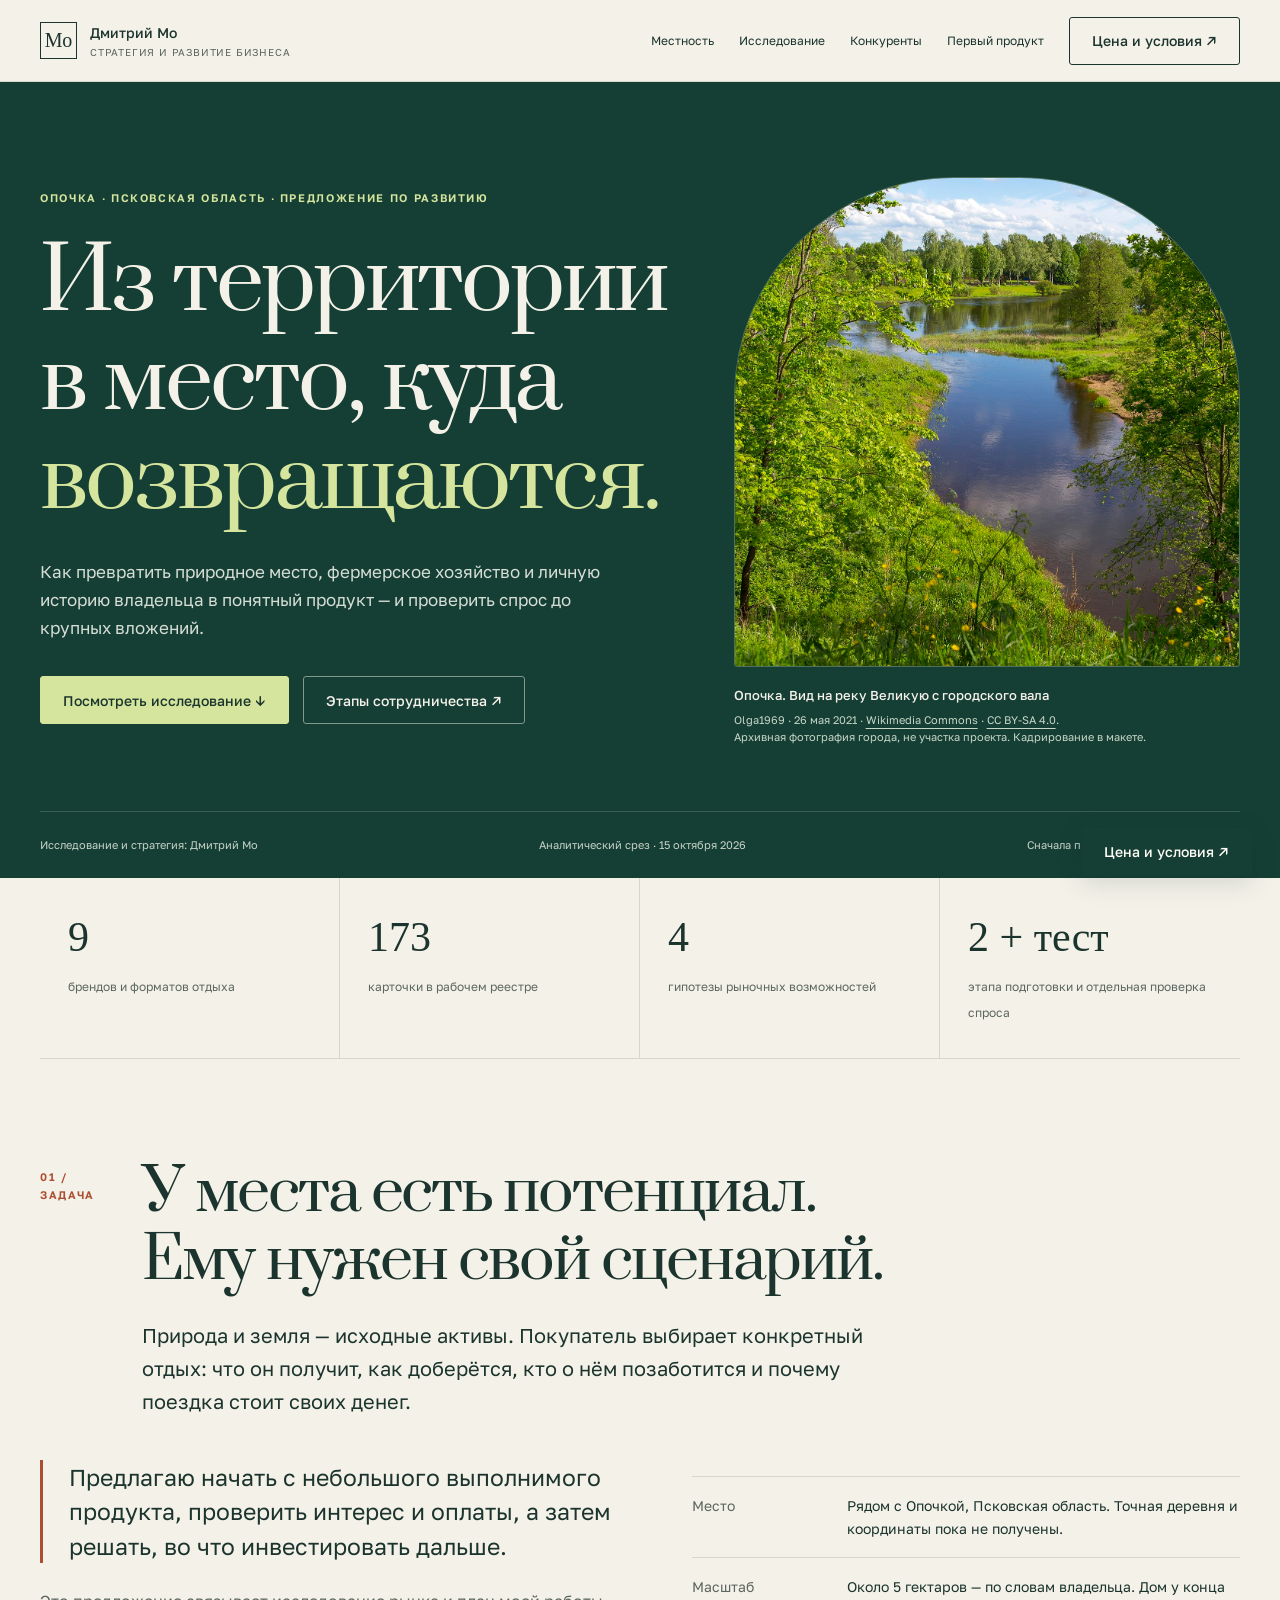
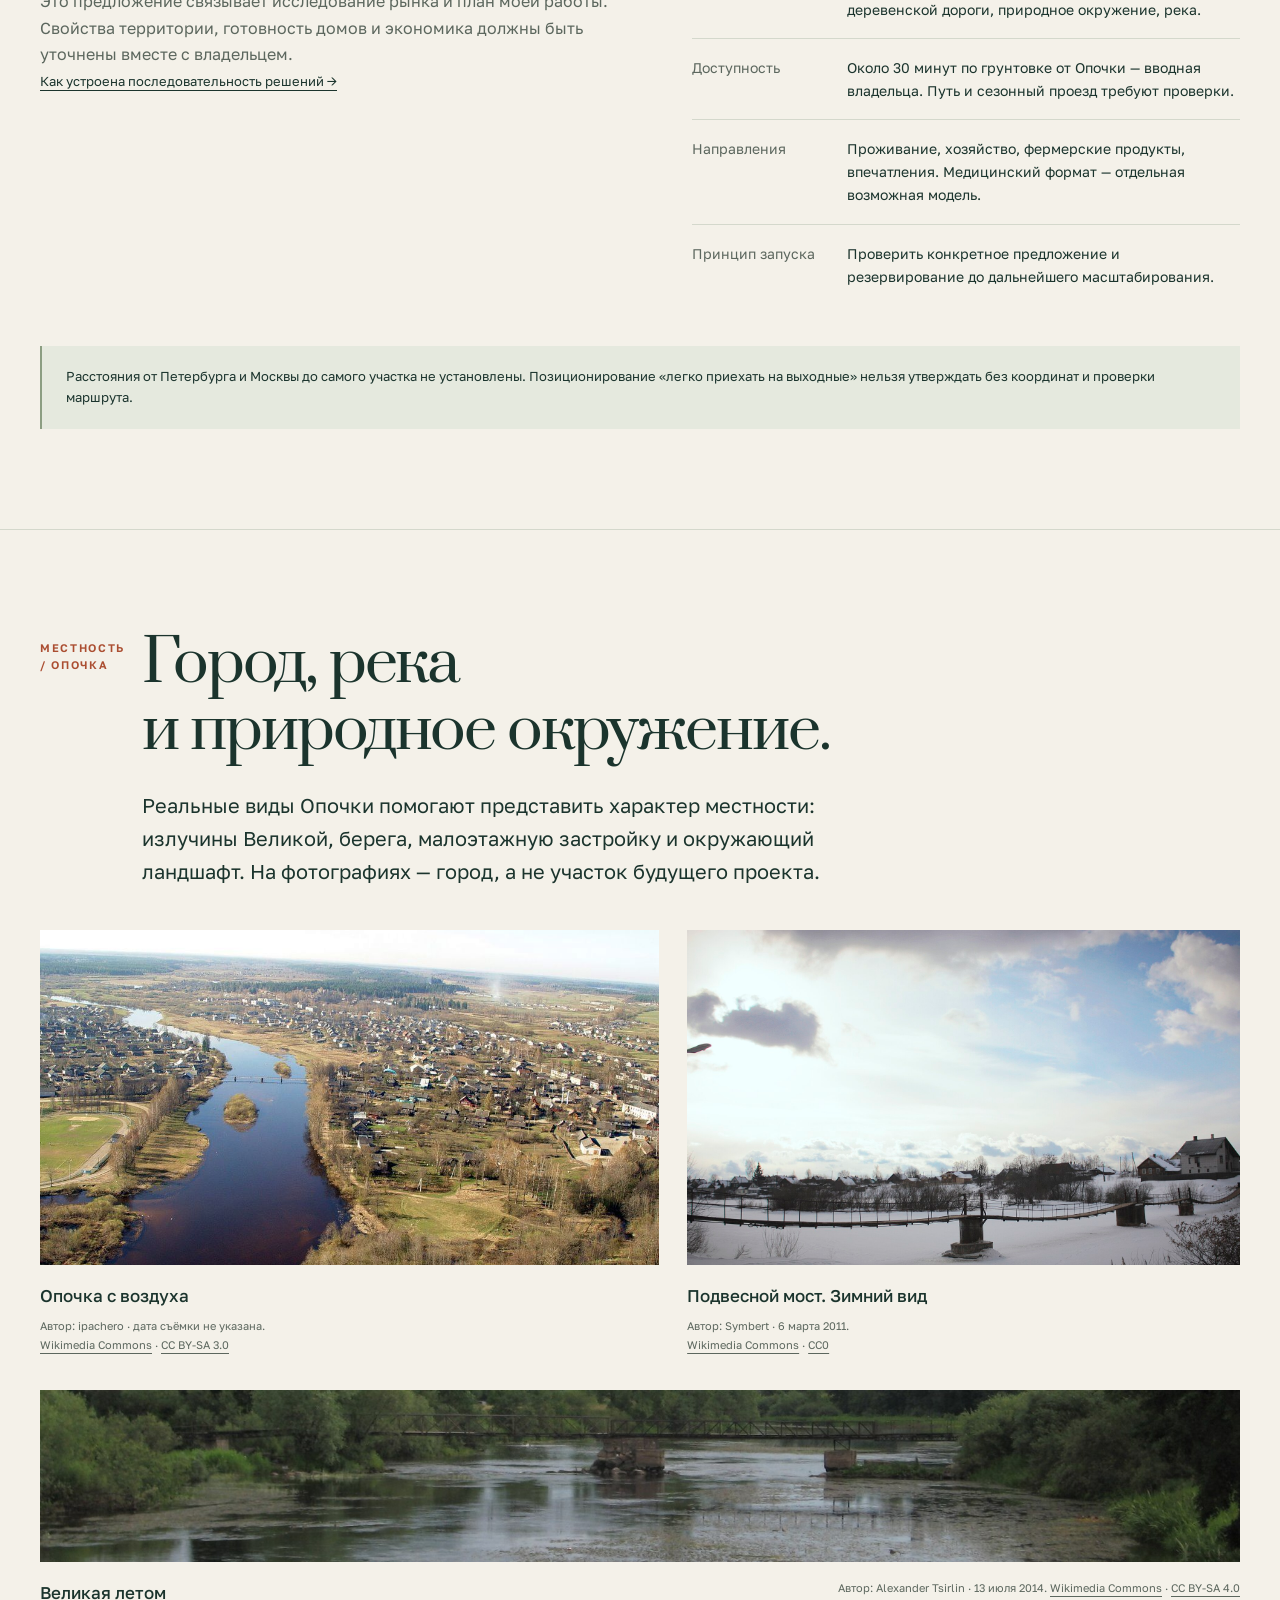
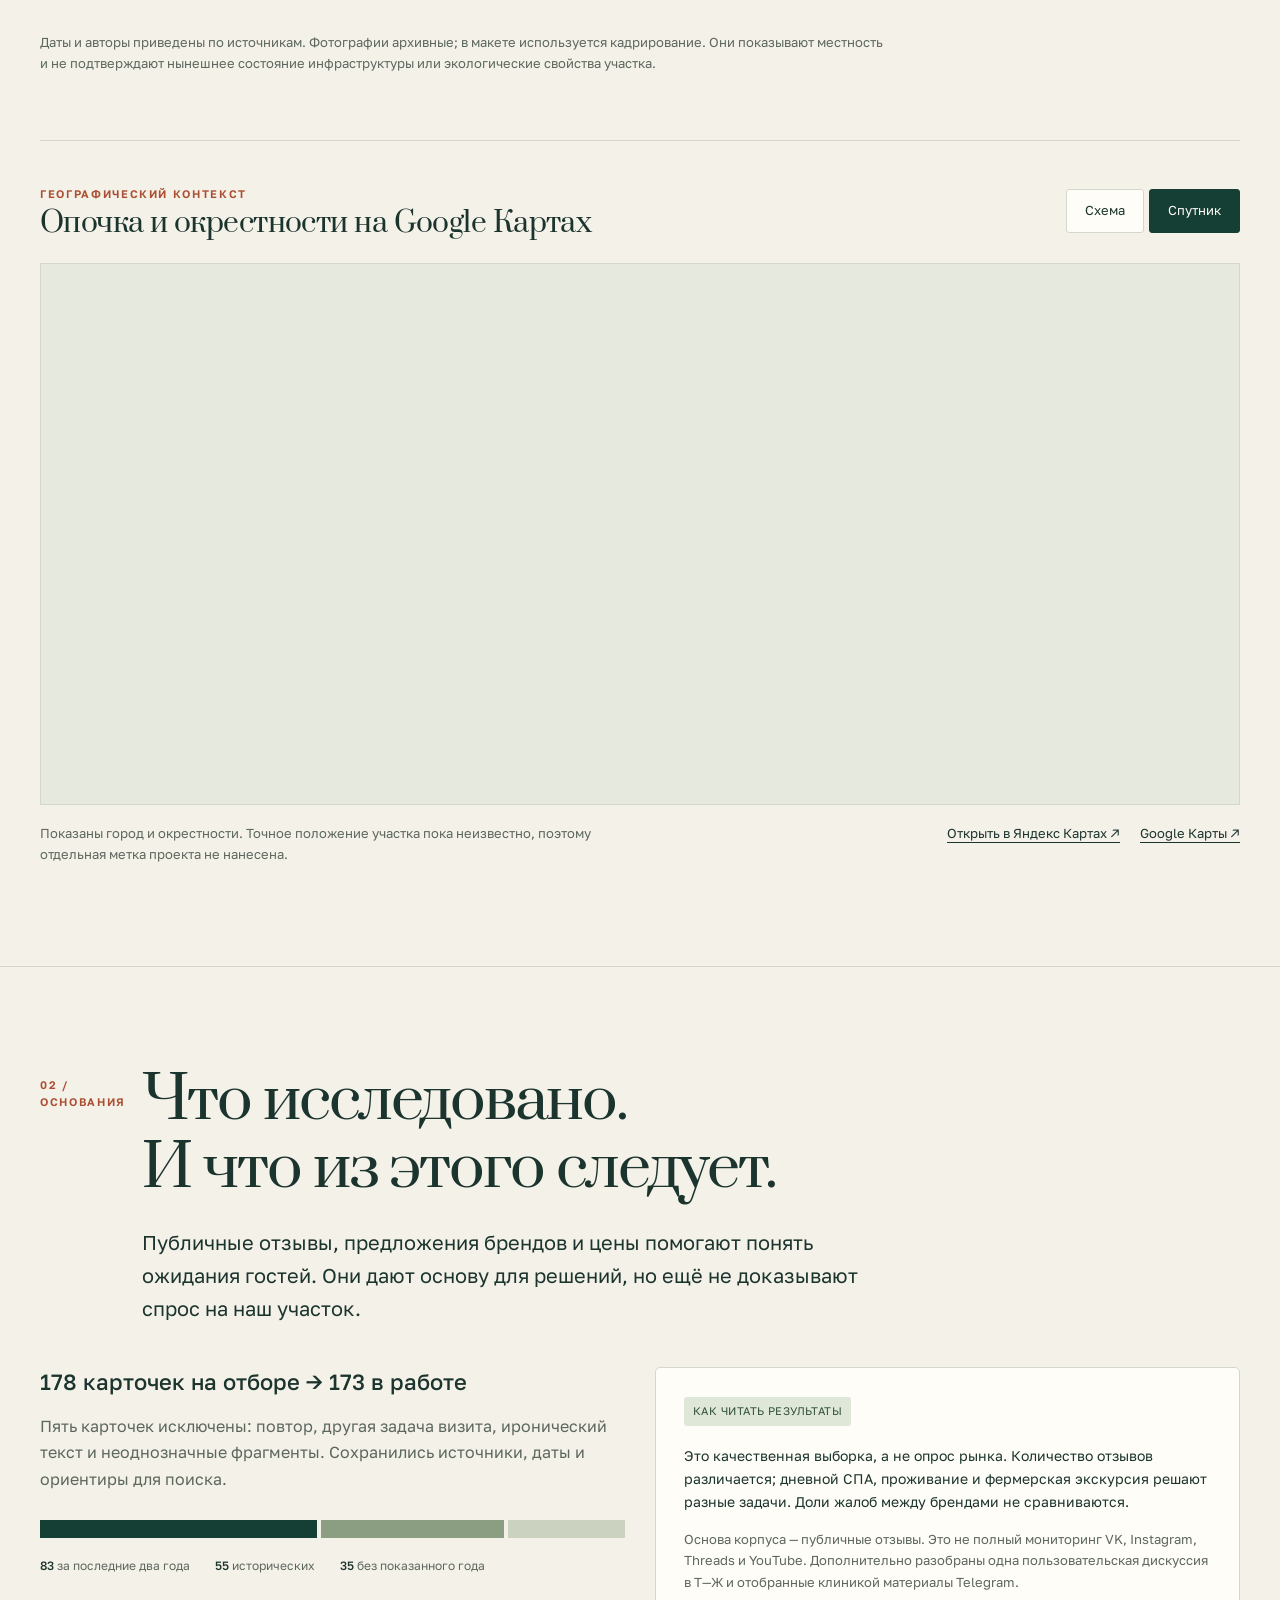
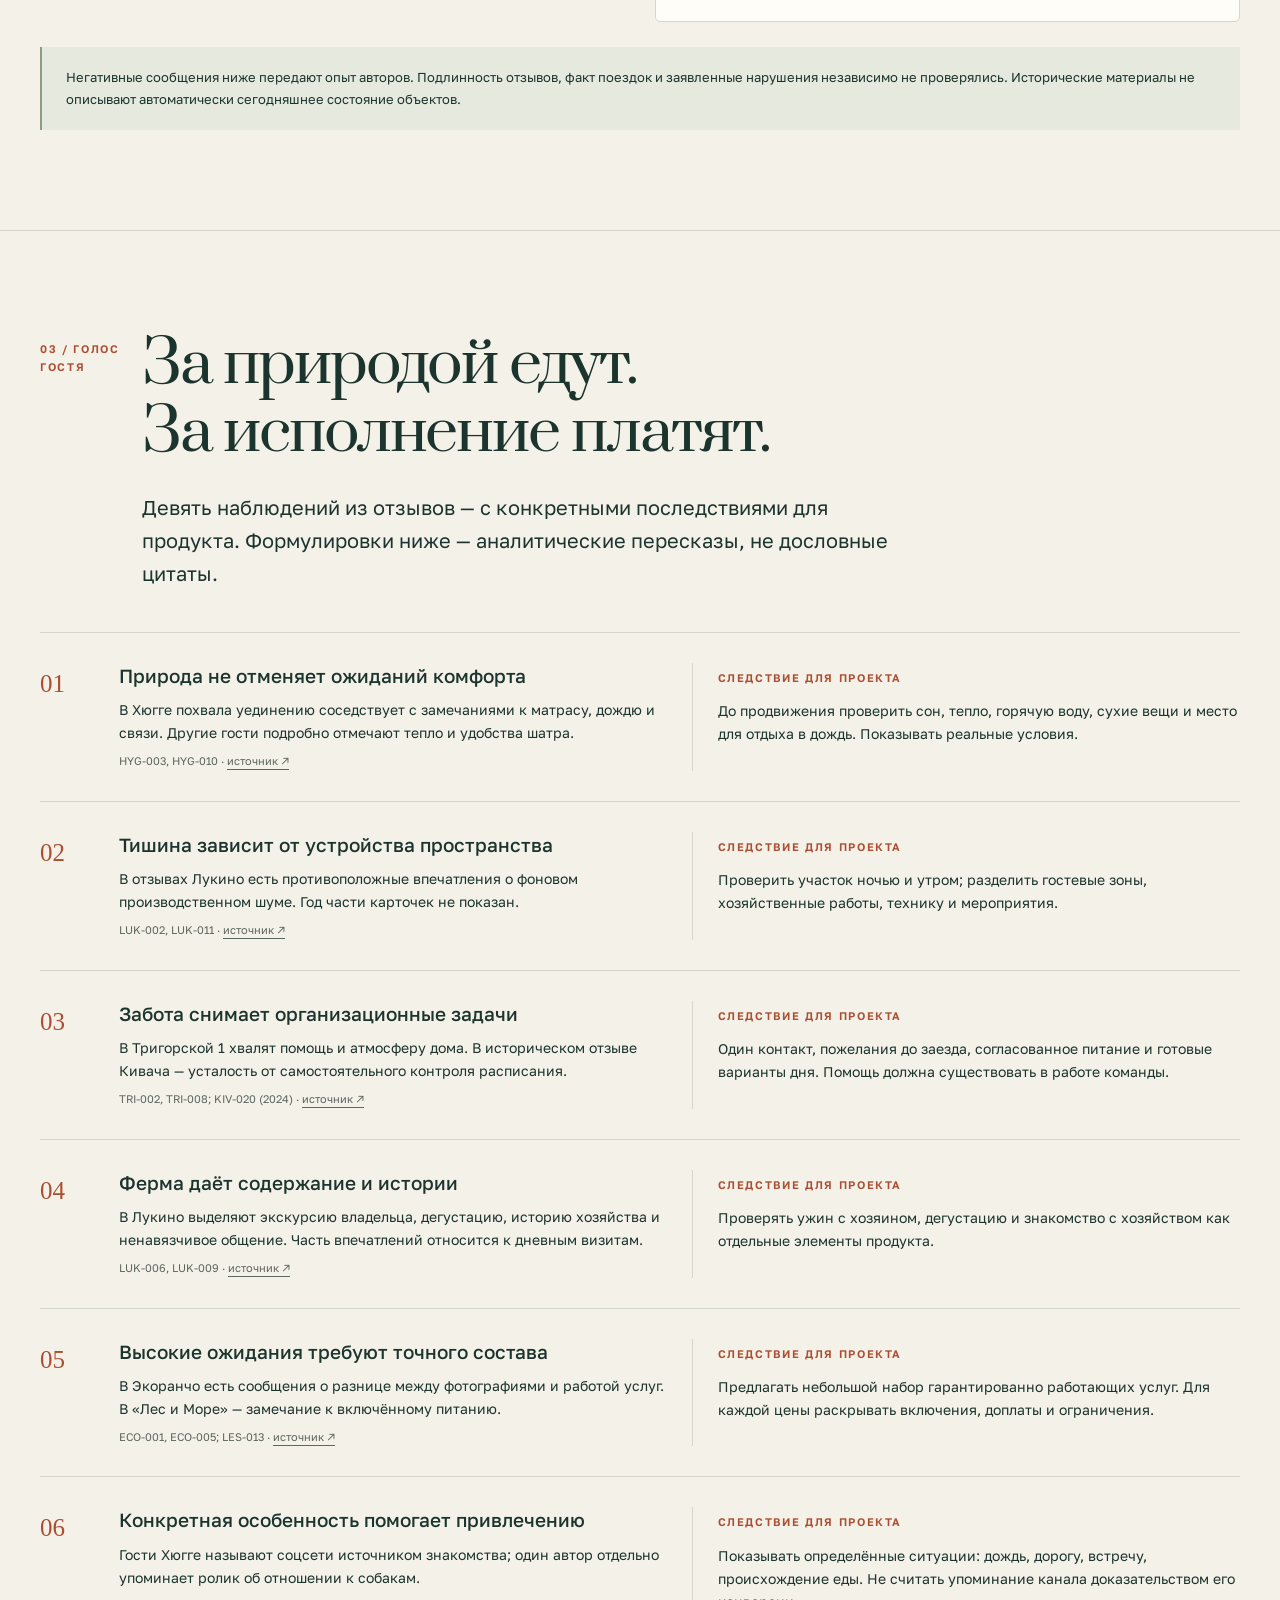
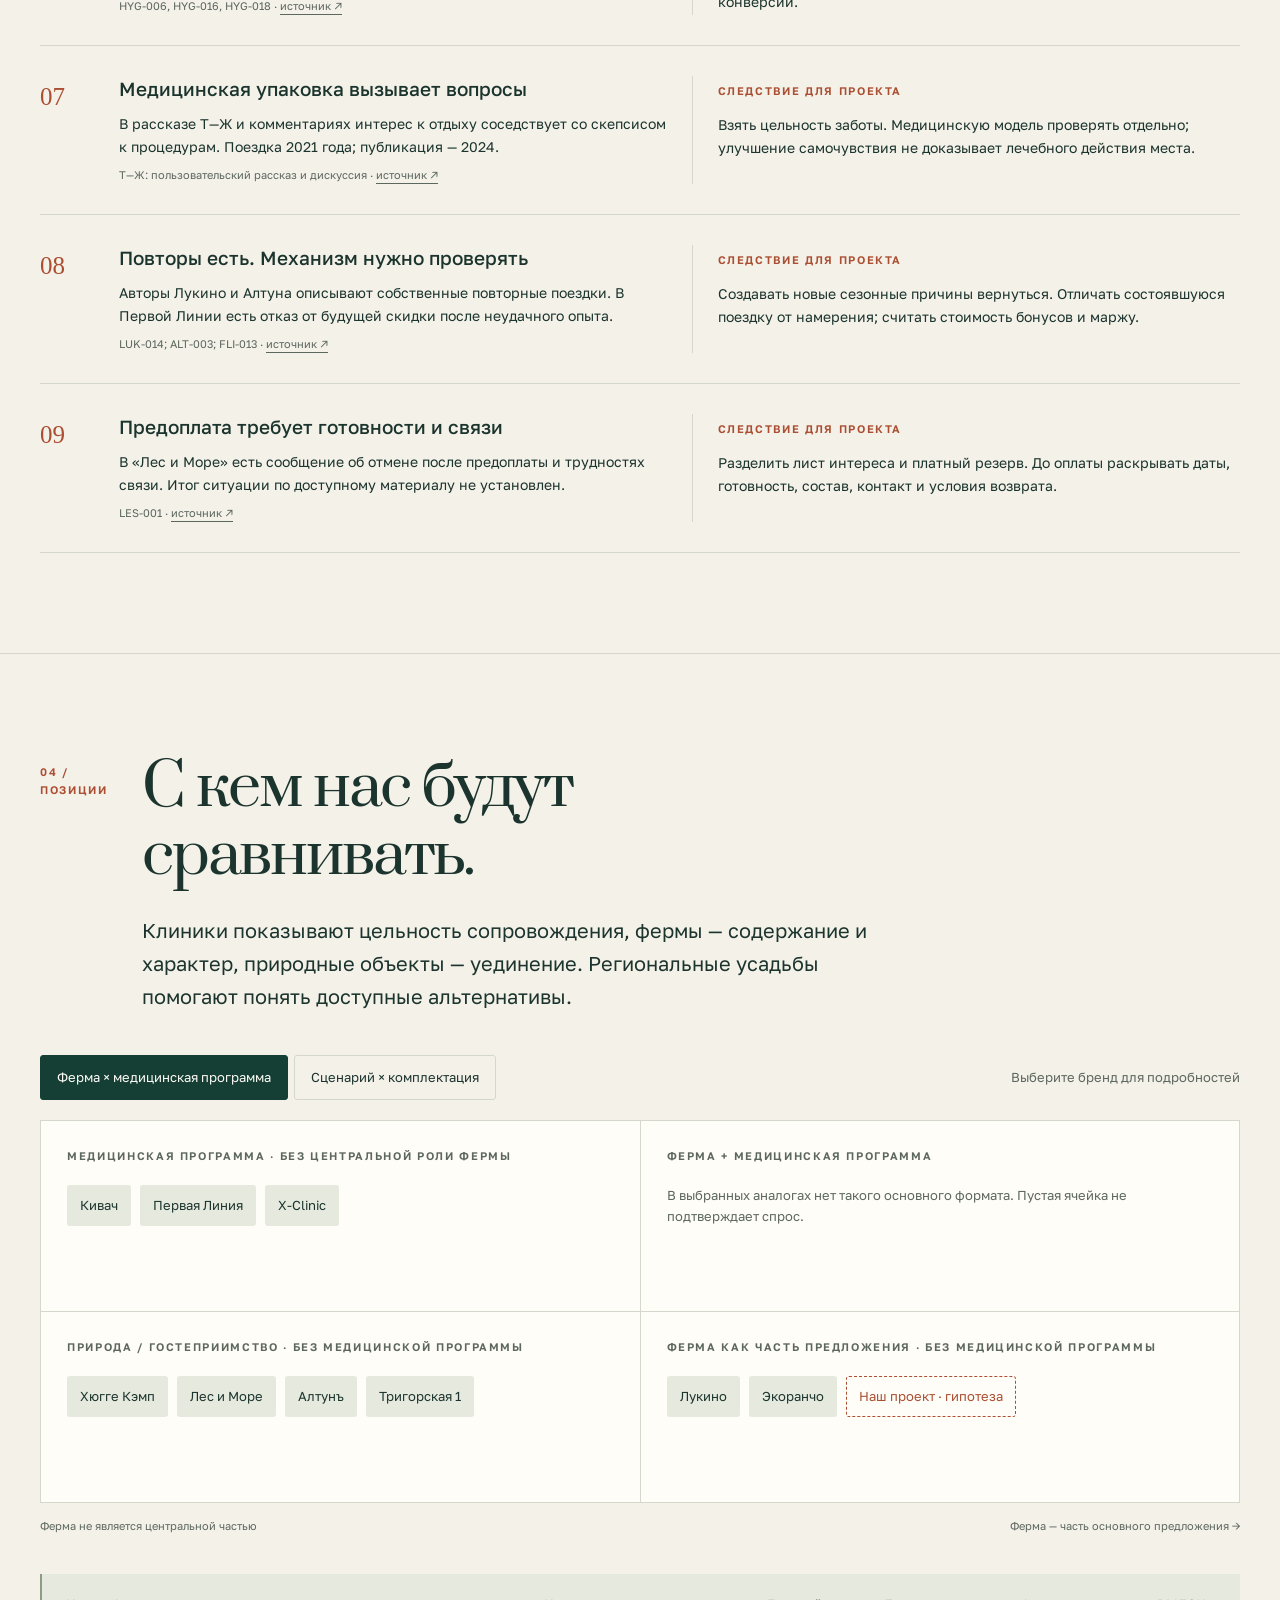
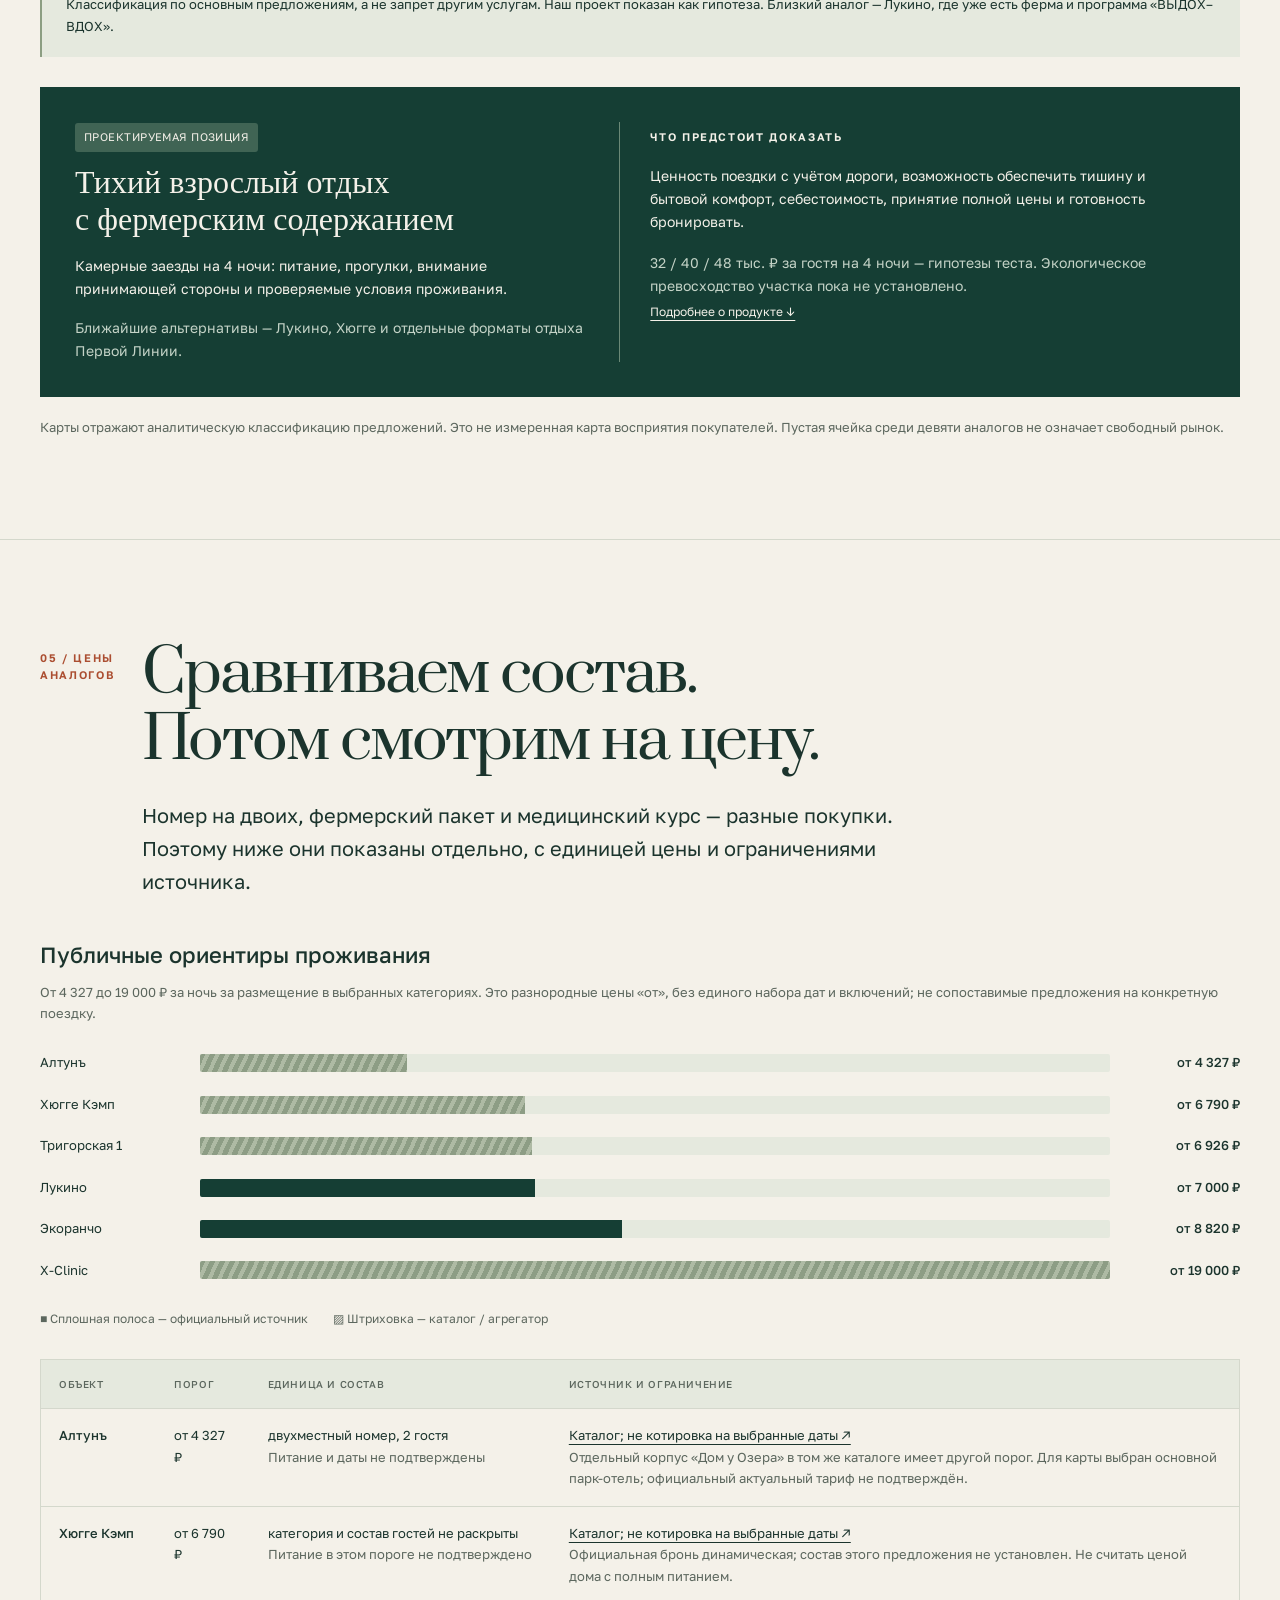
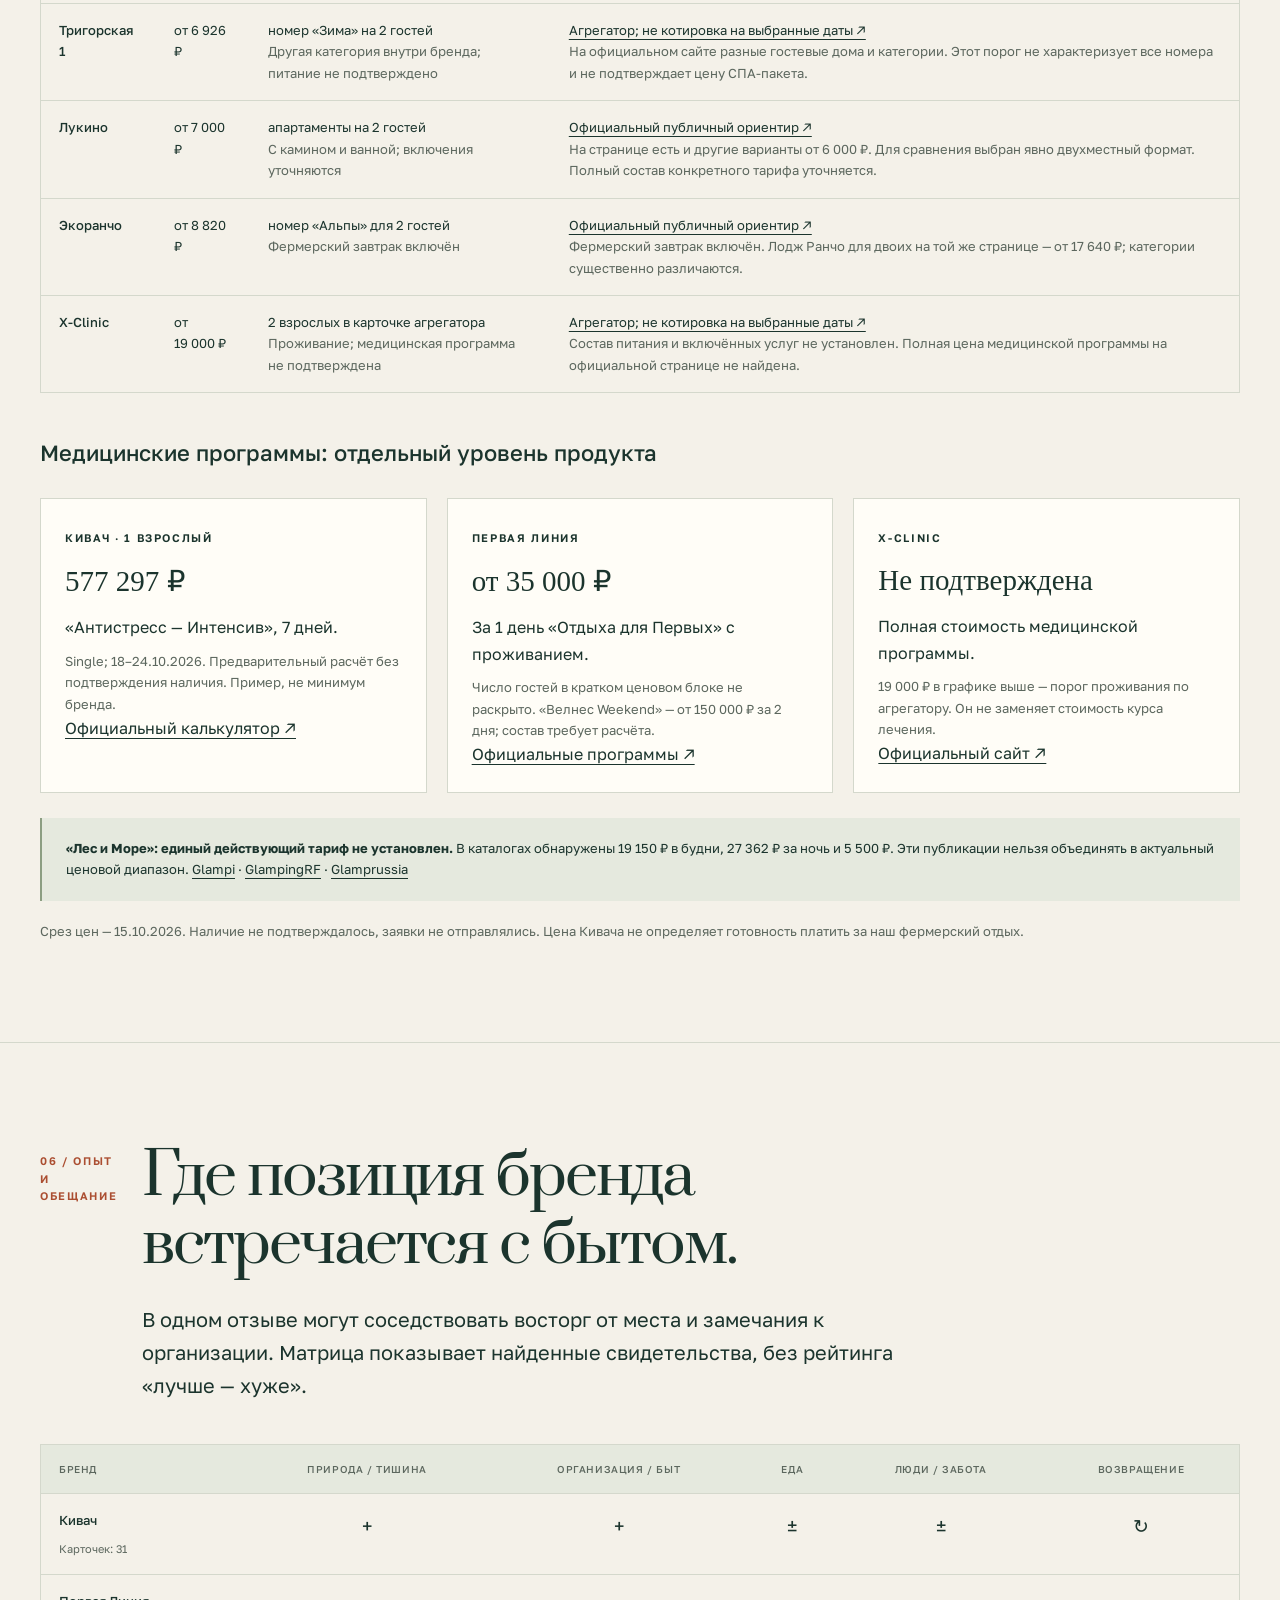
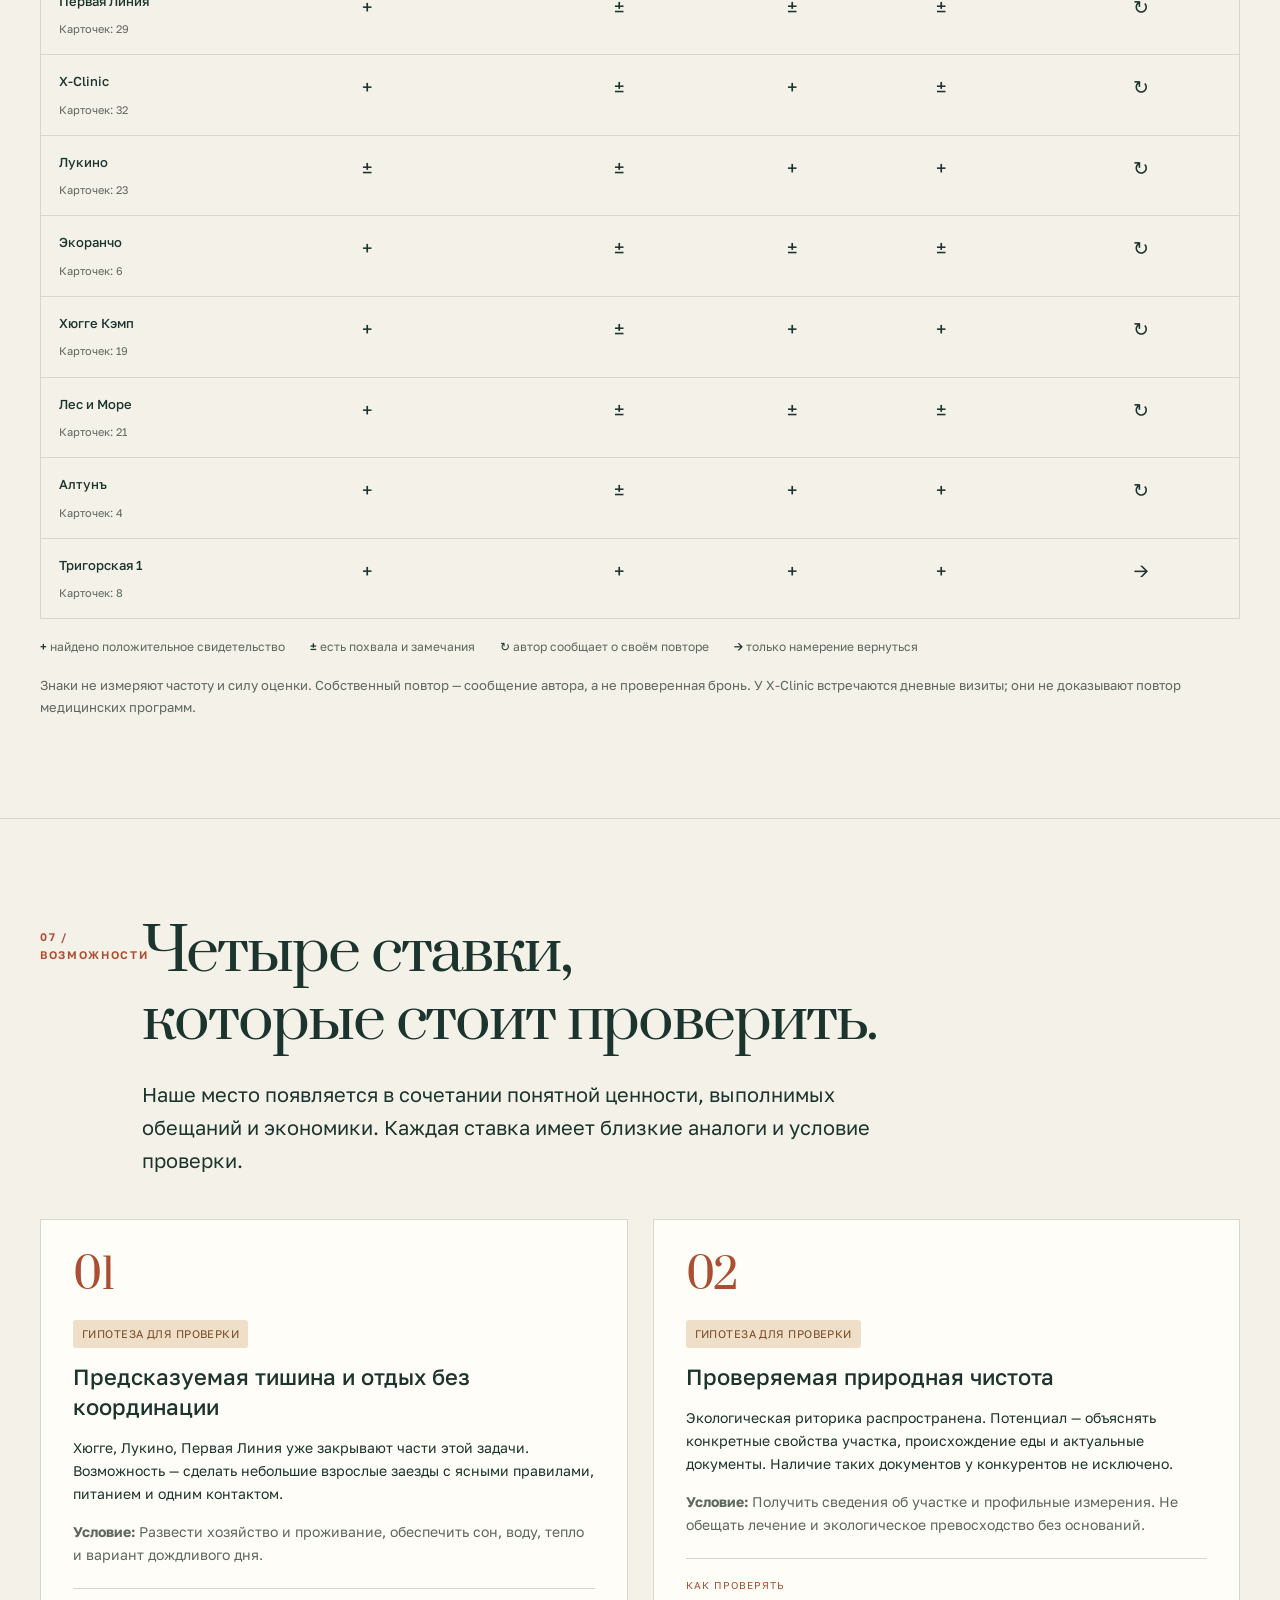
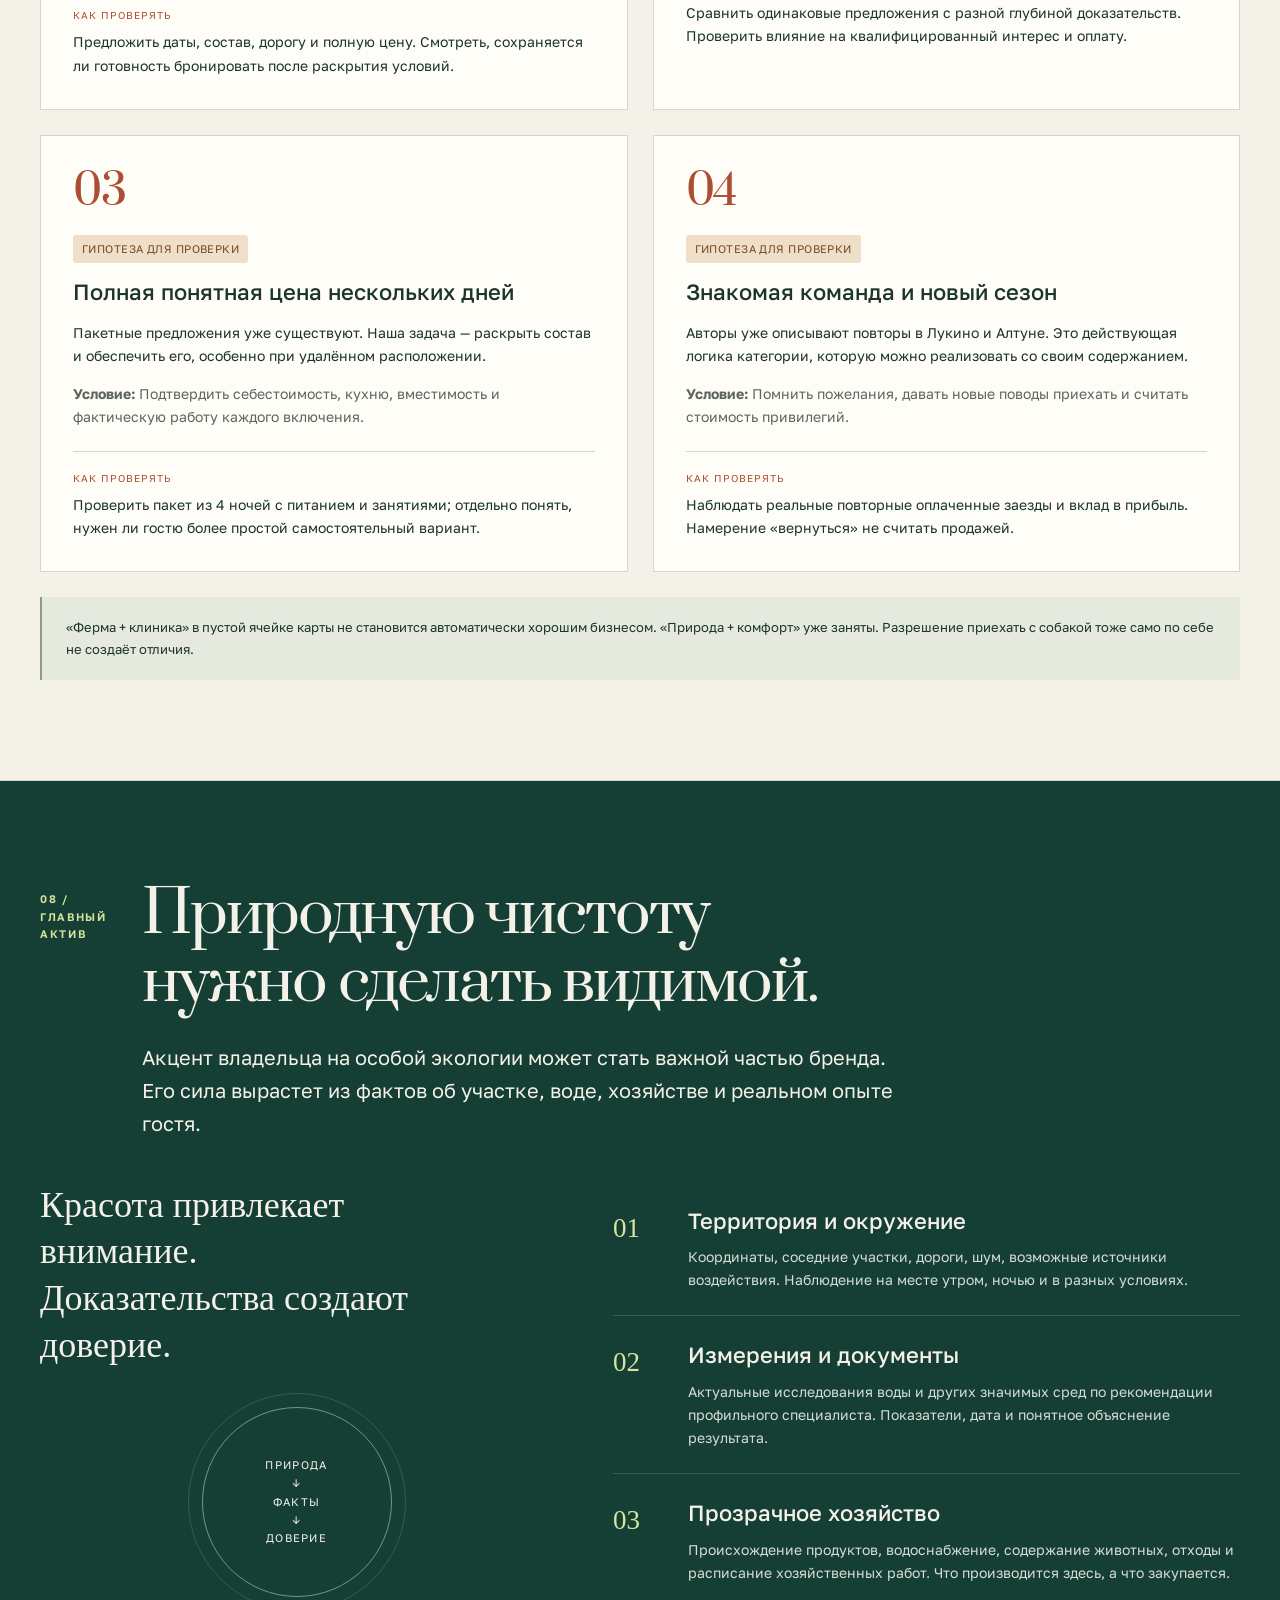
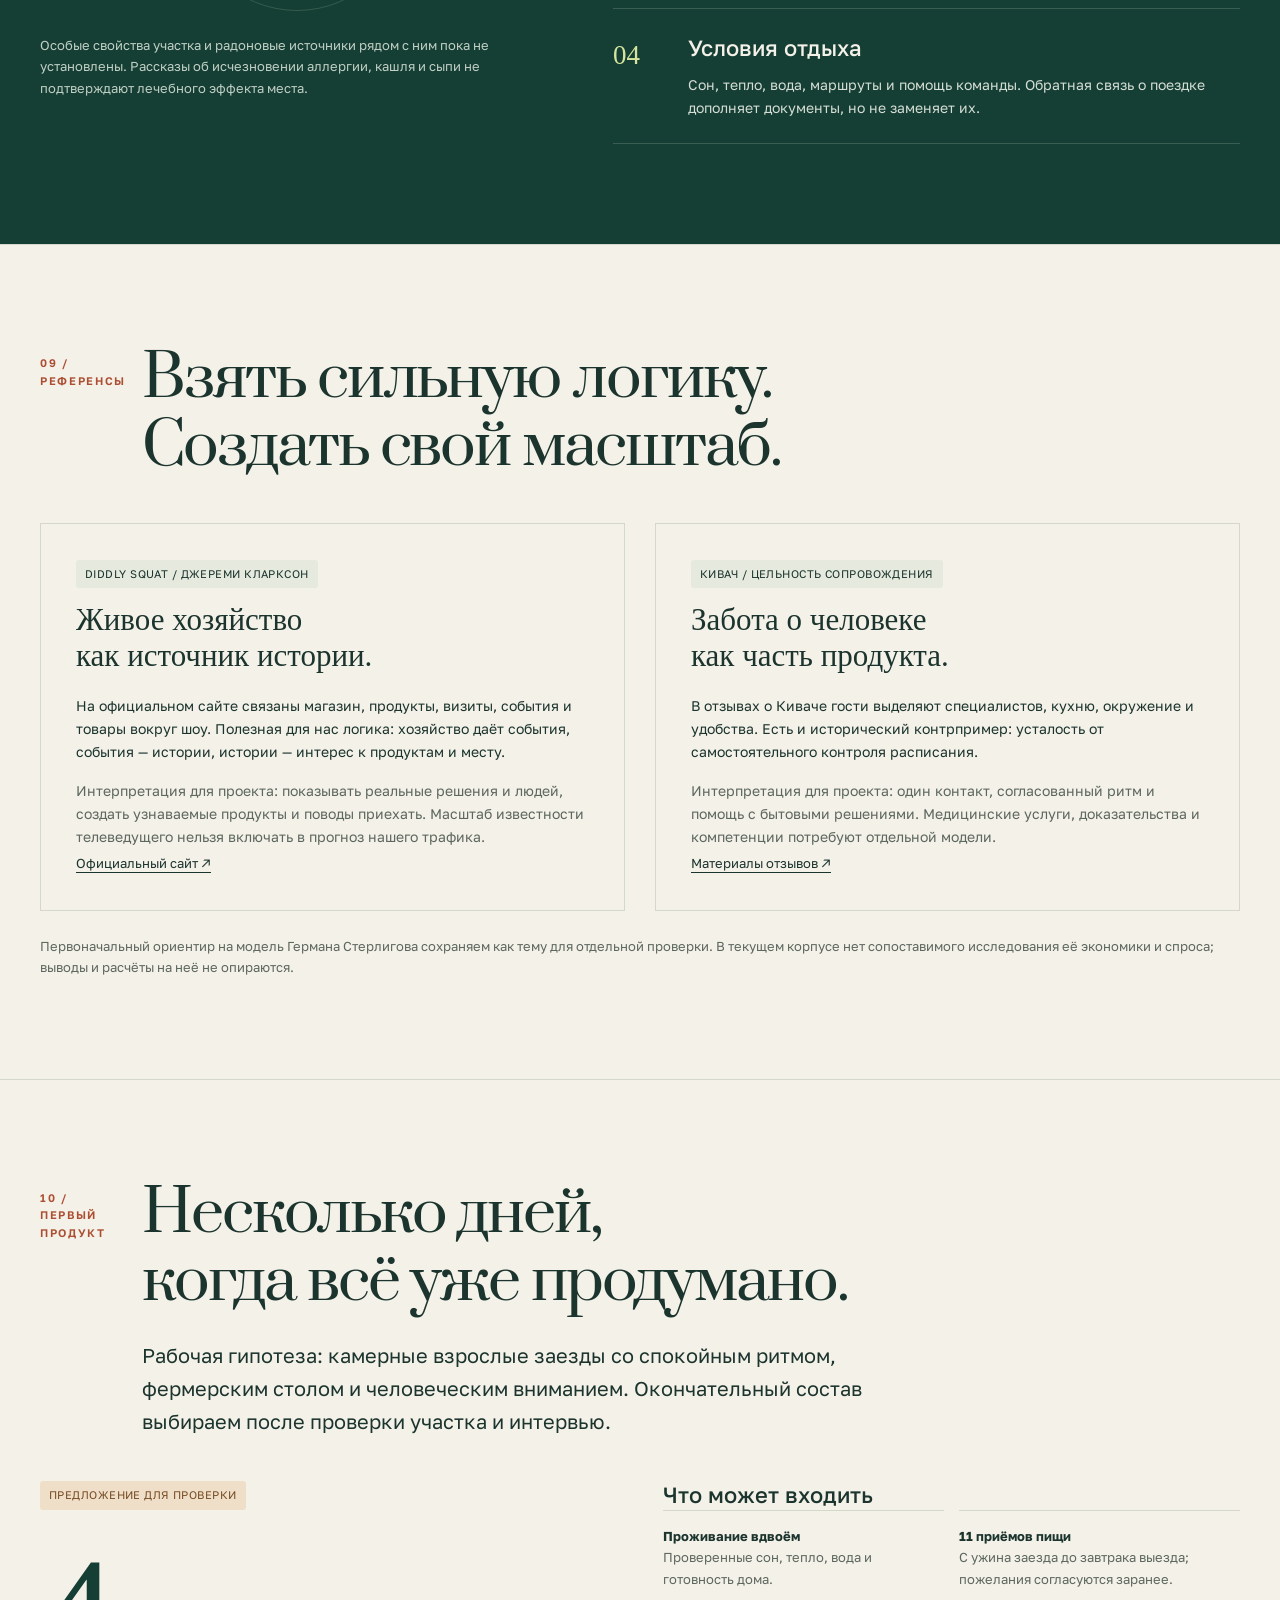
==== index.html @ baa84552 "Publish Opochka research and strategy website" ====
<!doctype html>
<html lang="ru">
<head><meta charset="utf-8"><meta name="viewport" content="width=device-width,initial-scale=1"><meta name="theme-color" content="#153e34"><meta name="description" content="Исследование загородного отдыха и стратегия запуска проекта рядом с Опочкой. Отзывы, конкуренты, продукт, этапы, стоимость и условия работы Дмитрия Мо."><title>Опочка — из территории в место, куда возвращаются · Дмитрий Мо</title><link rel="stylesheet" href="style.css"><link rel="stylesheet" href="territory.css"><link rel="icon" href="icon.svg" type="image/svg+xml"></head>
<body>
<a class="skip" href="#research">Перейти к исследованию</a>
<header class="topbar"><div class="wrap"><a class="brand" href="#top"><span class="monogram">Мо</span><span><strong>Дмитрий Мо</strong><small>Стратегия и развитие бизнеса</small></span></a><nav aria-label="Навигация"><a href="#territory">Местность</a><a href="#research">Исследование</a><a href="#competitors">Конкуренты</a><a href="#product">Первый продукт</a><a class="btn" href="#pricing">Цена и условия ↗</a></nav></div><div class="progress" aria-hidden="true"></div></header>
<main id="top">
<section class="hero"><div class="wrap"><div class="hero-inner"><div class="hero-copy reveal"><div class="eyebrow">Опочка · Псковская область · Предложение по развитию</div><h1>Из территории<br>в место, куда<br><em>возвращаются.</em></h1><p>Как превратить природное место, фермерское хозяйство и личную историю владельца в понятный продукт — и проверить спрос до крупных вложений.</p><div class="row"><a class="btn btn-light" href="#research">Посмотреть исследование ↓</a><a class="btn" href="#pricing">Этапы сотрудничества ↗</a></div></div><div class="atlas photo-atlas"><figure><img class="hero-place-photo" src="assets/opochka-velikaya.jpg" alt="Река Великая в Опочке: зелёные берега и вид с городского вала" width="1920" height="1280" fetchpriority="high"><figcaption><strong>Опочка. Вид на реку Великую с городского вала</strong>Olga1969 · 26 мая 2021 · <a href="https://commons.wikimedia.org/wiki/File:Опочка,_вид_на_р.Великая.jpg" target="_blank" rel="noopener">Wikimedia Commons</a> · <a href="https://creativecommons.org/licenses/by-sa/4.0/" target="_blank" rel="noopener">CC BY-SA 4.0</a>.<br>Архивная фотография города, не участка проекта. Кадрирование в макете.</figcaption></figure></div></div><div class="hero-foot"><span>Исследование и стратегия: Дмитрий Мо</span><span>Аналитический срез · 15 октября 2026</span><span>Сначала проверяем. Затем расширяем.</span></div></div></section>
<div class="wrap stat-band"><div class="stat"><strong>9</strong><span>брендов и форматов отдыха</span></div><div class="stat"><strong>173</strong><span>карточки в рабочем реестре</span></div><div class="stat"><strong>4</strong><span>гипотезы рыночных возможностей</span></div><div class="stat"><strong>2 + тест</strong><span>этапа подготовки и отдельная проверка спроса</span></div></div>

<section class="section" id="brief"><div class="wrap"><div class="section-head"><span class="eyebrow">01 / Задача</span><div><h2>У места есть потенциал.<br>Ему нужен свой сценарий.</h2><p class="lead">Природа и земля — исходные активы. Покупатель выбирает конкретный отдых: что он получит, как доберётся, кто о нём позаботится и почему поездка стоит своих денег.</p></div></div><div class="brief-grid"><div><p class="statement">Предлагаю начать с небольшого выполнимого продукта, проверить интерес и оплаты, а затем решать, во что инвестировать дальше.</p><p class="muted" style="margin-top:25px">Это предложение связывает исследование рынка и план моей работы. Свойства территории, готовность домов и экономика должны быть уточнены вместе с владельцем.</p><a class="link" href="#roadmap">Как устроена последовательность решений →</a></div><dl><div class="definition"><dt>Место</dt><dd>Рядом с Опочкой, Псковская область. Точная деревня и координаты пока не получены.</dd></div><div class="definition"><dt>Масштаб</dt><dd>Около 5 гектаров — по словам владельца. Дом у конца деревенской дороги, природное окружение, река.</dd></div><div class="definition"><dt>Доступность</dt><dd>Около 30 минут по грунтовке от Опочки — вводная владельца. Путь и сезонный проезд требуют проверки.</dd></div><div class="definition"><dt>Направления</dt><dd>Проживание, хозяйство, фермерские продукты, впечатления. Медицинский формат — отдельная возможная модель.</dd></div><div class="definition"><dt>Принцип запуска</dt><dd>Проверить конкретное предложение и резервирование до дальнейшего масштабирования.</dd></div></dl></div><div class="note">Расстояния от Петербурга и Москвы до самого участка не установлены. Позиционирование «легко приехать на выходные» нельзя утверждать без координат и проверки маршрута.</div></div></section>

<section class="section territory" id="territory"><div class="wrap">
<div class="section-head"><span class="eyebrow">Местность / Опочка</span><div><h2>Город, река<br>и природное окружение.</h2><p class="lead">Реальные виды Опочки помогают представить характер местности: излучины Великой, берега, малоэтажную застройку и окружающий ландшафт. На фотографиях — город, а не участок будущего проекта.</p></div></div>
<div class="territory-gallery">
<figure class="place-photo"><a href="assets/opochka-aerial.jpg" target="_blank" rel="noopener" aria-label="Открыть фотографию Опочки с воздуха"><img src="assets/opochka-aerial.jpg" alt="Опочка с воздуха: река Великая, городская застройка и окружающий ландшафт" width="1024" height="685" loading="lazy"></a><figcaption><strong>Опочка с воздуха</strong><span>Автор: ipachero · дата съёмки не указана.<br><a href="https://commons.wikimedia.org/wiki/File:Опочка_с_воздуха.jpg" target="_blank" rel="noopener">Wikimedia Commons</a> · <a href="https://creativecommons.org/licenses/by-sa/3.0/" target="_blank" rel="noopener">CC BY-SA 3.0</a></span></figcaption></figure>
<figure class="place-photo"><a href="assets/opochka-bridge.jpg" target="_blank" rel="noopener" aria-label="Открыть фотографию подвесного моста в Опочке"><img src="assets/opochka-bridge.jpg" alt="Подвесной мост в Опочке зимой, река и городские дома на берегу" width="1920" height="960" loading="lazy"></a><figcaption><strong>Подвесной мост. Зимний вид</strong><span>Автор: Symbert · 6 марта 2011.<br><a href="https://commons.wikimedia.org/wiki/File:Висячий_мост.JPG" target="_blank" rel="noopener">Wikimedia Commons</a> · <a href="https://creativecommons.org/publicdomain/zero/1.0/" target="_blank" rel="noopener">CC0</a></span></figcaption></figure>
<figure class="place-photo panorama-photo"><a href="assets/opochka-panorama.jpg" target="_blank" rel="noopener" aria-label="Открыть панорамную фотографию Великой в Опочке"><img src="assets/opochka-panorama.jpg" alt="Летний панорамный вид реки Великой и пешеходного моста в Опочке" width="1920" height="274" loading="lazy"></a><figcaption><strong>Великая летом</strong><span>Автор: Alexander Tsirlin · 13 июля 2014. <a href="https://commons.wikimedia.org/wiki/File:Opochka-banner.jpg" target="_blank" rel="noopener">Wikimedia Commons</a> · <a href="https://creativecommons.org/licenses/by-sa/4.0/" target="_blank" rel="noopener">CC BY-SA 4.0</a></span></figcaption></figure>
</div>
<p class="small photo-context">Даты и авторы приведены по источникам. Фотографии архивные; в макете используется кадрирование. Они показывают местность и не подтверждают нынешнее состояние инфраструктуры или экологические свойства участка.</p>
<div class="territory-map" id="territory-map-section">
<div class="map-toolbar"><div><span class="eyebrow">Географический контекст</span><h3>Опочка и окрестности на Google Картах</h3></div><div class="map-layers" role="group" aria-label="Вид карты"><button type="button" data-map-layer="map" aria-pressed="false">Схема</button><button type="button" data-map-layer="sat" aria-pressed="true">Спутник</button></div></div>
<div class="real-map-frame"><iframe id="territory-map" title="Спутниковый вид Опочки и окрестностей — Google Карты" src="https://maps.google.com/maps?q=%D0%9E%D0%BF%D0%BE%D1%87%D0%BA%D0%B0%2C%20%D0%9F%D1%81%D0%BA%D0%BE%D0%B2%D1%81%D0%BA%D0%B0%D1%8F%20%D0%BE%D0%B1%D0%BB%D0%B0%D1%81%D1%82%D1%8C&amp;z=11&amp;t=k&amp;output=embed&amp;hl=ru" width="1200" height="540" loading="lazy" allowfullscreen referrerpolicy="no-referrer-when-downgrade"></iframe></div>
<div class="map-footer"><p class="small">Показаны город и окрестности. Точное положение участка пока неизвестно, поэтому отдельная метка проекта не нанесена.</p><div class="row"><a class="link" href="https://yandex.ru/maps/20633/opochka/?ll=28.658927%2C56.713993&amp;z=11" target="_blank" rel="noopener">Открыть в Яндекс Картах ↗</a><a class="link" href="https://www.google.com/maps/search/?api=1&amp;query=Опочка%2C+Псковская+область" target="_blank" rel="noopener">Google Карты ↗</a></div></div>
</div></div></section>


<section class="section" id="research"><div class="wrap"><div class="section-head"><span class="eyebrow">02 / Основания</span><div><h2>Что исследовано.<br>И что из этого следует.</h2><p class="lead">Публичные отзывы, предложения брендов и цены помогают понять ожидания гостей. Они дают основу для решений, но ещё не доказывают спрос на наш участок.</p></div></div><div class="grid2"><div><h3>178 карточек на отборе → 173 в работе</h3><p class="muted" style="margin-top:16px">Пять карточек исключены: повтор, другая задача визита, иронический текст и неоднозначные фрагменты. Сохранились источники, даты и ориентиры для поиска.</p><div class="count-strip" role="img" aria-label="83 отзыва с датой за два года, 55 исторических, 35 без показанного года"><i style="flex:83"></i><i style="flex:55"></i><i style="flex:35"></i></div><div class="legend"><span><b>83</b> за последние два года</span><span><b>55</b> исторических</span><span><b>35</b> без показанного года</span></div></div><div class="box"><span class="tag fact">Как читать результаты</span><p style="margin-top:18px;font-size:14px">Это качественная выборка, а не опрос рынка. Количество отзывов различается; дневной СПА, проживание и фермерская экскурсия решают разные задачи. Доли жалоб между брендами не сравниваются.</p><p class="small">Основа корпуса — публичные отзывы. Это не полный мониторинг VK, Instagram, Threads и YouTube. Дополнительно разобраны одна пользовательская дискуссия в Т—Ж и отобранные клиникой материалы Telegram.</p></div></div><div class="note">Негативные сообщения ниже передают опыт авторов. Подлинность отзывов, факт поездок и заявленные нарушения независимо не проверялись. Исторические материалы не описывают автоматически сегодняшнее состояние объектов.</div></div></section>

<section class="section" id="insights"><div class="wrap"><div class="section-head"><span class="eyebrow">03 / Голос гостя</span><div><h2>За природой едут.<br>За исполнение платят.</h2><p class="lead">Девять наблюдений из отзывов — с конкретными последствиями для продукта. Формулировки ниже — аналитические пересказы, не дословные цитаты.</p></div></div><div class="findings" id="findings"></div></div></section>

<section class="section" id="competitors"><div class="wrap"><div class="section-head"><span class="eyebrow">04 / Позиции</span><div><h2>С кем нас будут<br>сравнивать.</h2><p class="lead">Клиники показывают цельность сопровождения, фермы — содержание и характер, природные объекты — уединение. Региональные усадьбы помогают понять доступные альтернативы.</p></div></div><div class="map-toolbar"><div class="tabs" role="tablist" aria-label="Позиционные карты"><button type="button" role="tab" id="tab-format" aria-selected="true" aria-controls="map-area" data-map="format">Ферма × медицинская программа</button><button type="button" role="tab" id="tab-package" aria-selected="false" aria-controls="map-area" data-map="package">Сценарий × комплектация</button></div><span class="small">Выберите бренд для подробностей</span></div><div id="map-area" role="tabpanel" aria-labelledby="tab-format"></div><div class="note" id="map-note"></div><div class="brand-panel" id="brand-panel" aria-live="polite"></div><p class="small" style="margin-top:20px">Карты отражают аналитическую классификацию предложений. Это не измеренная карта восприятия покупателей. Пустая ячейка среди девяти аналогов не означает свободный рынок.</p></div></section>

<section class="section" id="prices"><div class="wrap"><div class="section-head"><span class="eyebrow">05 / Цены аналогов</span><div><h2>Сравниваем состав.<br>Потом смотрим на цену.</h2><p class="lead">Номер на двоих, фермерский пакет и медицинский курс — разные покупки. Поэтому ниже они показаны отдельно, с единицей цены и ограничениями источника.</p></div></div><h3>Публичные ориентиры проживания</h3><p class="small" style="margin-top:12px">От 4 327 до 19 000 ₽ за ночь за размещение в выбранных категориях. Это разнородные цены «от», без единого набора дат и включений; не сопоставимые предложения на конкретную поездку.</p><div class="price-bars" id="price-bars"></div><div class="legend"><span>■ Сплошная полоса — официальный источник</span><span>▨ Штриховка — каталог / агрегатор</span></div><div class="table-wrap" style="margin-top:30px"><table><thead><tr><th>Объект</th><th>Порог</th><th>Единица и состав</th><th>Источник и ограничение</th></tr></thead><tbody id="room-table"></tbody></table></div><h3 style="margin-top:45px">Медицинские программы: отдельный уровень продукта</h3><div class="medical" id="medical-prices"></div><div class="note"><strong>«Лес и Море»: единый действующий тариф не установлен.</strong> В каталогах обнаружены 19 150 ₽ в будни, 27 362 ₽ за ночь и 5 500 ₽. Эти публикации нельзя объединять в актуальный ценовой диапазон. <a href="https://www.glampi.ru/catalog/glempings/les_i_more_spirovskiy_ostrov/" target="_blank" rel="noopener">Glampi</a> · <a href="https://glampingrf.ru/glampings/les-i-more-1759/" target="_blank" rel="noopener">GlampingRF</a> · <a href="https://glamprussia.ru/glamping/glemping-les-i-more/" target="_blank" rel="noopener">Glamprussia</a></div><p class="small" style="margin-top:20px">Срез цен — 15.10.2026. Наличие не подтверждалось, заявки не отправлялись. Цена Кивача не определяет готовность платить за наш фермерский отдых.</p></div></section>

<section class="section" id="review-map"><div class="wrap"><div class="section-head"><span class="eyebrow">06 / Опыт и обещание</span><div><h2>Где позиция бренда<br>встречается с бытом.</h2><p class="lead">В одном отзыве могут соседствовать восторг от места и замечания к организации. Матрица показывает найденные свидетельства, без рейтинга «лучше — хуже».</p></div></div><div class="table-wrap"><table class="heatmap"><thead><tr><th>Бренд</th><th>Природа / тишина</th><th>Организация / быт</th><th>Еда</th><th>Люди / забота</th><th>Возвращение</th></tr></thead><tbody id="heatmap-body"></tbody></table></div><div class="legend" style="margin-top:18px"><span><b>+</b> найдено положительное свидетельство</span><span><b>±</b> есть похвала и замечания</span><span><b>↻</b> автор сообщает о своём повторе</span><span><b>→</b> только намерение вернуться</span></div><p class="small" style="margin-top:18px">Знаки не измеряют частоту и силу оценки. Собственный повтор — сообщение автора, а не проверенная бронь. У X-Clinic встречаются дневные визиты; они не доказывают повтор медицинских программ.</p></div></section>

<section class="section" id="gaps"><div class="wrap"><div class="section-head"><span class="eyebrow">07 / Возможности</span><div><h2>Четыре ставки,<br>которые стоит проверить.</h2><p class="lead">Наше место появляется в сочетании понятной ценности, выполнимых обещаний и экономики. Каждая ставка имеет близкие аналоги и условие проверки.</p></div></div><div class="gap-grid" id="gaps-grid"></div><div class="note">«Ферма + клиника» в пустой ячейке карты не становится автоматически хорошим бизнесом. «Природа + комфорт» уже заняты. Разрешение приехать с собакой тоже само по себе не создаёт отличия.</div></div></section>

<section class="section dark" id="ecology"><div class="wrap"><div class="section-head"><span class="eyebrow">08 / Главный актив</span><div><h2>Природную чистоту<br>нужно сделать видимой.</h2><p class="lead">Акцент владельца на особой экологии может стать важной частью бренда. Его сила вырастет из фактов об участке, воде, хозяйстве и реальном опыте гостя.</p></div></div><div class="ecology-layout"><div><p class="eco-statement">Красота привлекает внимание.<br>Доказательства создают доверие.</p><div class="outline-circle"><span>Природа<br>↓<br>Факты<br>↓<br>Доверие</span></div><p class="small">Особые свойства участка и радоновые источники рядом с ним пока не установлены. Рассказы об исчезновении аллергии, кашля и сыпи не подтверждают лечебного эффекта места.</p></div><div class="ecology-list"><div class="ecology-item"><div><h3>Территория и окружение</h3><p>Координаты, соседние участки, дороги, шум, возможные источники воздействия. Наблюдение на месте утром, ночью и в разных условиях.</p></div></div><div class="ecology-item"><div><h3>Измерения и документы</h3><p>Актуальные исследования воды и других значимых сред по рекомендации профильного специалиста. Показатели, дата и понятное объяснение результата.</p></div></div><div class="ecology-item"><div><h3>Прозрачное хозяйство</h3><p>Происхождение продуктов, водоснабжение, содержание животных, отходы и расписание хозяйственных работ. Что производится здесь, а что закупается.</p></div></div><div class="ecology-item"><div><h3>Условия отдыха</h3><p>Сон, тепло, вода, маршруты и помощь команды. Обратная связь о поездке дополняет документы, но не заменяет их.</p></div></div></div></div></div></section>

<section class="section" id="references"><div class="wrap"><div class="section-head"><span class="eyebrow">09 / Референсы</span><div><h2>Взять сильную логику.<br>Создать свой масштаб.</h2></div></div><div class="reference-grid"><div><span class="tag">Diddly Squat / Джереми Кларксон</span><h3>Живое хозяйство<br>как источник истории.</h3><p>На официальном сайте связаны магазин, продукты, визиты, события и товары вокруг шоу. Полезная для нас логика: хозяйство даёт события, события — истории, истории — интерес к продуктам и месту.</p><p class="small">Интерпретация для проекта: показывать реальные решения и людей, создать узнаваемые продукты и поводы приехать. Масштаб известности телеведущего нельзя включать в прогноз нашего трафика.</p><a class="link" href="https://diddlysquatfarmshop.com/" target="_blank" rel="noopener">Официальный сайт ↗</a></div><div><span class="tag">Кивач / цельность сопровождения</span><h3>Забота о человеке<br>как часть продукта.</h3><p>В отзывах о Киваче гости выделяют специалистов, кухню, окружение и удобства. Есть и исторический контрпример: усталость от самостоятельного контроля расписания.</p><p class="small">Интерпретация для проекта: один контакт, согласованный ритм и помощь с бытовыми решениями. Медицинские услуги, доказательства и компетенции потребуют отдельной модели.</p><a class="link" href="https://yandex.com/maps/org/kivach/243085162466/reviews/" target="_blank" rel="noopener">Материалы отзывов ↗</a></div></div><p class="small" style="margin-top:25px">Первоначальный ориентир на модель Германа Стерлигова сохраняем как тему для отдельной проверки. В текущем корпусе нет сопоставимого исследования её экономики и спроса; выводы и расчёты на неё не опираются.</p></div></section>

<section class="section" id="product"><div class="wrap"><div class="section-head"><span class="eyebrow">10 / Первый продукт</span><div><h2>Несколько дней,<br>когда всё уже продумано.</h2><p class="lead">Рабочая гипотеза: камерные взрослые заезды со спокойным ритмом, фермерским столом и человеческим вниманием. Окончательный состав выбираем после проверки участка и интервью.</p></div></div><div class="product"><div><span class="tag hyp">Предложение для проверки</span><div class="product-number" style="margin-top:30px">4<small>ночи · первый проектируемый формат</small></div><p>Человеку не нужно собирать отдых по частям. Он заранее понимает дорогу, условия, еду и возможные занятия — и может выбирать спокойный ритм без плотного расписания.</p><p class="small">Семейные заезды и дневной поток рассматриваются отдельно, чтобы не разрушать обещание тишины для взрослых.</p></div><div><h3>Что может входить</h3><div class="inclusions"><div><strong>Проживание вдвоём</strong><p class="small">Проверенные сон, тепло, вода и готовность дома.</p></div><div><strong>11 приёмов пищи</strong><p class="small">С ужина заезда до завтрака выезда; пожелания согласуются заранее.</p></div><div><strong>Две прогулки</strong><p class="small">Маршруты с сопровождением, доступные по сезону и погоде.</p></div><div><strong>Одно знакомство с хозяйством</strong><p class="small">Дегустация или участие в доступном процессе.</p></div><div><strong>Контакт принимающей стороны</strong><p class="small">Помощь с вопросами до поездки и на месте.</p></div><div><strong>Вариант дождливого дня</strong><p class="small">Тёплое пространство и необязательное занятие.</p></div></div><p class="small" style="margin-top:22px">Наличие этих возможностей пока не подтверждено. Баня и дорога в базовый состав не включены до расчёта их стоимости. Встреча с хозяином может быть частью ужина.</p></div></div><div class="rule"></div><h3>Три гипотезы цены на одинаковый состав</h3><div class="guest-price"><div><span class="small">За гостя / 4 ночи</span><strong>32 000 ₽</strong><span class="small">64 000 ₽ за двоих</span></div><div><span class="small">За гостя / 4 ночи</span><strong>40 000 ₽</strong><span class="small">80 000 ₽ за двоих</span></div><div><span class="small">За гостя / 4 ночи</span><strong>48 000 ₽</strong><span class="small">96 000 ₽ за двоих</span></div></div><p class="small" style="margin-top:20px">Это экспериментальные уровни, а не доказанная готовность рынка платить и не тариф готового объекта. Сначала проверяем себестоимость и нижнюю допустимую цену. Интервью о цене не заменяют оплату.</p></div></section>

<section class="section" id="returns"><div class="wrap"><div class="section-head"><span class="eyebrow">11 / Возвращения</span><div><h2>Три посещения.<br>Три разных повода.</h2><p class="lead">Для загородного места важны сезон, знакомая команда и качество прошлого опыта. Бонус помогает следующей покупке, когда сам отдых уже оправдал ожидания.</p></div></div><div class="season-cards"><div class="season"><div class="serif">01</div><h3>Знакомство с местом</h3><p>Убедиться, что формат подходит. Спокойный приём, внимание к пожеланиям и небольшой персональный комплимент.</p><div class="rule"></div><p class="small">Измеряем: исполнение обещаний, причины недовольства, интерес к другому сезону.</p></div><div class="season"><div class="serif">02</div><h3>Новый сезон</h3><p>Вернуться за другим опытом: сезонной кухней, маршрутом или работой хозяйства. Возможная привилегия — включённая дегустация.</p><div class="rule"></div><p class="small">Измеряем: оплаченную повторную поездку, стоимость бонуса и маржу.</p></div><div class="season"><div class="serif">03</div><h3>Своё знакомое место</h3><p>Приехать в привычную атмосферу, возможно — со своим кругом. Приоритет выбора дат или подходящий персональный сценарий.</p><div class="rule"></div><p class="small">Измеряем: следующие поездки, оплаченные рекомендации и вклад в прибыль.</p></div></div><div class="note">Здесь три посещения — первый приезд и два возвращения. Для трёх именно возвращений добавляется четвёртый визит. Растущие скидки допустимы после расчёта маржи, ограничений по датам и стоимости привилегий. «Третий визит создаёт привычку» этим исследованием не доказано.</div></div></section>

<section class="section" id="demand"><div class="wrap"><div class="section-head"><span class="eyebrow">12 / Проверка спроса</span><div><h2>От красивой идеи —<br>к конкретному решению гостя.</h2><p class="lead">Сравнить два мотива: «спокойный отдых с заботой» и «фермерская еда и жизнь хозяйства». В обоих случаях заранее раскрыть цену, дорогу, даты и условия.</p></div></div><div class="funnel"><div><b>01</b>Обращение</div><div><b>02</b>Подошли дорога, даты и формат</div><div><b>03</b>Принята цена и комплектация</div><div><b>04</b>Оформлен платный резерв</div><div><b>05</b>Резерв сохранён → поездка состоялась</div></div><div class="grid2" style="margin-top:35px"><div class="box"><h3>Что считать</h3><p class="small">Стоимость квалифицированного обращения и оплаты, конверсию, возвраты и отмены, маржинальный доход первой покупки. Знакомые владельца учитываются отдельно от новой аудитории.</p></div><div class="box"><h3>На основании чего расширяться</h3><p class="small">Одновременно подтверждены покупки, возможность исполнить обещанное и приемлемая экономика. Если наблюдений мало, вывод остаётся ограниченным; будущее возвращение гостей не финансирует базовый сценарий.</p></div></div><div class="note">Лист интереса и платная бронь — разные события. Принимать деньги можно за определённый выполнимый продукт с раскрытым статусом готовности, датами, условиями оплаты и возврата.</div></div></section>

<section class="section" id="roadmap"><div class="wrap"><div class="section-head"><span class="eyebrow">13 / Совместная работа</span><div><h2>Каждый этап заканчивается<br>решением владельца.</h2><p class="lead">Моя роль — связать рынок, возможности территории и действия команды. Каждый следующий шаг можно заказать отдельно, когда предыдущий дал достаточные основания.</p></div></div><div class="timeline"><div class="step"><div class="serif">01</div><h3>Выбрать направление</h3><p>Уточнить участок и возможности, разобрать покупателей и альтернативы, выбрать первый продукт. Итог: запускать, изменить формат или сначала закрыть ограничения.</p></div><div class="step"><div class="serif">02</div><h3>Разработать запуск</h3><p>Зафиксировать продукт, экономику, предложение, страницу, предпродажи и повторы. Итог: комплект материалов, по которому команда может готовить инструменты.</p></div><div class="step"><div class="serif">03</div><h3>Проверить и скорректировать</h3><p>После подготовки инструментов проверить конкретную гипотезу. Итог: разбор обращений, доступных первых броней и решение о дальнейшем развитии.</p></div></div><div class="scope" id="scope"></div></div></section>

<section class="section pricing" id="pricing"><div class="wrap"><div class="section-head"><span class="eyebrow">14 / Цена и условия</span><div><h2>Понятный объём.<br>Поэтапные вложения.</h2><p class="lead">Стоимость первых двух этапов — 260 000 ₽. Начать можно с исследования за 90 000 ₽. Состав и цена сопровождения проверки спроса обсуждаются ближе к запуску.</p></div></div><div class="price-cards"><article class="price-card"><span class="stage-no">Этап 01 · 2–3 недели</span><h3>Исследование<br>и выбор направления</h3><div class="fee">90 000 ₽</div><p class="small">Основания для первого решения.</p><ul><li>Разбор вводных и ограничений участка.</li><li>Использование уже собранного исследования и уточнение аналогов.</li><li>До 8 интервью в двух сегментах.</li><li>Дополнительный разбор доступных обсуждений.</li><li>План подтверждения экологических аргументов.</li><li>Выбор первого продукта и условий запуска.</li></ul><div class="price-bottom">Оплата: 45 000 ₽ при старте<br>и 45 000 ₽ при сдаче.</div></article><article class="price-card featured"><span class="stage-no">Этап 02 · 3–4 недели</span><h3>Разработка<br>маркетингового запуска</h3><div class="fee">170 000 ₽</div><p class="small">Система решений для команды.</p><ul><li>Позиционирование и сообщения.</li><li>Один основной продукт и до двух вариантов.</li><li>Рабочая экономика и сценарии загрузки.</li><li>Предпродажи и материалы для диалогов.</li><li>Структура и текст одной страницы.</li><li>Три посещения, план теста и работ на 90 дней.</li></ul><div class="price-bottom">Оплата: 85 000 ₽ при старте<br>и 85 000 ₽ при сдаче.</div></article><article class="price-card"><span class="stage-no">Этап 03 · перед запуском</span><h3>Проверка спроса<br>и первые брони</h3><div class="fee negotiated">По отдельному<br>согласованию</div><p class="small">Стоимость сейчас не фиксируется.</p><ul><li>Зависит от глубины проработки гипотезы.</li><li>Опирается на результаты первых двух этапов.</li><li>Учитывает каналы, команду и готовность инструментов.</li><li>Состав, срок, цена и оплата обсуждаются с заказчиком ближе к запуску.</li><li>Предварительная рамка — тест, разборы и аналитика доступных броней.</li></ul><div class="price-bottom">Отдельное решение и смета<br>до начала сопровождения.</div></article></div><div class="budget"><div><label><input type="checkbox" id="coordination"><span>Добавить управление подготовкой инструментов<br><span class="small">+60 000 ₽ · до 3 недель · координация до 3 подрядчиков, контроль подготовки и тест пути обращения. Работа исполнителей оплачивается отдельно.</span></span></label></div><div class="budget-total" aria-live="polite"><span class="eyebrow" id="budget-label">Первые два этапа</span><strong id="budget-total">260 000 ₽</strong><span class="small">Без этапа 3 и внешних расходов</span></div></div><div class="terms-grid"><div><h3>Что входит в 170 000 ₽</h3><p>Разработка согласованного комплекта для одного направления: стратегия, спецификация продукта, таблица экономики, текст страницы, материалы предпродаж, схема повторов и план проверки. До четырёх рабочих встреч, итоговая защита и две консолидированные итерации правок.</p></div><div><h3>Что оплачивается отдельно</h3><p>Реклама, специалист по рекламе, дизайн и сборка страницы, фото и видео, CRM и сервисы, платный рекрутинг, выезд и логистика, лаборатория, юридические, медицинские и инженерные заключения. По каждому расходу заранее согласуются исполнитель и лимит.</p></div><div><h3>Что нужно от владельца</h3><p>Координаты и материалы об участке, реальная готовность домов, затраты и бюджет, ответственный за согласования и обработку обращений. План предполагает обратную связь в течение двух рабочих дней; задержки вводных сдвигают календарь.</p></div><div><h3>Как принимается результат</h3><p>По согласованному составу материалов и требованиям этапа. Новая аудитория, дополнительное направление, ещё одна страница или пересмотр принятой концепции из-за новых вводных получают отдельную оценку.</p></div><div><h3>Как используются текущие материалы</h3><p>Собранные отзывы, цены и карты становятся исходной базой. Та же кабинетная работа повторно не продаётся как новое исследование. Первый этап закрывает оставшиеся вопросы, интервью и выбор направления.</p></div><div><h3>Границы ответственности</h3><p>Я отвечаю за согласованную аналитическую и стратегическую работу. Владелец — за вводные, готовность продукта, бюджет, команду и исполнение услуг. Профильные специалисты проверяют участок, документы и допустимость специальных обещаний.</p></div></div><div class="note">260 000 ₽ — стоимость первых двух этапов, а не полный бюджет запуска. С опциональной координацией — 320 000 ₽, также без этапа 3 и внешних расходов. Налоговые условия фиксируются в договоре с учётом статуса исполнителя. Продажи и окупаемость не гарантируются.</div><div class="scope"><details><summary>Как соотнести бюджет с масштабом объекта</summary><div class="detail-body"><p>До заказа всех работ сопоставляем гонорар с вместимостью, оборотным капиталом и возможным маржинальным доходом. Для малого числа домов поэтапность особенно важна.</p><p>Иллюстрация, не прогноз: при 20 000 ₽ маржинального дохода после переменных расходов и привлечения на дополнительную бронь для покрытия 260 000 ₽ нужно 13 таких броней. Сопровождение теста, производство и постоянные расходы увеличат требуемый объём. Срок зависит от вместимости и календаря.</p></div></details><details><summary>Открытые ориентиры стоимости похожих услуг</summary><div class="detail-body"><p>У <a href="https://glamperus.com/uslugi" target="_blank" rel="noopener">GlampeRus</a> отдельно опубликованы конкурентный анализ от 80 000 ₽, маркетинговое исследование от 250 000 ₽ и концепция туристического объекта от 180 000 ₽. У <a href="https://xn----7sbbddfodrjymsfk0cidafb.xn--p1ai/services/strategy" target="_blank" rel="noopener">«Бизнес-Класс»</a> маркетинговая стратегия начинается от 150 000 ₽.</p><p>Это стартовые цены двух поставщиков с разным объёмом работы, не средняя цена рынка. Моя смета определяется составом выше и использованием уже собранной базы.</p></div></details></div></div></section>

<section class="section" id="sources"><div class="wrap"><div class="section-head"><span class="eyebrow">15 / Материалы</span><div><h2>Вся аналитика.<br>С возможностью проверить.</h2><p class="lead">Ниже — реестр карточек, исходные отчёты и подробное описание работы. У каждого бренда есть ссылки на источники; спорные и неподтверждённые данные обозначены отдельно.</p></div></div><div class="row"><a class="btn" href="materials/reviews.csv" download>Скачать реестр CSV ↓</a><button class="btn no-print" type="button" id="print">Печатная версия / PDF ↗</button><a class="btn" href="materials/services.md" download>Этапы и условия ↓</a></div><div class="registry-tools"><input type="search" id="review-search" aria-label="Поиск по реестру" placeholder="Найти бренд, автора или номер карточки"><select id="review-brand" aria-label="Выбрать бренд"><option value="">Все 9 брендов</option></select></div><p class="registry-count" id="registry-count" aria-live="polite"></p><div class="table-wrap"><table><thead><tr><th>Карточка / бренд</th><th>Дата и контекст</th><th>Ориентир в источнике</th><th>Перейти</th></tr></thead><tbody id="registry-body"></tbody></table></div><div class="registry-pager"><button class="btn" type="button" id="prev">← Назад</button><span id="page-count"></span><button class="btn" type="button" id="next">Далее →</button></div><p class="small" style="margin-top:20px">Показаны 173 сохранённые карточки. Полный CSV содержит также пять исключённых карточек и причины исключения. Реестр помогает найти оригинал; он не подтверждает уникальность автора и факт поездки.</p><div class="appendices" id="appendices"><!-- DOCUMENTS --><details><summary>Полный отчёт: гости, мотивы и выводы</summary><div class="document"><p><a class="link" href="materials/guest-research.md" download>Скачать отчёт в текстовом формате ↓</a></p><h1>Что говорят гости о природном и оздоровительном отдыхе</h1><p>Аналитический срез для проекта рядом с Опочкой. Дата: 15 октября 2026 года.</p><h2>Вывод для проекта</h2><p><strong>Рабочая гипотеза позиционирования: уединённое место на природе, где гостю помогают отдохнуть от повседневной нагрузки — через комфортное проживание, еду, прогулки и человеческое внимание.</strong> Ферма может давать этому отдыху содержание и узнаваемость. Особые природные условия могут усиливать предложение после проверки участка.</p><p>Из собранных материалов не следует, что покупателю достаточно пообещать «суперэкологию», чтобы он согласился на высокую цену, сложную дорогу и предварительную оплату. Также они не подтверждают лечебных свойств будущего объекта.</p><p>Это исследование потребительских ожиданий. Оно помогает выбрать продукт и способы его проверки; спрос на конкретный участок ещё не измерен.</p><h2>Что исследовано и насколько этому можно доверять</h2><p>Проведён скрининг <strong>178 карточек отзывов по девяти объектам</strong>. Пять карточек исключены: близкий повтор, посещения с другой задачей, иронический текст и неоднозначно соединённые фрагменты. В рабочем массиве осталось <strong>173 карточки</strong>:</p><ul><li>83 — с явно указанной датой публикации в интервале 15.10.2024–15.10.2026;</li><li>55 — исторический контекст; сюда также отнесён новый отзыв о поездке в 2020 году;</li><li>35 — год публикации в доступном фрагменте не указан.</li></ul><p>Это число карточек, а не проверенных уникальных клиентов или подтверждённых поездок. Одна карточка может содержать несколько мотивов. Исторические отзывы использованы для контекста и контрпримеров, а не как описание сегодняшнего состояния объектов. Встречаются как проживание, так и дневные посещения СПА, ресторанов и фермы; они отмечены раздельно в реестре.</p><p>Дополнительно разобраны пользовательский рассказ и ветка комментариев в Т—Ж, а также выбранные самой клиникой репосты в Telegram. В 178 карточек они не включены.</p><p><strong>Ограничение по соцсетям:</strong> основа доступного корпуса — публичные отзывы, а не сплошная выгрузка VK, Instagram, Threads или YouTube. Независимые релевантные публикации из этих сетей не дали сопоставимого проверенного массива. Поэтому исследование нельзя выдавать за полный мониторинг социальных сетей. Telegram клиники отражает редакционный отбор бренда. Т—Ж даёт доступную пользовательскую дискуссию, но одна дискуссия не представляет рынок.</p><p>Часть страниц прочитана через поисковые извлечения; часть — непосредственно как текст страниц. Недоступные страницы и запросы без результата не заменялись придуманными отзывами. Извлечения иногда неполные. Противоречивые и негативные утверждения ниже — сообщения авторов, а не установленные нарушения со стороны объектов. Подлинность отзывов и наличие коммерческих отношений авторов с объектами не проверены.</p><p>В приложенном CSV сохранены ссылка, дата как показана источником, ориентир для поиска отзыва, тип посещения и результат отбора. Автоматические тематические метки помогают навигации; они не использованы для расчёта «долей потребителей».</p><h2>Карта аналогов</h2><div class="table-wrap"><table><tr><th>Объект и источник</th><th>Карточек на отборе</th><th>Зачем включён</th><th>Доступ к материалу</th></tr><tr><td><a href="https://yandex.com/maps/org/kivach/243085162466/reviews/" target="_blank" rel="noopener">Кивач</a></td><td>33</td><td>Медицинская программа, сервис и природное окружение</td><td>Страница отзывов</td></tr><tr><td><a href="https://yandex.com/maps/org/first_line_health_care_resort/117622928717/reviews/" target="_blank" rel="noopener">Первая Линия</a></td><td>30</td><td>Дорогой отдых с сопровождением; пределы обещания заботы</td><td>Страница отзывов</td></tr><tr><td><a href="https://yandex.com/maps/org/x_clinic/116606637132/reviews/" target="_blank" rel="noopener">X-Clinic</a></td><td>33</td><td>Проживание и отдельный дневной продукт; конфликт загрузки</td><td>Страница отзывов</td></tr><tr><td><a href="https://yandex.com/maps/org/lukino/239081450131/reviews/" target="_blank" rel="noopener">Лукино</a></td><td>23</td><td>Ферма, хозяева, еда и семейные поездки</td><td>Страница отзывов</td></tr><tr><td><a href="https://yandex.com/maps/org/ecorancho/46337898584/reviews/" target="_blank" rel="noopener">Экоранчо</a></td><td>7</td><td>Фермерское содержание и разрыв между рекламой и исполнением</td><td>Индексированные извлечения</td></tr><tr><td><a href="https://glampingrf.ru/glampings/khyugge-kemp-kareliya-1845/" target="_blank" rel="noopener">Хюгге Кэмп</a></td><td>19</td><td>Уединение с удобствами, собаки, роль соцсетей</td><td>Агрегатор отзывов</td></tr><tr><td><a href="https://glampingrf.ru/glampings/les-i-more-1759/" target="_blank" rel="noopener">Лес и Море</a></td><td>21</td><td>Изолированный отдых с питанием и активностями</td><td>Агрегатор отзывов</td></tr><tr><td><a href="https://yandex.com/maps/org/imenie_altun/1031558710/reviews/" target="_blank" rel="noopener">Алтунъ</a></td><td>4</td><td>Региональный пример медленного отдыха</td><td>Индексированные извлечения двух корпусов</td></tr><tr><td><a href="https://yandex.com/maps/org/gostevaya_usadba_trigorskaya_1/1275371216/reviews/" target="_blank" rel="noopener">Тригорская 1</a></td><td>8</td><td>Региональный пример гостеприимства и культурного окружения</td><td>Индексированные извлечения</td></tr></table></div><p>Это аналоги по отдельным свойствам продукта. Они не образуют однородную конкурентную группу по цене, расстоянию, медицинским возможностям и аудитории. Алтунъ и Тригорская 1 — региональные ориентиры; доступность от участка клиента не проверена.</p><h2>Наблюдения → интерпретации → решения</h2><h3>1. Природа привлекает, а бытовые условия определяют качество отдыха</h3><p><strong>Наблюдение.</strong> В Хюгге есть похвала уединению вместе с замечаниями к матрасу, защите от дождя и связи — Ульяна К., 27.06.2026, HYG-003. Автор другого отзыва подробно описывает тепло и удобства в шатре — Елена О., 12.06.2026, HYG-010. <a href="https://glampingrf.ru/glampings/khyugge-kemp-kareliya-1845/" target="_blank" rel="noopener">Источник</a>.</p><p><strong>Интерпретация.</strong> Для этих гостей «быть на природе» совместимо с очень конкретными ожиданиями комфорта.</p><p><strong>Решение.</strong> До продвижения нужны проверенные сон, тепло, горячая вода, проветривание, сухая одежда и место для отдыха в дождь. На странице показывать эти условия фотографиями и фактами.</p><h3>2. «Тишина» требует управления всем пространством</h3><p><strong>Наблюдение.</strong> Два автора Лукино по-разному описывают слышимость фонового производства: Mihail Anatolichev, 31 июля, LUK-011, жалуется на ночной шум; Ольга, 16 августа, LUK-002, пишет, что в своём доме его не слышала. Год в карточках не показан. Это противоречащие друг другу впечатления гостей. <a href="https://yandex.com/maps/org/lukino/239081450131/reviews/" target="_blank" rel="noopener">Источник</a>.</p><p><strong>Интерпретация.</strong> Обещание тишины зависит от расположения дома, времени суток и условий конкретного заезда.</p><p><strong>Решение.</strong> Проверить участок ночью и утром, расположение гостевых домов относительно хозяйства и техники. Заранее определить правила музыки, мероприятий и хозяйственных работ. Соседство с фермой само по себе не гарантирует спокойного сна.</p><h3>3. Забота — это снятие с гостя организационных задач</h3><p><strong>Наблюдение.</strong> В Тригорской 1 авторы выделяют администратора, помощь и атмосферу дома: Елена Ищенко, 06.08.2025, TRI-008; Светлана Прудникова, 04.11.2025, TRI-002. <a href="https://yandex.com/maps/org/gostevaya_usadba_trigorskaya_1/1275371216/reviews/" target="_blank" rel="noopener">Источник</a>.</p><p>В историческом отзыве постоянной гостьи Кивача похвала медицинской части соседствует с усталостью от самостоятельного контроля расписания — Anna Andreeva, 20.07.2024, KIV-020. Это контекст прошлой поездки. <a href="https://yandex.com/maps/org/kivach/243085162466/reviews/" target="_blank" rel="noopener">Источник</a>.</p><p><strong>Интерпретация.</strong> Человек может покупать возможность временно перестать всё организовывать.</p><p><strong>Решение.</strong> Один понятный контакт, согласованные питание и пожелания до заезда, спокойное знакомство с местом, помощь в дороге и готовые варианты дня. Это нужно обеспечить операционно.</p><h3>4. Ферма даёт причины для впечатлений, рассказов и покупок</h3><p><strong>Наблюдение.</strong> Гость Лукино после дневного визита описывает экскурсию владельца, историю хозяйства, дегустацию и ресторан — Денис Юрченко, 20 июня, в тексте указан 2026 год, LUK-009. Другой отзыв отмечает ненавязчивый досуг и общение с хозяином — Ирина Бокарева, 16 июля, LUK-006, год не показан. <a href="https://yandex.com/maps/org/lukino/239081450131/reviews/" target="_blank" rel="noopener">Источник</a>.</p><p><strong>Интерпретация.</strong> Потенциал фермы шире фотографии животных: происхождение еды, люди и участие в повседневной жизни создают содержание продукта.</p><p><strong>Решение.</strong> Проверять отдельные предложения: ужин с хозяином, дегустация, короткое знакомство с хозяйством, сезонная корзина домой. Дневной визит учитывать отдельно от проживания. Возможность доставки продуктов пока остаётся гипотезой, её спрос здесь не установлен.</p><h3>5. Дорогой отдых усиливает ожидания к исполнению</h3><p><strong>Наблюдение.</strong> В Экоранчо одновременно есть благодарность за фермерскую атмосферу и жалоба на несоответствие фотографий работающим услугам — Нина Г., 8 августа, ECO-001; Ирина Сахарук, 16 июня, ECO-005; год не показан. <a href="https://yandex.com/maps/org/ecorancho/46337898584/reviews/" target="_blank" rel="noopener">Источник</a>.</p><p>В «Лес и Море» автору понравилась локация, но не оправдались ожидания от кухни и включённого питания — Антон У., 01.07.2025, LES-013. <a href="https://glampingrf.ru/glampings/les-i-more-1759/" target="_blank" rel="noopener">Источник</a>.</p><p><strong>Интерпретация.</strong> Одни и те же слова о качестве могут означать для гостей разный набор услуг. Здесь важен разрыв между обещанным и полученным.</p><p><strong>Решение.</strong> В пилоте предлагать небольшой состав гарантированно работающих услуг. Для каждой цены раскрывать питание, занятия, дополнительные платежи и ограничения. Готовность платить за наш будущий продукт из этих отзывов не выводится.</p><h3>6. Конкретная особенность может приводить гостя из соцсетей</h3><p><strong>Наблюдение.</strong> В Хюгге гости называют соцсети источником знакомства: Анна, 19.06.2026, HYG-006; Sea Y., 20.05.2026, HYG-016; Игорь Гарда, 10.05.2026, HYG-018. Последний отдельно описывает ролик об отношении к собакам. <a href="https://glampingrf.ru/glampings/khyugge-kemp-kareliya-1845/" target="_blank" rel="noopener">Источник</a>.</p><p><strong>Интерпретация.</strong> Полезно показывать, для какой именно жизненной ситуации подходит место. Эти сообщения не доказывают конверсию всей рекламной кампании.</p><p><strong>Решение.</strong> Темы контента для проверки: как проходит спокойный день; что будет в дождь; кто встречает гостя; откуда продукты; как решается конкретная бытовая задача. Формат с собакой — отдельная гипотеза сегмента, требующая решения по территории и правилам.</p><h3>7. У «детокса» есть привлекательность и заметное недоверие</h3><p><strong>Наблюдение.</strong> В <a href="https://t-j.ru/luxury-fasting-at-the-first-line-resort/" target="_blank" rel="noopener">рассказе Т—Ж и комментариях</a> автор отделяет интерес к личному опыту и отдыху от скепсиса к части процедур; читатели спорят о ценности такой покупки. Публикация — 15.11.2024, поездка — май 2021 года; сумма в заголовке историческая. Нельзя считать её сегодняшним тарифом.</p><p>В <a href="https://t.me/s/kivachclinic/1800?q=%23%D0%B0%D0%BD%D1%82%D0%B8%D1%81%D1%82%D1%80%D0%B5%D1%81%D1%81" target="_blank" rel="noopener">Telegram Кивача</a> отобранный клиникой репост сочетает мотив результата, интенсивной программы и домашнего отношения. Это материал канала бренда, а не независимая оценка эффективности.</p><p><strong>Интерпретация.</strong> Упаковка через медицинские обещания создаёт дополнительную потребность в доказательствах. Слова о «долголетии» сами по себе её не закрывают.</p><p><strong>Решение.</strong> Заимствовать у медицинских курортов внимание к гостю и цельность программы. Медицинское направление оценивать отдельно, с профильным партнёром. Улучшение самочувствия в чужом отзыве не доказывает лечебного действия воздуха, воды или программы.</p><h3>8. Повторные поездки существуют, но «третий визит создаёт привычку» здесь не доказан</h3><p><strong>Наблюдение.</strong> Автор Лукино описывает состоявшиеся поездки в мае и сентябре 2026 года и намерение приехать зимой — Татьяна М., LUK-014. <a href="https://yandex.com/maps/org/lukino/239081450131/reviews/" target="_blank" rel="noopener">Источник</a>.</p><p>В Алтуне есть сообщение о весенних поездках несколько лет подряд — Михаил Лукьяненко, 23 марта, ALT-003; год карточки не показан. <a href="https://yandex.com/maps/org/imenie_altun/1031558710/reviews/" target="_blank" rel="noopener">Источник</a>.</p><p>В «Первой Линии» автор негативного отзыва прямо отвергает компенсацию будущей скидкой: «следующего раза просто не будет» — nail n., 11.09.2025, FLI-013. Это личная реакция автора; медицинские претензии независимо не проверены. <a href="https://yandex.com/maps/org/first_line_health_care_resort/117622928717/reviews/" target="_blank" rel="noopener">Источник</a>.</p><p><strong>Интерпретация.</strong> Сезон, знакомая команда и хороший прошлый опыт могут быть поводами вернуться. Размер бонуса не компенсирует любую проблему.</p><p><strong>Решение.</strong> Программу первых трёх визитов проектировать как последовательность новых поводов приехать. Эффект подарков и скидок проверять отдельно. Намерение вернуться не записывать как состоявшуюся повторную продажу.</p><h3>9. Предварительная оплата требует проверяемой готовности и связи</h3><p><strong>Наблюдение.</strong> В «Лес и Море» есть сообщение об отмене после полной предоплаты и трудностях связи — Надежда Б., 26.04.2026, LES-001. Разрешение ситуации и результат возврата денег по доступному материалу не установлены. <a href="https://glampingrf.ru/glampings/les-i-more-1759/" target="_blank" rel="noopener">Источник</a>.</p><p><strong>Интерпретация.</strong> Это конкретный сценарий потери доверия, который нужно учитывать в нашей модели ранних резервов.</p><p><strong>Решение.</strong> Разделить лист интереса и платный резерв. Для резерва нужны определённый продукт, сроки, статус готовности, сумма, условия возврата и работающий контакт. Лайки и регистрация интереса ещё не подтверждают готовность платить.</p><h2>Какие покупательские задачи стоит проверять</h2><p>Это гипотезы из материалов, а не измеренные размеры сегментов.</p><div class="table-wrap"><table><tr><th>Задача гостя</th><th>Что должно быть в продукте</th><th>Основной барьер</th><th>Проверка</th></tr><tr><td>Отдохнуть от нагрузки и решений</td><td>Тихое проживание, питание, готовые варианты прогулок, один контакт</td><td>Придётся самому решать бытовые вопросы</td><td>Интервью о последней поездке и конкретное предложение с датами</td></tr><tr><td>Получить семейный опыт живой фермы</td><td>Контакт с хозяйством, понятные занятия, удобства для детей</td><td>Скука ребёнка, запахи, неудобный дом</td><td>Отдельный семейный пилот; не смешивать с обещанием взрослой тишины</td></tr><tr><td>Поехать вдвоём ради еды и атмосферы</td><td>Ужин, история продуктов, приватность</td><td>Цена и дорога ради «обычной деревни»</td><td>Сравнение гастрономического пакета и пакета спокойного отдыха</td></tr><tr><td>Отдохнуть с собакой</td><td>Понятные правила, пространство и бытовая готовность</td><td>Формальное разрешение без подходящих условий</td><td>Проверка отдельного предложения после решения по территории</td></tr><tr><td>Пройти медицинскую программу</td><td>Профильные специалисты и подтверждённая инфраструктура</td><td>Недоверие к обещаниям и процедурам</td><td>Отдельная оценка модели; на старте аудитория не считается нашей автоматически</td></tr></table></div><h2>Как использовать акцент на природной чистоте</h2><p>Утверждения клиента о реке, удалённости и улучшении самочувствия остаются вводными из разговора. Точных координат, обследования участка и экологических измерений в этом исследовании нет. Наличие радоновых источников рядом с объектом также не установлено.</p><p>Нужны четыре уровня доказательств:</p><ol><li><strong>Территория:</strong> точка на карте, окружение, дороги, соседние хозяйства и возможные источники шума/выбросов. Проверка на месте в разные часы.</li><li><strong>Измерения:</strong> документы и актуальные исследования воды, а по результатам оценки участка — других значимых сред. Исполнитель и перечень показателей определяются с профильным специалистом.</li><li><strong>Хозяйство:</strong> откуда вода и продукты, как содержатся животные, что реально производится на участке, как организованы отходы и хозяйственные работы.</li><li><strong>Опыт гостя:</strong> возможность спокойно спать, гулять и отдыхать; обратная связь о поездке. Она дополняет факты, но не заменяет измерения.</li></ol><p>До проверки можно формировать гипотезу ценности природы. Формулировки «лечит аллергию», «болезни проходят за пять дней», «самое чистое место» для страницы сейчас не обоснованы. Даже анализ воды не докажет весь комплекс таких обещаний.</p><h2>Предлагаемый пилот</h2><p><strong>Сначала проверить несколько дней спокойной жизни на природе с питанием и вниманием хозяев.</strong> Длительность 3–4 ночи — проектная гипотеза: её надо сопоставить с реальным временем дороги и ответами покупателей.</p><p>Минимальный состав: готовый тёплый дом; проверенные спальные места и вода; заранее согласованное меню; прогулки; одна необязательная встреча с хозяйством; занятие на случай дождя; понятная связь с организатором. Число гостей определяется реальной вместимостью и возможностями команды.</p><p>Для фермы и тихого проживания нужны решения по соседству животных, хозяйственных работ и гостевых зон. Для семейных и взрослых заездов — совместимые правила или разные даты. День на ферме можно тестировать отдельно, если география допускает достаточный поток дневных гостей. Отзывы аналогов этого потока для Опочки не доказывают.</p><h2>Программа первых трёх визитов</h2><p>Здесь под «тремя» понимаются первый приезд и два последующих. Если нужны именно три возвращения, добавляется четвёртый визит.</p><div class="table-wrap"><table><tr><th>Визит</th><th>Причина приехать</th><th>Возможная привилегия</th><th>Что измерять</th></tr><tr><td>Первый</td><td>Убедиться, что место и формат подходят</td><td>Небольшой персональный комплимент; внимание к пожеланиям</td><td>Выполнение обещаний, жалобы, готовность рассматривать следующий сезон</td></tr><tr><td>Второй</td><td>Увидеть место в другом сезоне или попробовать новое</td><td>Включённая дегустация, ужин или другое доступное впечатление</td><td>Состоявшаяся повторная оплаченная поездка, затраты на бонус, маржа</td></tr><tr><td>Третий</td><td>Вернуться в знакомое место со своим кругом</td><td>Приоритет выбора дат, персональный сценарий, привилегия в тихие периоды</td><td>Следующая поездка, рекомендации с оплатой, вклад гостя в прибыль</td></tr></table></div><p>Привилегии — варианты для расчёта. Их наличие на будущем объекте не предполагается автоматически. Если использовать растущую скидку, заранее определить ограничения по датам, суммированию и экономике. Считать полную стоимость бонуса, включая занятое время команды и упущенную продажу услуги в пиковую дату.</p><p>Повторный визит оценивается по группе гостей с сопоставимым временем после первой поездки. Для сезонного места горизонт может быть гораздо длиннее ресторанного. Первые брони не позволяют доказать удержание до третьего визита.</p><h2>Логика будущей страницы — для согласования текстом</h2><p>Это структура будущей продающей страницы туристического продукта; её сборка не начата. Текущая страница представляет исследование и предложение по работе стратега.</p><ol><li><strong>Какой отдых предлагается:</strong> кому подходит, сколько длится, какой бытовой результат обещаем обеспечить.</li><li><strong>Реальное место:</strong> расположение, окружение, фотографии участка и проверяемые сведения о природных условиях.</li><li><strong>Один день гостя:</strong> пример без обязательной плотной программы; что меняется при дожде.</li><li><strong>Дом и питание:</strong> сон, вода, тепло, меню, пожелания по еде, связь. Фотографии фактической готовности.</li><li><strong>Люди и хозяйство:</strong> хозяин, команда, продукты, занятия и личная история проекта.</li><li><strong>Цена и состав:</strong> даты, длительность, включённое, платные дополнения; отдельно первый заезд и будущие привилегии.</li><li><strong>Дорога и ограничения:</strong> последние километры, состояние проезда, трансфер при его наличии, дети/животные, связь, сезонность.</li><li><strong>Статус запуска и следующий шаг:</strong> оставить интерес либо оформить конкретный резерв с понятными условиями.</li></ol><p>На первой версии страницы особенно важны реальные материалы о готовности. Будущие возможности нужно обозначать как планы.</p><h2>Что проверять следующим экспериментом</h2><p>Сравнить два самостоятельных мотива при одинаково раскрытых цене, дороге и условиях: <strong>спокойный отдых с заботой</strong> и <strong>фермерская еда с участием в жизни хозяйства</strong>. Абстрактная «суперэкология» может быть проверяемым дополнительным аргументом после получения фактов.</p><p>Фиксировать последовательно: обращение → подходит дорога/даты/формат → принята цена → оформлен резерв → резерв сохранён или отменён → поездка состоялась. Отдельно считать знакомых владельца и новую аудиторию; причины отказов записывать словами людей.</p><p>Для решения о расширении нужны одновременно оплаченный интерес, выполнимость обещанного и экономика. Максимальную стоимость привлечения выводить из выручки за вычетом переменных затрат и требуемого вклада в постоянные расходы. Строительство и другие инвестиции считать отдельно в сценарии окупаемости. Будущие повторные визиты пока учитывать как сценарий, не как гарантированную выручку.</p><h3>Что уже можно решить, а что пока нельзя</h3><p><strong>Можно:</strong> выбрать понятные покупательские задачи; усилить доказательства комфорта и заботы; убрать необоснованные лечебные обещания; спроектировать ранний резерв и поводы для возвращения.</p><p><strong>Пока нельзя:</strong> объявить участок экологически уникальным; назначить доказанную рынком цену; оценить объём спроса; перенести аудиторию Кивача на наш объект; обещать окупаемость или заданную долю третьих визитов.</p><p>Следующая необходимая связка — проверка самого участка и готовности объекта, затем интервью о реальных покупках и тест конкретного предложения. Текущий материал даёт основания для этих решений, но не заменяет их результаты.</p></div></details><details><summary>Полный отчёт: позиции, цены и рыночные разрывы</summary><div class="document"><p><a class="link" href="materials/positioning.md" download>Скачать отчёт в текстовом формате ↓</a></p><h1>Позиции брендов, цены и рыночные разрывы</h1><p>Срез на 15.10.2026. Проект: небольшая территория рядом с Опочкой; точное положение и готовность инфраструктуры пока неизвестны.</p><h2>Решение, которое предлагаю проверить</h2><p><strong>Камерные взрослые заезды на 4 ночи: спокойная жизнь на природе, фермерский стол и забота о повседневных деталях.</strong> Природную чистоту объяснять проверяемыми фактами об участке. Ферму использовать как источник еды, историй и отдельных впечатлений, сохранив гостевые зоны тихими.</p><p>Это уточнение гипотезы, а не найденная гарантированно свободная ниша. У Лукино уже есть фермерский отдых и программа «ВЫДОХ–ВДОХ»; у Хюгге — природное уединение и забота; у Первой Линии — самостоятельный продукт отдыха. Наше отличие должно быть заметно в правилах заезда, комплектации, подтверждениях и качестве исполнения. <a href="https://travel.lukino.ru/" target="_blank" rel="noopener">Лукино</a>, <a href="https://www.hyggecamp.ru/" target="_blank" rel="noopener">Хюгге</a>, <a href="https://hcresort.ru/programs/rest-for-the-first" target="_blank" rel="noopener">Первая Линия</a>.</p><h2>Основания и ограничения</h2><p>Использован предыдущий реестр: 178 карточек на отборе, 173 сохранены. В нём 83 карточки с явно указанной датой за последние два года, 55 исторических и 35 без показанного года. Это не репрезентативная выборка. Не сравниваем доли жалоб: корпус неодинаков по возрасту, объёму, типу визита и доступности текста.</p><p>Для визуального сопоставления вручную выделены положительные свидетельства и контрпримеры. Они не превращены в оценочные баллы. Повтор — сообщение автора о собственной поездке, а не проверенная запись бронирования. Отдельный дневной СПА и медицинский заезд не объединяются в одну метрику удержания. Негативные высказывания не считаются установленными нарушениями.</p><p>Проверены основные предложения официальных сайтов. Официальный сайт Алтуна прочитать не удалось — его позиция реконструирована по отзывам и каталогам. Действующие условия «Лес и Море» у самого оператора также не подтверждены. Для цен сначала использовались первичные страницы, затем явно обозначенные каталоги. Предложения и условия меняются; персональные коммерческие предложения не запрашивались, заявки и брони не отправлялись.</p><p>Карты — аналитическая классификация основных продуктов. Для настоящей карты восприятия нужны интервью или опрос покупателей с сопоставимыми альтернативами. Пустая ячейка в девяти аналогах не доказывает отсутствие конкурентов во всём рынке или наличие спроса.</p><h2>Что показывают две позиционные карты</h2><p><strong>Карта 1: роль фермы × медицинская программа.</strong> Кивач, Первая Линия и X-Clinic делают медицинское сопровождение центральной частью предложения. Лукино и Экоранчо строят экосистему вокруг хозяйства. Хюгге, Лес и Море, Алтунъ и Тригорская 1 продают другие формы природного и усадебного отдыха. Наличие бани или СПА не приравнивается к клинической программе.</p><p>В выборке нет бренда с одновременно центральной фермой и центральной медицинской программой. <strong>Занимать эту ячейку на старте не предлагаю:</strong> для неё нужны отдельные компетенции и инфраструктура, а спрос на такое сочетание здесь не доказан. Привлекательность пустого места на схеме не оправдывает инвестиции.</p><p><strong>Карта 2: сценарий поездки × комплектация.</strong> Один бренд может присутствовать в нескольких ячейках. Лукино предлагает и самостоятельный отдых, и программы. X-Clinic имеет клинический продукт и отдельный вход через проживание/СПА. Лес и Море описан каталогами как пакет с питанием, занятиями и трансфером. <a href="https://travel.lukino.ru/" target="_blank" rel="noopener">Лукино</a>, <a href="https://x-clinic.ru/" target="_blank" rel="noopener">X-Clinic</a>, <a href="https://www.glampi.ru/catalog/glempings/les_i_more_spirovskiy_ostrov/" target="_blank" rel="noopener">описание пакета Лес и Море</a>.</p><p>Следствие: «готовая программа на природе» уже существует. Для Опочки смысл пакетирования — облегчить выбор и снять организационные задачи гостя, а не заявить об изобретении категории.</p><h2>Ценовое сопоставление</h2><p>Единого подтверждённого набора дат, категории, питания и отмены для всех брендов нет. Поэтому ниже — <strong>публичные пороги и один фактический предварительный расчёт</strong>, а не рейтинг стоимости одинакового отдыха. Порог каталога не доказывает доступность номера сегодня.</p><h3>Проживание: исходные единицы цены</h3><div class="table-wrap"><table><tr><th>Бренд</th><th>Публичный ориентир</th><th>За что</th><th>Статус и ограничения</th></tr><tr><td>Алтунъ</td><td>от 4 327 ₽ / сутки</td><td>Двухместный номер основного парк-отеля</td><td>Каталог, 2 гостя; питание и даты не подтверждены. <a href="https://www.hotels.ru/rus/hotels/russia/altun/imenie_altun_hotel_.htm" target="_blank" rel="noopener">Источник</a></td></tr><tr><td>Хюгге</td><td>от 6 790 ₽ / ночь</td><td>Размещение без раскрытой категории</td><td>Каталог; состав гостей и питания в этом пороге не установлен. Официальная бронь динамическая. <a href="https://glampingrf.ru/glampings/khyugge-kemp-kareliya-1845/" target="_blank" rel="noopener">Источник</a></td></tr><tr><td>Тригорская 1</td><td>от 6 926 ₽ / ночь</td><td>Двухместный бюджетный номер «Зима»</td><td>Агрегатор; у бренда несколько гостевых домов и категорий. Питание не подтверждено. <a href="https://www.komandirovka.ru/hotels/pushkinskiegory/gostevaya-usadba-trigorskaya-1/" target="_blank" rel="noopener">Источник</a></td></tr><tr><td>Лукино</td><td>от 7 000 ₽ / ночь</td><td>Апартаменты для 2 гостей с камином и ванной</td><td>Официальная страница; включения конкретного тарифа уточняются. Другие категории от 6 000 ₽ не подменяют выбранную двухместную. <a href="https://travel.lukino.ru/places/ux_room/" target="_blank" rel="noopener">Источник</a></td></tr><tr><td>Экоранчо</td><td>от 8 820 ₽ / сутки</td><td>Номер «Альпы» для двоих с фермерским завтраком</td><td>Официальная страница. Лодж Ранчо для двоих там же от 17 640 ₽ — другой продукт. <a href="https://ecorancho.ru/cottages/nomer-v-alpiyskom-stile-dlya-dvoikh/" target="_blank" rel="noopener">Источник</a></td></tr><tr><td>X-Clinic</td><td>от 19 000 ₽ / ночь</td><td>Номер в карточке с 2 взрослыми</td><td>Агрегатор; состав питания и медицинской программы не подтверждён. <a href="https://travel.yandex.ru/hotels/saint-petersburg/x-home/" target="_blank" rel="noopener">Источник</a></td></tr></table></div><h3>Медицинские курорты: программы отдельно</h3><div class="table-wrap"><table><tr><th>Бренд / продукт</th><th>Цена</th><th>Единица и условия</th></tr><tr><td>Кивач, «Антистресс — Интенсив»</td><td>577 297 ₽</td><td>Предварительный расчёт для 1 взрослого, апартаменты Single, программа 7 дней, заезд 18.10.2026, выезд 24.10.2026. Наличие не подтверждено. Это пример, не минимум бренда. <a href="https://kivach.ru/calc-new/" target="_blank" rel="noopener">Калькулятор</a></td></tr><tr><td>Первая Линия, «Отдых для Первых»</td><td>от 35 000 ₽</td><td>За 1 день программы; есть проживание. Число гостей в кратком блоке цены не раскрыто. <a href="https://hcresort.ru/programs/rest-for-the-first" target="_blank" rel="noopener">Источник</a></td></tr><tr><td>Первая Линия, «Велнес Weekend»</td><td>от 150 000 ₽</td><td>За 2 дня программы. Динамическая цена, состав/размещение требуют расчёта. <a href="https://hcresort.ru/price" target="_blank" rel="noopener">Источник</a></td></tr><tr><td>X-Clinic, полная медицинская программа</td><td>Не подтверждена</td><td>На прочитанной официальной странице программы нет надёжно извлечённой полной суммы. Не подменяем её ценой номера или отдельной процедуры. <a href="https://x-clinic.ru/programs/zdrav/health-mind-balance/" target="_blank" rel="noopener">Источник</a></td></tr></table></div><p><strong>Лес и Море — ценовой конфликт.</strong> Публикации дают от 19 150 ₽ в будни у <a href="https://www.glampi.ru/catalog/glempings/les_i_more_spirovskiy_ostrov/" target="_blank" rel="noopener">Glampi</a>, от 27 362 ₽ за ночь у <a href="https://glampingrf.ru/glampings/les-i-more-1759/" target="_blank" rel="noopener">GlampingRF</a> и от 5 500 ₽ у <a href="https://glamprussia.ru/glamping/glemping-les-i-more/" target="_blank" rel="noopener">Glamprussia</a>. Это не подтверждённый диапазон действующих тарифов. Без уточнения состава и сезона числовая позиция бренда на ценовой карте была бы ложной точностью.</p><p>Цена медицинского курса не является ориентиром готовности платить за фермерский отдых. Порог номера также не равен полной стоимости поездки с питанием и занятиями. Нельзя вычислить «среднюю цену конкурентов» из этих строк и назначить наш тариф чуть ниже неё.</p><h2>Позиция бренда и опыт гостей</h2><div class="table-wrap"><table><tr><th>Бренд</th><th>Что поддерживают выбранные отзывы</th><th>Трение / предел вывода</th><th>Ближайшая роль для нас</th></tr><tr><td>Кивач</td><td>Специалисты, кухня, комфорт и окружение</td><td>Есть историческая претензия постоянной гостьи к расписанию и сервису</td><td>Референс цельного сопровождения; чужая медицинская цена к нам не переносится</td></tr><tr><td>Первая Линия</td><td>Природа, еда, комфорт</td><td>Есть критика организации; будущая скидка не спасает каждый неудачный опыт</td><td>Конкурирует за желание отдохнуть под опекой</td></tr><tr><td>X-Clinic</td><td>Видовой бассейн, специалисты, интерьеры</td><td>Жалобы дневных гостей на тесноту и доступность мест</td><td>Предупреждение о конфликте проживающих и дневного потока</td></tr><tr><td>Лукино</td><td>Хозяева, фермерская еда, совместные занятия, повторные визиты</td><td>Разные впечатления о шуме, замечания к связи и быту</td><td>Один из самых близких аналогов экосистемы</td></tr><tr><td>Экоранчо</td><td>Животные, дома и разнообразие</td><td>Есть сообщения о несоответствии ожиданий и работе услуг</td><td>Прямой ориентир по наполнению; масштаб копировать не нужно</td></tr><tr><td>Хюгге</td><td>Уединение, помощь, отношение к собакам</td><td>Комфорт оценивают по матрасу, дождю и связи</td><td>Близкий конкурент за природный отдых и заботу</td></tr><tr><td>Лес и Море</td><td>Изоляция, природа, занятия</td><td>Встречаются разные оценки еды/сервиса; действующие условия надо уточнять</td><td>Ориентир пакетирования и организации пути</td></tr><tr><td>Алтунъ</td><td>Медленный усадебный отдых, территория, знакомое место</td><td>Всего 4 карточки; есть замечание к Wi-Fi</td><td>Региональный ориентир взрослого созерцательного отдыха</td></tr><tr><td>Тригорская 1</td><td>Люди, атмосфера, домашняя кухня и удобства</td><td>Выборка мала; замечание к удалённости магазинов</td><td>Близкий ориентир личного гостеприимства</td></tr></table></div><p>Основания — ссылки и идентификаторы карточек в <code>brands.json</code> и предыдущем реестре. Для каждого бренда они доступны при выборе его имени в визуализации. Матрица не измеряет превосходство объектов: «+» означает найденное положительное свидетельство; «±» — наличие похвалы и замечаний.</p><h2>Рыночные разрывы и ставки</h2><h3>1. Предсказуемая тишина и отдых без бытовой координации — первая ставка</h3><p><strong>Потребность:</strong> можно приехать и временно перестать быть организатором своей жизни.</p><p><strong>Ближайшие альтернативы:</strong> Хюгге уже даёт уединение и заботу; Лукино — ферму и программы; Первая Линия — сопровождение. Их наличие опровергает тезис «никто этого не делает».</p><p><strong>Возможное отличие:</strong> небольшие взрослые заезды в определённые даты; заранее раскрытые правила тишины, хозяйственных работ и мероприятий; согласованное питание; готовые прогулки; один контакт. Камерность определяется реальной вместимостью и командой, а не рекламным словом.</p><p><strong>Условия:</strong> отделить проживание от шумной деятельности и дневных экскурсий; обеспечить сон, тепло, воду, работу кухни и вариант дождливого дня. Проверить реальное время и сложность дороги.</p><p><strong>Проверка:</strong> предложить конкретные даты, полный состав, дорогу и цену; измерять квалифицированные обращения и сохранённые платные резервы. Сигнал отказа от гипотезы — люди заинтересованы до раскрытия пути/правил, но не готовы бронировать после него.</p><h3>2. Доказательства природной чистоты — поддерживающая ставка</h3><p><strong>Потребность:</strong> понять, за что именно платишь, когда место описывают как особенно чистое.</p><p><strong>Рыночное наблюдение:</strong> экологическая и природная риторика встречается у аналогов. Тригорская 1, например, прямо строит рассказ о еде на местных продуктах; Экоранчо — на хозяйстве и природном окружении. <a href="https://trigorskaya1.ru/" target="_blank" rel="noopener">Тригорская 1</a>, <a href="https://ecorancho.ru/" target="_blank" rel="noopener">Экоранчо</a>.</p><p><strong>Возможное отличие:</strong> понятный набор фактов об участке, воде, соседстве и происхождении еды, с датами документов. Обзор сайтов не доказывает, что конкуренты таких документов не имеют. Экологическое преимущество нашего участка пока не установлено.</p><p><strong>Проверка:</strong> сравнить выбор между одинаковыми продуктами, в одном из которых аргумент природы раскрыт проверяемыми сведениями. Смотреть изменение квалифицированного интереса и платежа, отдельно от лайков. Если документы не влияют на выбор, это стандарт доверия, а не основание для большой наценки.</p><h3>3. Полная цена нескольких дней — полезное решение, но не новая категория</h3><p><strong>Потребность:</strong> заранее знать бюджет поездки и не собирать отдых из доплат.</p><p><strong>Ближайшие альтернативы:</strong> пакетные предложения уже есть у Лес и Море, Лукино и клиник. Возможность — сделать наш состав ясным и выполнимым, особенно при удалённом расположении.</p><p><strong>Первый пакет для проверки:</strong> 4 ночи при размещении вдвоём; 11 приёмов пищи от ужина заезда до завтрака выезда; две прогулки с сопровождением; одно знакомство с хозяйством/дегустация; контакт принимающей стороны. Одна встреча с хозяином может быть частью включённого ужина. Это проектируемый состав, наличие всех возможностей ещё не подтверждено. Баня и дорога — отдельно, до расчёта их реальной стоимости.</p><p><strong>Лестница тестовых цен:</strong> 32 / 40 / 48 тыс. ₽ на гостя за пакет; за двоих 64 / 80 / 96 тыс. ₽. В пересчёте на ночь — 8 / 10 / 12 тыс. ₽ на гостя. Это наша экспериментальная гипотеза, а не установленный рыночный диапазон и не вывод из цен Кивача.</p><p>До публичной продажи проверить нижнюю границу себестоимости. Сравнивать цены на одинаковом составе продукта и сопоставимой аудитории; предпочтение в интервью не считать оплатой. Отдельно проверять, нужна ли гостю готовая программа или он предпочитает меньшую цену и самостоятельность.</p><h3>4. Новый сезон и знакомая команда — механизм удержания</h3><p><strong>Основание:</strong> авторы Лукино и Алтуна сообщают о собственных повторных поездках. Это уже существующая логика, а не свободная ниша. <a href="https://yandex.com/maps/org/lukino/239081450131/reviews/" target="_blank" rel="noopener">Лукино</a>, <a href="https://yandex.com/maps/org/imenie_altun/1031558710/reviews/" target="_blank" rel="noopener">Алтунъ</a>.</p><p><strong>Наш вариант:</strong> каждый сезон даёт отдельную причину приехать, а команда помнит предпочтения. После первого визита — конкретное следующее приглашение; после второго — новая включённая ценность; после третьего — подходящие персональные привилегии. Продукты домой могут поддержать связь, если подтвердятся качество и экономика доставки.</p><p><strong>Проверка:</strong> состоявшиеся повторные оплаченные заезды в сопоставимом горизонте, вклад в прибыль, причины возврата и рекомендации с оплатой. Заявление «вернёмся» не считается возвращением. До наблюдения повторов их выручка не финансирует модель в базовом сценарии.</p><h2>Какие «разрывы» не стоит принимать за возможность</h2><ul><li>Пустая ячейка «ферма + клиника»: отсутствие аналога в выборке не доказывает привлекательность бизнеса.</li><li>«Природа + комфорт»: сочетание уже занято и хорошо читается в отзывах.</li><li>Отдых с собакой: у Хюгге это выраженная тема, разрешение само по себе не отличает нас.</li><li>Личность хозяина и фермерский стол: сильные, но уже используемые элементы; нужна своя реальная история и качество.</li><li>Цена посередине между домом и медицинским курсом: разные покупательские задачи и состав, это не доказанная ценовая ниша.</li><li>Радон, излечение аллергий, «самый чистый воздух»: свойства участка и медицинские эффекты не подтверждены.</li></ul><h2>Что нужно подтвердить, чтобы выбрать своё место</h2><ol><li><strong>Территория и операционная возможность.</strong> Координаты, готовность домов, сон/тепло/вода, путь и сезонный проезд, гостевые и хозяйственные зоны, команда и кухня.</li><li><strong>Причина покупки.</strong> В интервью с людьми, недавно оплачивавшими аналогичный отдых, разобрать реальные альтернативы, бюджет, длительность и причины отказов. Уточнить, готовы ли они ехать дальше ради обещанного опыта.</li><li><strong>Конкретный пакет и деньги.</strong> Проверить себестоимость, затем предложить ограниченные реально выполнимые заезды с понятными условиями резерва. Сравнить мотивы «спокойный отдых с заботой» и «фермерская еда и жизнь хозяйства».</li><li><strong>Исполнение и повторы.</strong> Собрать отзывы первых гостей о выполнении каждого обещания; исправить сбои до увеличения потока. Позже проверить возвращения и экономику привилегий.</li></ol><p>Позиция пригодна к дальнейшей разработке, если одновременно подтверждаются ценность для гостя, выполнимость и экономика. Сейчас наиболее разумна узкая ставка на спокойный взрослый отдых с фермерским содержанием и проверяемыми условиями. Строить большую медицинско-туристическую экосистему только на основании этих карт преждевременно.</p><h2>Услуги Дмитрия Мо: этапы, результат и стоимость</h2><p>Предлагаемая роль — стратег и руководитель маркетингового запуска. Задача: связать возможности территории, причины покупки, продукт, экономику и проверку продаж. Смета ниже — рекомендация для обсуждения на 15.10.2026, а не согласованные условия.</p><div class="table-wrap"><table><tr><th>Этап</th><th>Результат для владельца</th><th>Срок активной работы</th><th>Гонорар</th></tr><tr><td>Исследование и выбор направления</td><td>Ограничения территории, уточнение конкурентной среды, до 8 интервью, проверка гипотез и выбор первого продукта</td><td>2–3 недели</td><td>90 000 ₽</td></tr><tr><td>Разработка запуска</td><td>Позиционирование, один основной продукт и до двух вариантов, рабочая экономика, предпродажи, текст одной страницы, механика трёх посещений, план теста</td><td>3–4 недели</td><td>170 000 ₽</td></tr><tr><td>Сопровождение проверки спроса</td><td>Предварительная рамка: тест гипотез, разборы, анализ обращений и первых броней</td><td>Обсуждается ближе к запуску</td><td>По отдельному согласованию</td></tr><tr><td><strong>Итого за первые два этапа</strong></td><td><strong>Исследование → разработка</strong></td><td><strong>5–7 недель активной работы</strong></td><td><strong>260 000 ₽</strong></td></tr><tr><td>Опционально: координация подготовки страницы, материалов и учёта</td><td>Задачи исполнителям, контроль согласованного результата и проверка пути обращения</td><td>До 3 недель перед тестом</td><td>+60 000 ₽</td></tr></table></div><p><strong>Первые два этапа с опциональной координацией — 320 000 ₽ гонорара.</strong> Это не общий бюджет запуска. Стоимость, срок и состав проверки спроса зависят от проработки гипотезы и результатов первых двух этапов и обсуждаются с клиентом ближе к запуску. Реклама, работа производственных подрядчиков, сервисы, рекрутинг, выезд, обследование участка и профильные заключения — отдельно. Шестинедельный тест не включает бессрочное ожидание броней или полную проверку повторных поездок.</p><p>Уже собранный кабинетный разбор используется как исходная база; его не нужно продавать повторно как новое исследование. Первый этап закрывает оставшиеся вопросы и выбор направления. Проверка возможности запуска может закончиться решением отложить или изменить формат; покупать последующие этапы заранее не требуется.</p><p>Для сопоставления: у <a href="https://glamperus.com/uslugi" target="_blank" rel="noopener">GlampeRus</a> отдельно опубликованы конкурентный анализ от 80 000 ₽, маркетинговое исследование от 250 000 ₽ и концепция туристического объекта от 180 000 ₽; у <a href="https://xn----7sbbddfodrjymsfk0cidafb.xn--p1ai/services/strategy" target="_blank" rel="noopener">«Бизнес-Класс»</a> маркетинговая стратегия — от 150 000 ₽. Это разные стартовые предложения, а не средняя цена рынка. Рекомендуемые суммы Дмитрия определяются приведённым составом, а не сложением чужих прайсов.</p><p>Подробный состав, границы, метрики, условия начала и оплата: <a href="materials/services.md">Услуги стратега — этапы и стоимость</a>.</p></div></details><details><summary>Подробное предложение: объём работ и условия</summary><div class="document"><p><a class="link" href="materials/services.md" download>Скачать отчёт в текстовом формате ↓</a></p><h1>Работа стратега по проекту рядом с Опочкой</h1><p>Предварительная конфигурация для обсуждения, 15.10.2026. Суммы ниже — рекомендуемый гонорар Дмитрия Мо при указанном составе, а не согласованная с заказчиком цена и не статистика рынка. Оплата ранее выполненной работы не предполагается установленной.</p><h2>За какую работу платит заказчик</h2><p>Дмитрий — стратег и руководитель маркетингового запуска. Он связывает возможности территории, причины покупки, предложение, цену и проверку продаж. Владелец получает последовательность решений: что готовить к приёму гостей, кому и что продавать, какие обещания подтверждать, сколько тратить на привлечение и при каких результатах расширяться.</p><p>Первая задача — разработать и проверить один выполнимый продукт. Фермерский отдых, оздоровление, продукты на продажу и медийную историю хозяина рассматриваем как возможные направления развития. В первый запуск включаем только то, что команда способна качественно предоставить.</p><h2>Открытые ориентиры стоимости</h2><p>На прочитанных страницах профильной компании <a href="https://glamperus.com/uslugi" target="_blank" rel="noopener">GlampeRus</a> указаны отдельные услуги: конкурентный анализ по открытым источникам — от 80 000 ₽, маркетинговое исследование — от 250 000 ₽, концепция глэмпинга/экоотеля/базы отдыха — от 180 000 ₽. У них также отдельно оцениваются финансовая модель и мастер-план; эти услуги не входят автоматически в концепцию.</p><p>У агентства <a href="https://xn----7sbbddfodrjymsfk0cidafb.xn--p1ai/services/strategy" target="_blank" rel="noopener">«Бизнес-Класс»</a> опубликованы ориентиры: аудит — от 50 000 ₽, позиционирование — от 70 000 ₽, маркетинговая стратегия — от 150 000 ₽.</p><p>Это публичные стартовые цены двух поставщиков с разным составом работ, не средняя цена рынка и не полученные коммерческие предложения. Складывать их в «рыночную стоимость нашего проекта» некорректно. Они показывают, что исследование, концепция и внедрение могут быть самостоятельными платными этапами. Предложение Дмитрия ниже рассчитано для более узкого первого запуска с использованием уже собранной базы.</p><h2>Рекомендуемая смета</h2><div class="table-wrap"><table><tr><th>Этап</th><th>Самостоятельный результат</th><th>Срок активной работы</th><th>Гонорар</th></tr><tr><td>1. Исследование и выбор направления</td><td>Обоснование первого продукта, ограничения территории и перечень условий запуска</td><td>2–3 недели</td><td>90 000 ₽</td></tr><tr><td>2. Разработка запуска</td><td>Готовая система продукта, цены, предпродаж, страницы и повторных визитов</td><td>3–4 недели</td><td>170 000 ₽</td></tr><tr><td>3. Сопровождение проверки спроса</td><td>Проведённый тест, разбор обращений и доступных первых броней, решение о следующем шаге</td><td>Обсуждается ближе к запуску</td><td>По отдельному согласованию</td></tr><tr><td><strong>Первые два этапа</strong></td><td><strong>Исследование и разработка запуска</strong></td><td><strong>5–7 недель активной работы</strong></td><td><strong>260 000 ₽</strong></td></tr><tr><td>Опция. Управление подготовкой инструментов</td><td>Координация изготовления страницы, материалов и настройки учёта</td><td>До 3 недель между этапами 2 и 3</td><td>+60 000 ₽</td></tr><tr><td><strong>Первые два этапа с опциональной координацией</strong></td><td><strong>Разработка и отдельное управление подготовкой инструментов, без теста спроса</strong></td><td><strong>До 8–10 недель при последовательной работе</strong></td><td><strong>320 000 ₽</strong></td></tr></table></div><p>Это гонорар стратега. В него не включены перечисленные ниже внешние расходы. Этапы можно заказывать последовательно. Стоимость, срок и состав этапа 3 зависят от проработки выбранной гипотезы и результатов первых двух этапов и обсуждаются с заказчиком ближе к запуску. Общая цена всех этапов сейчас не фиксируется.</p><h2>Этап 1. Исследование и выбор направления — 90 000 ₽</h2><h3>Работа</h3><ol><li>Разбор вводных владельца: координаты, доступный капитал, сроки, вместимость, команда, существующие строения, дорога, сезонность, кухня и хозяйство. По материалам владельца — первичная оценка готовности к обещанному гостевому опыту.</li><li>Использование уже собранного обзора девяти брендов, цен и реестра 173 отзывов. Обновление существенных условий и добавление до пяти ближайших территориальных альтернатив после получения координат. Не повторная продажа того же кабинетного обзора.</li><li>Уточнение покупательских мотивов: до восьми интервью с людьми, недавно оплачивавшими сопоставимый отдых, в пределах двух приоритетных сегментов. Гайд, проведение и синтез включены; поиск через собственные контакты/базу клиента, платный рекрутинг и вознаграждения — по отдельной смете. Начало календаря интервью зависит от доступности респондентов.</li><li>Дополнительный качественный разбор публичных обсуждений: до пяти релевантных открытых сообществ/веток суммарно на двух доступных площадках. Реестр найденных высказываний и ограничений доступа. Это ограниченная выборка, не полный мониторинг соцсетей и не измерение распространённости мнений.</li><li>План подтверждения экологических аргументов: какие сведения о воде, соседстве, еде и условиях участка нужны, кто их может предоставить и что пока нельзя обещать. Проведение измерений и экспертные заключения оплачиваются отдельно.</li><li>Сопоставление двух-трёх вариантов первого продукта и выбор одного приоритетного направления.</li></ol><h3>Передаваемый результат и решение</h3><p>Отчёт с источниками, выводы интервью, уточнённая конкурентная карта, таблица критических предположений, рекомендуемый первый продукт и перечень действий до продаж. Отдельно — что подтверждено, что остаётся гипотезой и какие данные должен предоставить владелец.</p><p>На итоговой встрече выбираем: переходить к разработке запуска; сначала закрыть конкретные ограничения; изменить формат. Интервью дают причины выбора, но не подтверждают платёжный спрос.</p><h2>Этап 2. Разработка запуска — 170 000 ₽</h2><p>Это самостоятельный пакет разработки. Ведение рекламы, получение броней и анализ результатов действующей кампании относятся к следующему этапу.</p><h3>Работа и передаваемые материалы</h3><ol><li><strong>Позиционирование.</strong> Один выбранный сегмент, основная причина покупки, отличие от альтернатив, аргументы доверия и роль хозяина. Рабочая система сообщений, без полного брендбука и разработки визуальной айдентики.</li><li><strong>Первый туристический продукт.</strong> Один основной формат заезда и до двух вариантов комплектации. Длительность, состав, размещение, питание, занятия, правила тишины, действия в плохую погоду, путь гостя и требования к принимающей команде. Конкретные параметры уточняются по результатам исследования.</li><li><strong>Рабочая экономика первого продукта.</strong> Переменные затраты, маржинальный доход, вместимость и три сценария загрузки по данным владельца; нижняя граница цены и допустимые расходы на привлечение. Это модель продаж первого продукта, а не полный инвестиционный бизнес-план территории.</li><li><strong>Предпродажи.</strong> Что именно предлагается, на какие реально выполнимые даты, кому и каким способом. Путь от обращения до резерва, вопросы квалификации, ответы на ключевые возражения и требования к условиям отмены/возврата для последующей проверки юристом.</li><li><strong>Одна страница.</strong> Структура, текст и задание на дизайн/сборку: предложение, доказательства, состав, условия, дорога, цена, вопросы и форма обращения. Текст сначала согласуется с Дмитрием Мо и владельцем; дизайн и сборка начинаются после согласования. Медицинские и экологические обещания опираются на предоставленные подтверждения.</li><li><strong>Первые три посещения.</strong> Причина первого приезда, повод для второго и ценность третьего; сроки коммуникаций, привилегии и их себестоимость. Скидки выбираются после расчёта вклада в прибыль. Схема означает первое посещение плюс два возвращения; при необходимости трёх возвращений добавляется четвёртое посещение. Проверка фактических повторных поездок потребует более длительного наблюдения.</li><li><strong>План проверки.</strong> До двух гипотез предложения и двух каналов, очередность тестов, бюджетные ограничения, измеряемые события, условия остановки и критерии следующего решения. При небольшом объёме наблюдений — качественные выводы, без обещания статистической значимости.</li><li><strong>План работ на первые 90 дней.</strong> Задачи владельца, стратега и подрядчиков, необходимые расходы и зависимости. Направления дальнейшего развития — как последовательность гипотез, без проектирования всей территории.</li></ol><h3>Границы и приёмка</h3><p>Включены до четырёх рабочих встреч, итоговая защита и две консолидированные итерации правок в пределах согласованного направления. Заказчик получает стратегию, таблицу экономики, продуктовую спецификацию, текст страницы, материалы предпродаж, схему повторных визитов и план теста. Приёмка — по комплектности и согласованным требованиям к этим материалам.</p><p>Новое направление бизнеса, дополнительная аудитория, ещё одна страница, полная программа медицинского курорта или переработка принятой концепции из-за новых вводных оцениваются отдельно.</p><h2>Подготовка инструментов: кто делает работу</h2><p>После этапа 2 нужны изготовление страницы, материалы и рабочий учёт обращений. Их может подготовить команда владельца или выбранные исполнители по переданным заданиям. До готовности инструментов шестинедельный тест не начинается.</p><p><strong>Опционально — 60 000 ₽ за координацию до трёх недель:</strong> задачи и согласование до трёх подрядчиков, до трёх рабочих совещаний, проверка тестового обращения и его попадания в учёт. Если подготовка затягивается, продолжение согласуется отдельно; бессрочное ожидание не входит в пакет.</p><p>Этот гонорар не оплачивает сам дизайн, сборку, рекламу или съёмку. Если владелец сам управляет исполнителями, опция не нужна. Подготовку и приёмку инструментов не выставляем повторно как работы шестинедельного теста.</p><h2>Этап 3. Проверка спроса и аналитика первых броней — цена обсуждается ближе к запуску</h2><p>Состав ниже — предварительная рамка, а не фиксированный пакет. Глубина проработки гипотезы, выбранные каналы, готовность команды и инструментов определяются по результатам первых двух этапов. Перед началом отдельно согласуются объём, срок, стоимость и оплата. Шесть недель — исходный сценарий для обсуждения.</p><h3>Условия начала</h3><p>Есть подтверждённый выполнимый состав и даты предложения, принятая экономика, готовая страница/форма, учёт обращений, ответственный за продажи и утверждённый тестовый бюджет. Для приёма денег также необходимы готовность исполнить обещания и согласованные с профильным специалистом условия оплаты и возврата. До этого возможен сбор интереса, но его нельзя называть платной бронью.</p><h3>Работа в пределах шести недель</h3><ul><li>До трёх последовательных циклов проверки в пределах согласованных двух гипотез предложения и двух каналов. Изменения вносятся по наблюдениям, а не ради обязательного расходования бюджета.</li><li>Шесть еженедельных разборов: результаты, причины отказов, изменения предложения, цены или коммуникации.</li><li>Контроль качества входящих обращений и выборочный разбор до 30 содержательных диалогов с потенциальными гостями, предоставленных владельцем в пригодном для анализа виде.</li><li>Анализ доступных первых броней: источник, принятие дороги и состава, цена, сроки решения, оплаты, возвраты и отмены. Количество броней не гарантируется; их отсутствие также фиксируется как результат с разбором доступных причин.</li><li>Итоговый отчёт: данные, ограничения теста, расходы, выводы по гипотезам и рекомендация — продолжить, изменить предложение, устранить операционные ограничения либо остановить эту версию.</li></ul><h3>Метрики</h3><p>Обращения → квалифицированные обращения → согласование состава/цены/дороги → платежи → сохранённые брони после возвратов → состоявшиеся заезды, если они попадают в срок наблюдения. Отдельно — рекламные затраты на оплатившего клиента и полная стоимость привлечения с указанием включённых расходов. Для каждого показателя фиксируем единицу: гость или бронь.</p><p>До начала теста допустимый рекламный CAC рассчитывается из маржинального дохода первой покупки и требуемого остатка на постоянные расходы и прибыль. Неподтверждённые будущие повторы в базовый расчёт не включаем. Строим также сценарий возвратов и отмен.</p><p>Успех не сводится к числу лидов: нужны покупки на выполнимых условиях с приемлемой экономикой. Если наблюдений мало, в отчёте будет ограниченный вывод, а не утверждение о доказанном спросе. Оценка состоявшихся заездов и повторных покупок после шестинедельного срока — отдельное продолжение работы.</p><p>Настройка и ежедневное ведение рекламных кабинетов, публикации, обработка каждого обращения и работа администратором/менеджером продаж выполняются назначенной командой. Стратег ставит задачи и оценивает результат.</p><h2>Внешние расходы и ответственность</h2><p>Отдельно согласуются: рекламный бюджет; специалист по рекламе; дизайн и сборка страницы; фото/видео; сервисы и CRM; платный рекрутинг интервью; выезд, проживание и транспорт; лабораторные исследования; юридические, медицинские, земельные и инженерные заключения. До запуска заказчик получает отдельную смету с исполнителями и лимитами. Без неё 260 000 ₽ за первые два этапа нельзя называть общим бюджетом запуска.</p><p>Владелец отвечает за достоверность вводных, бюджет и инвестиционные решения, доступность продукта, команду, условия приёма гостей и своевременную обработку обращений. Профильные специалисты проверяют участок, право использования, безопасность, документы и допустимость соответствующих обещаний. Стратег отвечает за согласованные исследования, материалы, организацию теста в своей роли и прозрачность выводов.</p><p>Медицинская модель, мастер-план, архитектурное проектирование, инвестиционное обоснование всей территории и создание полноценного шоу о ферме — самостоятельные возможные проекты.</p><h2>Как соотнести гонорар с масштабом объекта</h2><p>Для небольшого числа домов даже обоснованный профессиональный гонорар может оказаться тяжёлым для экономики. До заказа всех этапов проверяем вместимость, оборотный капитал и возможный маржинальный доход.</p><p>Иллюстрация, не прогноз: если одна дополнительная бронь оставляет 20 000 ₽ после переменных расходов и привлечения, для покрытия гонорара 260 000 ₽ за первые два этапа нужно 13 таких броней. Сопровождение теста, производство материалов, иные стартовые затраты и постоянные расходы увеличат требуемый объём. Само количество броней не показывает срок окупаемости: важны календарь, вместимость и то, являются ли продажи дополнительными.</p><p>Если бюджет пока ограничен, корректно заказать только первый этап за 90 000 ₽ и по его результату решить судьбу следующих. Если исходные исследования клиента действительно закрывают часть задач, перед договором уменьшаем состав и пересчитываем цену, а не продаём уже полученный результат второй раз.</p><h2>Оплата и продолжение</h2><ul><li>Каждый этап оформляется отдельно с перечнем материалов и условиями начала. Для этапов 1 и 2 рекомендована схема 50% при старте / 50% при сдаче: 45 + 45 тыс. ₽ и 85 + 85 тыс. ₽ соответственно.</li><li>Для этапа проверки спроса цена, сроки и график оплаты согласуются ближе к запуску после первых двух этапов. Фиксируются период и результаты работы, а не обещание «работать до нужного количества броней».</li><li>Для опциональной координации — 30 + 30 тыс. ₽. Каждый следующий этап запускается отдельным решением владельца; оплата первого не обязывает покупать остальные.</li><li>Сроки предполагают одного принимающего решения от заказчика и обратную связь в течение двух рабочих дней. Задержки вводных, рекрутинга, инструментов или готовности объекта сдвигают календарь.</li><li>В договоре указываются налоговый статус исполнителя и порядок учёта НДС, если применим; приведённые суммы не дают основания предполагать конкретный режим налогообложения Дмитрия.</li></ul><p>После теста можно предложить отдельное стратегическое сопровождение <strong>80 000 ₽ в месяц</strong>: четыре рабочих разбора, обновление прогноза и приоритетов, контроль экономики каналов и один месячный план. Это рекомендуемая конфигурация, а не обязательная подписка. Она начинается после оплаченного теста; один период сопровождения не оплачивается дважды. Реальная нагрузка на управление командой и дополнительное производство требуют отдельной оценки.</p><h2>Как объяснить предложение владельцу</h2><p>«Предлагаю двигаться поэтапно. Сначала проверяем, какое предложение имеет смысл именно на вашей территории и что необходимо для его исполнения. Затем разрабатываем продукт, цену, предпродажи и страницу. После подготовки инструментов проводим ограниченный тест и разбираем реальные обращения и первые оплаты. Так каждое следующее вложение опирается на результат предыдущего этапа.</p><p>Исследование и выбор направления — 90 000 ₽. Разработка запуска — 170 000 ₽. Состав, срок и стоимость сопровождения проверки спроса обсудим ближе к запуску по результатам первых двух этапов и проработки выбранной гипотезы. Каждый этап можно заказать отдельно. Реклама, изготовление страницы и обследование участка рассчитываются отдельной сметой. Начать предлагаю с исследования: по его итогам примем решение о составе и масштабе запуска».</p></div></details></div></div></section>

<section class="end" id="start"><div class="wrap grid2"><div><div class="eyebrow">Следующее решение</div><h2>Начать с того,<br>что определит<br>всё остальное.</h2><p>Первый этап даст основания выбрать продукт и понять, какие условия нужно обеспечить до продаж. После него принимаем отдельное решение о разработке запуска.</p><a class="btn btn-light" href="#pricing">Вернуться к цене и условиям ↑</a></div><div class="start-box"><h3>Для старта исследования</h3><p>Нужны материалы, которые позволят перейти от общего образа к конкретной территории:</p><ul><li>Точка на карте и границы участка.</li><li>Фотографии, видео и текущая готовность домов.</li><li>Планируемая вместимость, команда и хозяйство.</li><li>Уже понесённые затраты, доступный бюджет и сроки.</li><li>Документы о воде и других условиях, если они есть.</li></ul><div class="rule" style="background:#6a8876"></div><p>Исследование и выбор направления<br><strong style="font-weight:500;color:#d5e59d">90 000 ₽ · 2–3 недели</strong></p><p class="small">Каждый следующий этап — по отдельному решению владельца.</p></div></div></section>
</main><footer class="footer"><div class="wrap"><span>Дмитрий Мо · Стратегия и развитие бизнеса</span><span>Проект рядом с Опочкой · Срез на 15.10.2026</span><a href="#top">К началу ↑</a></div></footer><a class="btn btn-primary floating-price" href="#pricing">Цена и условия ↗</a><script src="data.js"></script><script src="app.js"></script></body></html>
---- style.css ----
@import url('https://fonts.googleapis.com/css2?family=Golos+Text:wght@400;500;600;700&family=Prata&display=swap');
:root{--paper:#f4f1e9;--ink:#1b342d;--muted:#5c675e;--forest:#153e34;--pine:#27594b;--lime:#d5e59d;--rust:#ab4e31;--line:#d4d8cc;--white:#fffdf7;--soft:#e5e9de;--radius:5px;color-scheme:light}
*{box-sizing:border-box}html{scroll-behavior:smooth;scroll-padding-top:100px}body{margin:0;background:var(--paper);color:var(--ink);font-family:'Golos Text',Arial,sans-serif;font-size:16px;line-height:1.65}h1,h2,h3,p{margin:0}h1,h2,.serif{font-family:Prata,Georgia,serif;font-weight:400;line-height:1.15;letter-spacing:-.035em}h1{font-size:clamp(48px,6.7vw,100px)}h2{font-size:clamp(36px,4.6vw,64px);max-width:900px}h3{font-size:22px;line-height:1.35;font-weight:500}p+p{margin-top:16px}a{color:inherit;text-underline-offset:4px}a:hover{color:var(--rust)}button,input,select{font:inherit}button,a,input,select,summary{-webkit-tap-highlight-color:transparent}button{cursor:pointer}button:focus-visible,a:focus-visible,input:focus-visible,select:focus-visible,summary:focus-visible{outline:3px solid var(--rust);outline-offset:5px}button{color:inherit}button:disabled{opacity:.45;cursor:default}ul,ol{padding-left:22px;margin:14px 0 0}li+li{margin-top:8px}img,svg{max-width:100%}.wrap{width:min(1200px,calc(100% - 80px));margin:auto}.narrow{max-width:800px}.eyebrow{text-transform:uppercase;letter-spacing:.15em;font-size:11px;font-weight:600;line-height:1.6}.muted,.small{color:var(--muted)}.small{font-size:13px;line-height:1.65}.lead{font-size:20px;line-height:1.65;max-width:770px}.section{padding:100px 0;border-bottom:1px solid var(--line)}.section-head{display:grid;grid-template-columns:80px 1fr;gap:22px;margin-bottom:42px}.section-head .eyebrow{padding-top:9px;color:var(--rust)}.section-head p{max-width:760px;margin-top:24px}.row{display:flex;align-items:center;gap:14px;flex-wrap:wrap}.grid2{display:grid;grid-template-columns:1fr 1fr;gap:30px}.grid3{display:grid;grid-template-columns:repeat(3,1fr);gap:26px}.box{background:var(--white);border:1px solid var(--line);padding:28px;border-radius:var(--radius)}.box h3+p{margin-top:14px}.tag{display:inline-block;font-size:11px;letter-spacing:.04em;text-transform:uppercase;line-height:1.5;padding:6px 9px;background:var(--soft);border-radius:3px}.tag.hyp{background:#f0dfc8;color:#754b24}.tag.fact{background:#dfe8d8;color:#31503a}.tag.gap{background:var(--lime);color:var(--ink)}.btn{display:inline-flex;align-items:center;justify-content:center;gap:14px;min-height:48px;padding:12px 22px;border:1px solid var(--ink);border-radius:3px;text-decoration:none;font-weight:500;font-size:14px;background:none;line-height:1.4}.btn:hover{background:var(--ink);color:var(--paper)}.btn-primary{background:var(--forest);border-color:var(--forest);color:var(--white)}.btn-primary:hover{background:#24624f;color:var(--white)}.btn-light{background:var(--lime);color:var(--ink);border-color:var(--lime)}.btn-light:hover{background:#e7f4bc;color:var(--ink)}.link{font-size:13px}.rule{height:1px;background:var(--line);margin:24px 0}.topbar{height:82px;position:sticky;top:0;z-index:30;background:rgba(244,241,233,.96);backdrop-filter:blur(14px);border-bottom:1px solid var(--line)}.topbar .wrap{height:100%;display:flex;justify-content:space-between;align-items:center;gap:24px}.brand{display:flex;align-items:center;gap:13px;text-decoration:none;flex-shrink:0}.monogram{width:37px;height:37px;border:1px solid var(--ink);display:grid;place-items:center;font-family:Georgia,serif;font-size:20px}.brand strong{font-size:14px;font-weight:500;display:block}.brand span small{display:block;font-size:10px;letter-spacing:.08em;text-transform:uppercase;color:var(--muted)}nav{display:flex;align-items:center;gap:25px;font-size:12px}nav a{text-decoration:none}.progress{position:absolute;bottom:-1px;left:0;height:2px;background:var(--rust);width:0}.floating-price{position:fixed;bottom:24px;right:28px;z-index:40;box-shadow:0 6px 26px #102d3026}.hero{background:var(--forest);color:var(--paper);overflow:hidden;position:relative;min-height:700px}.hero-inner{position:relative;display:grid;grid-template-columns:1.2fr 1fr;gap:20px;align-items:center;padding:85px 0 65px}.hero-copy{position:relative;z-index:2}.hero .eyebrow{color:var(--lime);margin-bottom:28px}.hero h1 em{color:var(--lime);font-style:normal}.hero p{max-width:590px;margin-top:28px;color:#d5ded5;font-size:17px}.hero .row{margin-top:34px}.hero-foot{display:flex;justify-content:space-between;padding:24px 0;border-top:1px solid #78908360;color:#c7d3c7;font-size:11px;gap:25px}.atlas{position:relative;min-height:540px;display:grid;place-items:center}.atlas svg{width:100%;height:auto;overflow:visible}.atlas-caption{position:absolute;bottom:8px;left:28px;font-size:10px;letter-spacing:.08em;text-transform:uppercase;color:#bdcfc0}.hero .btn:not(.btn-light){border-color:#82988a;color:var(--paper)}.hero .btn:not(.btn-light):hover{background:#2b5847}.stat-band{display:grid;grid-template-columns:repeat(4,1fr);border-bottom:1px solid var(--line)}.stat{padding:34px 28px;border-right:1px solid var(--line)}.stat:last-child{border:0}.stat strong{display:block;font:42px Georgia,serif;line-height:1.2;margin-bottom:9px}.stat span{font-size:12px;color:var(--muted)}.brief-grid{display:grid;grid-template-columns:1.1fr 1fr;gap:50px}.statement{border-left:3px solid var(--rust);padding-left:26px;font-size:23px;line-height:1.5}.definition{display:grid;grid-template-columns:140px 1fr;gap:15px;border-top:1px solid var(--line);padding:17px 0;font-size:14px}.definition dt{color:var(--muted)}.definition dd{margin:0}.dark{background:var(--forest);color:var(--paper)}.dark .muted,.dark .small{color:#c1d0c5}.dark .section-head .eyebrow{color:var(--lime)}.dark .box{background:#20483b;border-color:#65857160}.dark a:hover{color:var(--lime)}.count-strip{display:flex;height:18px;margin:28px 0 18px;gap:4px}.count-strip i{display:block;background:var(--forest)}.count-strip i:nth-child(2){background:#8c9e82}.count-strip i:nth-child(3){background:#cbd2bf}.legend{display:flex;flex-wrap:wrap;gap:12px 25px;font-size:12px;color:var(--muted)}.legend b{color:var(--ink);font-weight:500}.note{font-size:13px;padding:20px 24px;background:var(--soft);border-left:2px solid #8c9e82;margin-top:25px}.findings{border-top:1px solid var(--line)}.finding{display:grid;grid-template-columns:55px 1fr 1fr;gap:24px;padding:30px 0;border-bottom:1px solid var(--line)}.finding .num{font-family:Georgia,serif;color:var(--rust);font-size:25px}.finding h3{font-size:19px}.finding p{font-size:14px;margin-top:10px}.finding .action{padding:0 0 0 25px;border-left:1px solid var(--line)}.finding .action .eyebrow{color:var(--rust)}.finding a{font-size:11px}.map-toolbar{display:flex;justify-content:space-between;align-items:center;gap:20px;margin-bottom:20px;flex-wrap:wrap}.tabs{display:flex;gap:6px;flex-wrap:wrap}.tabs button{border:1px solid var(--line);border-radius:3px;padding:11px 16px;background:none;font-size:13px}.tabs button[aria-selected=true]{background:var(--forest);border-color:var(--forest);color:var(--white)}.quadrants{display:grid;grid-template-columns:1fr 1fr;gap:1px;background:var(--line);border:1px solid var(--line)}.quadrant{background:var(--white);min-height:190px;padding:26px;position:relative}.quadrant .eyebrow{color:var(--muted);margin-bottom:20px}.brand-chips{display:flex;gap:9px;flex-wrap:wrap}.brand-chip{background:var(--soft);border:1px solid transparent;border-radius:3px;padding:9px 12px;font-size:13px}.brand-chip:hover,.brand-chip.active{background:var(--forest);color:var(--white)}.brand-chip.proposed{border:1px dashed var(--rust);background:none;color:var(--rust)}.map-axis{display:flex;justify-content:space-between;font-size:11px;color:var(--muted);padding:14px 0}.brand-panel{display:grid;grid-template-columns:1fr 1.15fr;gap:35px;background:var(--forest);color:var(--paper);padding:35px;margin-top:30px;min-height:300px}.brand-panel h3{font:32px Georgia,serif;margin:12px 0 16px}.brand-panel p{font-size:14px}.brand-panel .small{color:#c4d3c7}.brand-panel a{font-size:12px}.brand-panel .tag{background:#406454;color:var(--paper)}.brand-panel .panel-col+div{border-left:1px solid #6a8876;padding-left:30px}.table-wrap{overflow-x:auto;border:1px solid var(--line)}table{border-collapse:collapse;width:100%;text-align:left;font-size:13px}th{font-size:10px;letter-spacing:.06em;text-transform:uppercase;font-weight:500;color:var(--muted);background:var(--soft)}th,td{padding:16px 18px;border-bottom:1px solid var(--line);vertical-align:top}td p{font-size:12px}td strong{font-weight:500}tr:last-child td{border-bottom:0}.price-bars{display:grid;gap:20px;margin:28px 0}.price-row{display:grid;grid-template-columns:140px 1fr 110px;gap:20px;align-items:center;font-size:13px}.price-track{height:18px;background:var(--soft);border-radius:2px;overflow:hidden}.price-fill{height:100%;background:var(--forest)}.price-fill.catalog{background:repeating-linear-gradient(115deg,#8d9d85 0 5px,#aebaa4 5px 9px)}.price-value{text-align:right;white-space:nowrap;font-weight:500}.mini-sources{font-size:11px}.medical{display:grid;grid-template-columns:repeat(3,1fr);gap:20px;margin-top:30px}.medical>div{padding:24px;background:var(--white);border:1px solid var(--line)}.medical .money{font:29px Georgia,serif;margin:15px 0 10px}.medical .small{margin-top:10px}.heatmap td:not(:first-child),.heatmap th:not(:first-child){text-align:center}.heatmap .symbol{font-size:19px}.source-ref{font-size:11px;color:var(--muted);display:block;margin-top:8px}.gap-grid{display:grid;grid-template-columns:1fr 1fr;gap:25px}.gap-card{padding:32px;border:1px solid var(--line);background:var(--white)}.gap-card .serif{font-size:42px;color:var(--rust);margin-bottom:18px}.gap-card h3{margin:14px 0}.gap-card p{font-size:14px}.gap-card .test{margin-top:22px;padding-top:18px;border-top:1px solid var(--line)}.gap-card .test span{display:block;font-size:10px;text-transform:uppercase;letter-spacing:.1em;margin-bottom:7px;color:var(--rust)}.ecology-list{counter-reset:ecology}.ecology-item{counter-increment:ecology;display:grid;grid-template-columns:55px 1fr;padding:24px 0;border-bottom:1px solid #78908360;gap:20px}.ecology-item:before{content:'0' counter(ecology);color:var(--lime);font-family:Georgia,serif;font-size:27px}.ecology-item p{font-size:14px;color:#d5ded5;margin-top:10px}.ecology-layout{display:grid;grid-template-columns:.9fr 1.1fr;gap:60px}.eco-statement{font:36px/1.3 Georgia,serif;max-width:400px}.outline-circle{width:190px;height:190px;display:flex;align-items:center;justify-content:center;border:1px solid #769681;border-radius:50%;margin:38px auto;position:relative}.outline-circle:before{content:'';position:absolute;inset:-15px;border:1px solid #76968155;border-radius:50%}.outline-circle span{font-size:11px;letter-spacing:.12em;text-align:center;text-transform:uppercase}.product{display:grid;grid-template-columns:1fr 1fr;gap:45px}.product-number{font:150px/.95 Georgia,serif;color:var(--forest);letter-spacing:-.08em}.product-number small{display:block;font:14px/2 'Golos Text',sans-serif;letter-spacing:0;margin:12px 0 32px}.inclusions{display:grid;grid-template-columns:1fr 1fr;gap:15px}.inclusions>div{border-top:1px solid var(--line);padding-top:15px;font-size:13px}.guest-price{display:grid;grid-template-columns:repeat(3,1fr);gap:10px;margin-top:26px}.guest-price>div{padding:18px 12px;background:var(--soft);text-align:center}.guest-price strong{font:27px Georgia,serif;display:block;margin:5px 0}.season-cards{display:grid;grid-template-columns:repeat(3,1fr);gap:22px}.season{border-top:3px solid var(--forest);background:var(--white);padding:28px}.season .serif{font-size:60px;color:var(--rust);margin-bottom:20px}.season h3{margin-bottom:16px}.season p{font-size:14px}.funnel{display:grid;grid-template-columns:repeat(5,1fr);gap:12px;margin-top:32px}.funnel>div{padding:22px 16px;background:var(--soft);font-size:13px;position:relative}.funnel>div b{display:block;font-size:11px;color:var(--rust);margin-bottom:12px}.funnel>div+div:before{content:'→';position:absolute;left:-12px;top:45%;color:var(--rust);background:var(--paper);width:13px;text-align:center}.timeline{display:grid;grid-template-columns:repeat(3,1fr);gap:28px}.timeline .step{padding-top:25px;border-top:1px solid var(--line)}.timeline .serif{font-size:45px;color:var(--rust)}.timeline h3{margin:20px 0 14px}.timeline p{font-size:14px}.scope{margin-top:30px}.scope details{border-bottom:1px solid var(--line)}summary{cursor:pointer;list-style:none;padding:20px 35px 20px 0;position:relative;font-size:15px;font-weight:500}summary::-webkit-details-marker{display:none}summary:after{content:'+';position:absolute;right:3px;top:15px;font-size:24px;font-weight:400}details[open]>summary:after{content:'−'}details .detail-body{padding:0 0 26px;font-size:14px}.detail-body p{margin-bottom:16px}.pricing{background:#e1e8d8}.pricing .section-head{margin-bottom:45px}.price-cards{display:grid;grid-template-columns:1fr 1fr 1fr;gap:20px;align-items:stretch}.price-card{padding:29px;background:var(--white);border:1px solid #b9c7b0;display:flex;flex-direction:column}.price-card.featured{background:var(--forest);color:var(--paper);border-color:var(--forest)}.price-card .stage-no{font-size:11px;letter-spacing:.12em;text-transform:uppercase;color:var(--muted)}.price-card.featured .stage-no,.price-card.featured .small{color:#c4d3c7}.price-card h3{font:27px/1.2 Georgia,serif;margin:18px 0 12px}.price-card .fee{font:36px/1.2 Georgia,serif;white-space:nowrap;margin:23px 0 8px}.price-card .fee.negotiated{font-size:26px;white-space:normal}.price-card ul{font-size:13px;margin-bottom:25px}.price-card .price-bottom{margin-top:auto;padding-top:22px;border-top:1px solid #afbea0;font-size:12px}.price-card.featured .price-bottom{border-color:#67816f}.budget{display:grid;grid-template-columns:1fr 1fr;gap:30px;align-items:center;padding:32px;background:#d0dcc3;margin-top:25px}.budget label{display:flex;gap:13px;align-items:flex-start;font-size:14px}.budget input{width:20px;height:20px;accent-color:var(--forest);flex-shrink:0;margin-top:4px}.budget-total{text-align:right}.budget-total strong{font:45px Georgia,serif;display:block}.terms-grid{display:grid;grid-template-columns:1fr 1fr;gap:28px;margin-top:35px}.terms-grid>div{border-top:1px solid #b9c7b0;padding-top:22px}.terms-grid h3{font-size:18px;margin-bottom:13px}.terms-grid p,.terms-grid li{font-size:13px}.reference-grid{display:grid;grid-template-columns:1fr 1fr;gap:30px}.reference-grid>div{padding:35px;border:1px solid var(--line)}.reference-grid h3{font:31px Georgia,serif;margin:14px 0 20px}.reference-grid p{font-size:14px}.registry-tools{display:grid;grid-template-columns:1fr 220px;gap:12px;margin:22px 0}.registry-tools input,.registry-tools select{width:100%;min-height:48px;border:1px solid var(--line);padding:11px 14px;background:var(--white);color:var(--ink);border-radius:3px;font-size:13px}.registry-count{font-size:12px;color:var(--muted);margin:12px 0}.registry-pager{display:flex;justify-content:space-between;align-items:center;gap:15px;margin-top:18px;font-size:12px}.appendices{margin-top:35px}.appendices details{border-top:1px solid var(--line)}.document{font-size:14px;max-width:900px;margin:auto;padding:16px 0 35px}.document h1{font-size:34px;margin:18px 0 28px}.document h2{font-size:27px;margin:35px 0 18px}.document h3{font-size:20px;margin:28px 0 16px}.document p{margin:14px 0}.document table{margin:25px 0;min-width:600px}.document li{margin:8px 0}.document .table-wrap{margin:25px 0}.document code{font-family:inherit;font-size:12px;background:var(--soft);padding:2px 4px;overflow-wrap:anywhere}.end{background:var(--forest);color:var(--paper);padding:95px 0 80px}.end .grid2{align-items:start}.end .eyebrow{color:var(--lime);margin-bottom:25px}.end p{color:#c8d5c9;margin:25px 0;max-width:660px}.end .start-box{background:#244c3d;padding:30px;border:1px solid #6d8975}.end .start-box h3{font:30px Georgia,serif}.end .start-box p{font-size:14px}.end ul{font-size:13px;color:#d5ded5}.footer{background:#103027;color:#bacbbd;font-size:11px;padding:24px 0 100px}.footer .wrap{display:flex;justify-content:space-between;gap:20px}.footer a:hover{color:var(--lime)}.reveal{animation:appear .65s ease both}@keyframes appear{from{opacity:0;transform:translateY(12px)}to{opacity:1;transform:translateY(0)}}[hidden]{display:none!important}.skip{position:fixed;top:-60px;left:20px;z-index:100;background:var(--paper);padding:12px}.skip:focus{top:10px}
.package-map{grid-template-columns:repeat(3,1fr)}
@media(min-width:1500px){.hero{min-height:770px}.hero-inner{padding-top:110px}}
@media(max-width:1000px){.wrap{width:calc(100% - 48px)}nav a:not(.btn){display:none}.hero-inner{grid-template-columns:1.3fr 1fr}.atlas{min-height:380px}.hero-inner{padding:65px 0}.stat{padding:25px 18px}.price-cards{grid-template-columns:1fr 1fr}.price-card:last-child{grid-column:1/-1}.price-card:last-child ul{display:grid;grid-template-columns:1fr 1fr;gap:10px 35px}.ecology-layout{gap:30px}.section{padding:75px 0}.funnel{grid-template-columns:repeat(3,1fr)}.funnel>div+div:before{display:none}.medical{grid-template-columns:1fr 1fr}.medical>div:last-child{grid-column:1/-1}.finding{grid-template-columns:40px 1fr 1fr;gap:16px}.brief-grid{gap:30px}}
@media(max-width:700px){body{font-size:15px}.wrap{width:calc(100% - 36px)}.topbar{height:70px}.topbar .btn{padding:10px 13px;min-height:40px;font-size:12px}.brand span small{font-size:8px}.brand strong{font-size:12px}.brand{gap:8px}.monogram{width:30px;height:34px;font-size:18px}.topbar .wrap{gap:12px}.hero-inner{grid-template-columns:1fr;padding:55px 0 20px}.hero-copy h1{font-size:clamp(44px,10vw,65px)}.hero p{font-size:15px}.hero .eyebrow{font-size:10px;margin-bottom:25px}.hero .row{gap:10px}.hero .btn{font-size:12px;padding:12px 15px}.atlas{min-height:290px;max-height:360px;overflow:hidden;margin-top:20px}.atlas svg{max-height:340px}.atlas-caption{bottom:0;left:0;font-size:8px}.hero-foot{font-size:10px;flex-direction:column;gap:7px}.stat-band{grid-template-columns:1fr 1fr}.stat{border-bottom:1px solid var(--line);padding:24px 18px}.stat:nth-child(2){border-right:0}.stat:nth-child(3),.stat:nth-child(4){border-bottom:0}.stat strong{font-size:34px}.stat span{font-size:11px}.section{padding:60px 0}.section-head{display:block;margin-bottom:30px}.section-head .eyebrow{margin-bottom:18px;padding:0}.section-head p{margin-top:20px}.lead{font-size:17px}h2{font-size:36px}h3{font-size:20px}.brief-grid,.grid2,.grid3,.gap-grid,.product,.ecology-layout,.reference-grid,.terms-grid,.timeline,.season-cards,.price-cards,.budget,.brand-panel{grid-template-columns:1fr}.statement{font-size:20px}.definition{grid-template-columns:100px 1fr;font-size:12px;gap:10px}.finding{grid-template-columns:32px 1fr;gap:12px;padding:27px 0}.finding .action{grid-column:2;border-left:0;padding:14px 0 0;border-top:1px solid var(--line)}.finding .num{font-size:21px}.finding p{font-size:13px}.quadrant{padding:18px;min-height:200px}.quadrant .eyebrow{font-size:9px}.brand-chip{font-size:11px;padding:8px 9px}.quadrants{gap:1px}.brand-panel{padding:25px;gap:25px}.brand-panel .panel-col+div{padding:22px 0 0;border-left:0;border-top:1px solid #6a8876}.map-axis{font-size:9px}.tabs button{padding:9px 11px;font-size:11px}.price-row{grid-template-columns:90px 1fr 80px;gap:10px;font-size:11px}.price-track{height:15px}.medical{grid-template-columns:1fr}.medical>div:last-child{grid-column:auto}.gap-card{padding:25px}.ecology-item{grid-template-columns:40px 1fr;gap:10px}.eco-statement{font-size:31px}.outline-circle{display:none}.product-number{font-size:110px}.guest-price strong{font-size:23px}.guest-price .small{font-size:10px}.season .serif{font-size:48px}.funnel{grid-template-columns:1fr 1fr}.timeline{gap:30px}.price-card:last-child{grid-column:auto}.price-card:last-child ul{display:block}.budget-total{text-align:left}.budget-total strong{font-size:38px}.price-card{padding:25px}.registry-tools{grid-template-columns:1fr}.registry-pager .btn{padding:10px 12px;font-size:11px;min-height:40px}.registry-pager{font-size:10px}.floating-price{bottom:14px;right:18px;left:18px;min-height:48px;box-shadow:0 6px 30px #102d3040}.box{padding:24px}.end{padding:60px 0}.end .grid2{gap:40px}.footer .wrap{flex-direction:column;gap:8px}th,td{padding:13px}.note{padding:17px;font-size:12px}.table-wrap table{min-width:600px}.heatmap{min-width:650px}.price-cards .fee{font-size:36px}.document{font-size:13px}.document h1{font-size:27px}.document h2{font-size:24px}}
@media(max-width:700px){.package-map{grid-template-columns:1fr}.package-map .quadrant{min-height:130px}}
@media(max-width:420px){.topbar .btn{font-size:11px;white-space:nowrap;padding:10px 11px}.brand span small{font-size:7px}.brand strong{font-size:12px}.topbar .wrap{gap:8px}}
@media(max-width:350px){.brand span small{display:none}}
@media(prefers-reduced-motion:reduce){html{scroll-behavior:auto}.reveal{animation:none}}
@media print{.topbar,.floating-price,.skip,.registry-tools,.registry-pager,.no-print,.progress{display:none!important}body{font-size:11px;background:#fff;color:#153e34}.wrap{width:100%}.section{padding:35px 0;break-inside:auto}.hero{min-height:0}.hero-inner{padding:35px 0;grid-template-columns:1fr}.atlas{display:none}.hero h1{font-size:46px}.hero p{font-size:13px}.section-head h2{font-size:30px}h3{font-size:18px}.price-cards{grid-template-columns:repeat(3,1fr)}.price-card .fee{font-size:26px}.price-card .fee.negotiated{font-size:21px}.price-card ul{font-size:11px}.price-card:last-child{grid-column:auto}.document{font-size:11px}.box,.gap-card,.price-card,.season,.finding,.terms-grid>div{break-inside:avoid}a{text-decoration:none}.footer{padding:20px 0}.appendices details:not([open]){display:none}.budget label{display:none}*{-webkit-print-color-adjust:exact;print-color-adjust:exact}}
---- territory.css ----
.atlas.photo-atlas{display:block;min-height:0;max-height:none;overflow:visible;padding:10px 0 0 30px;margin:0}.photo-atlas figure{margin:0}.hero-place-photo{display:block;width:100%;height:490px;object-fit:cover;object-position:51% center;border-radius:220px 220px 3px 3px;border:1px solid #a7bb9a66}.photo-atlas figcaption{font-size:11px;line-height:1.6;color:#c7d7c7;margin-top:18px;max-width:440px}.photo-atlas figcaption strong{display:block;font-size:13px;color:var(--paper);font-weight:500;margin-bottom:5px}.photo-atlas figcaption a{color:inherit}.hero-inner{gap:20px}.territory-gallery{display:grid;grid-template-columns:1.12fr 1fr;gap:28px}.place-photo{margin:0;min-width:0}.place-photo>a{display:block;overflow:hidden;background:var(--soft)}.place-photo img{display:block;width:100%;height:335px;object-fit:cover;transition:transform .35s ease}.place-photo>a:hover img{transform:scale(1.025)}.place-photo figcaption{padding:17px 0 0;display:flex;flex-direction:column;gap:7px}.place-photo figcaption strong{font-size:17px;font-weight:500}.place-photo figcaption span{font-size:11px;line-height:1.7;color:var(--muted)}.panorama-photo{grid-column:1/-1;margin-top:8px}.panorama-photo img{height:auto;aspect-ratio:7/1;object-fit:cover}.panorama-photo figcaption{flex-direction:row;justify-content:space-between;align-items:start;gap:20px}.photo-context{margin-top:25px;max-width:850px}.territory-map{margin-top:65px;padding-top:38px;border-top:1px solid var(--line);scroll-margin-top:110px}.territory-map .eyebrow{color:var(--rust);margin-bottom:10px}.territory-map h3{font-family:Prata,Georgia,serif;font-size:28px;font-weight:400;letter-spacing:-.02em}.map-layers{display:flex;gap:5px}.map-layers button{padding:10px 18px;border:1px solid var(--line);background:var(--white);font-size:13px;border-radius:3px;min-height:44px}.map-layers button[aria-pressed=true]{background:var(--forest);color:var(--white);border-color:var(--forest)}.real-map-frame{position:relative;background:var(--soft);border:1px solid var(--line)}.real-map-frame iframe{display:block;width:100%;height:540px;border:0}.map-footer{display:flex;justify-content:space-between;gap:30px;align-items:start;margin-top:18px}.map-footer p{max-width:600px}.map-footer .row{gap:8px 20px;flex-shrink:0}.map-footer a{white-space:nowrap}
@media(max-width:1000px){.hero-place-photo{height:450px}.atlas.photo-atlas{padding-left:15px}.map-footer{display:block}.map-footer .row{margin-top:12px}}
@media(max-width:700px){.atlas.photo-atlas{padding:0;max-height:none;margin:30px 0 15px}.hero-place-photo{height:350px;border-radius:160px 160px 3px 3px;object-position:center 55%}.photo-atlas figcaption{font-size:10px;margin-top:13px}.territory-gallery{grid-template-columns:1fr;gap:28px}.place-photo img{height:auto;aspect-ratio:3/2;object-fit:cover}.panorama-photo{grid-column:auto}.panorama-photo img{aspect-ratio:3/1}.panorama-photo figcaption{flex-direction:column;gap:7px}.territory-map{margin-top:40px;padding-top:30px}.territory-map h3{font-size:25px}.territory-map .map-toolbar{align-items:start}.real-map-frame iframe{height:420px}.map-footer{display:block}.map-footer .row{margin-top:16px}.map-layers button{padding:10px 16px}.photo-context{font-size:11px}.place-photo figcaption strong{font-size:16px}}
@media(prefers-reduced-motion:reduce){.place-photo img{transition:none}}
@media print{.atlas.photo-atlas{display:none}.territory-gallery{grid-template-columns:1fr 1fr;gap:18px}.place-photo img{height:180px}.panorama-photo img{height:90px}.real-map-frame{display:none}.map-layers{display:none}.territory-map{margin-top:25px}.map-footer a{white-space:normal}}
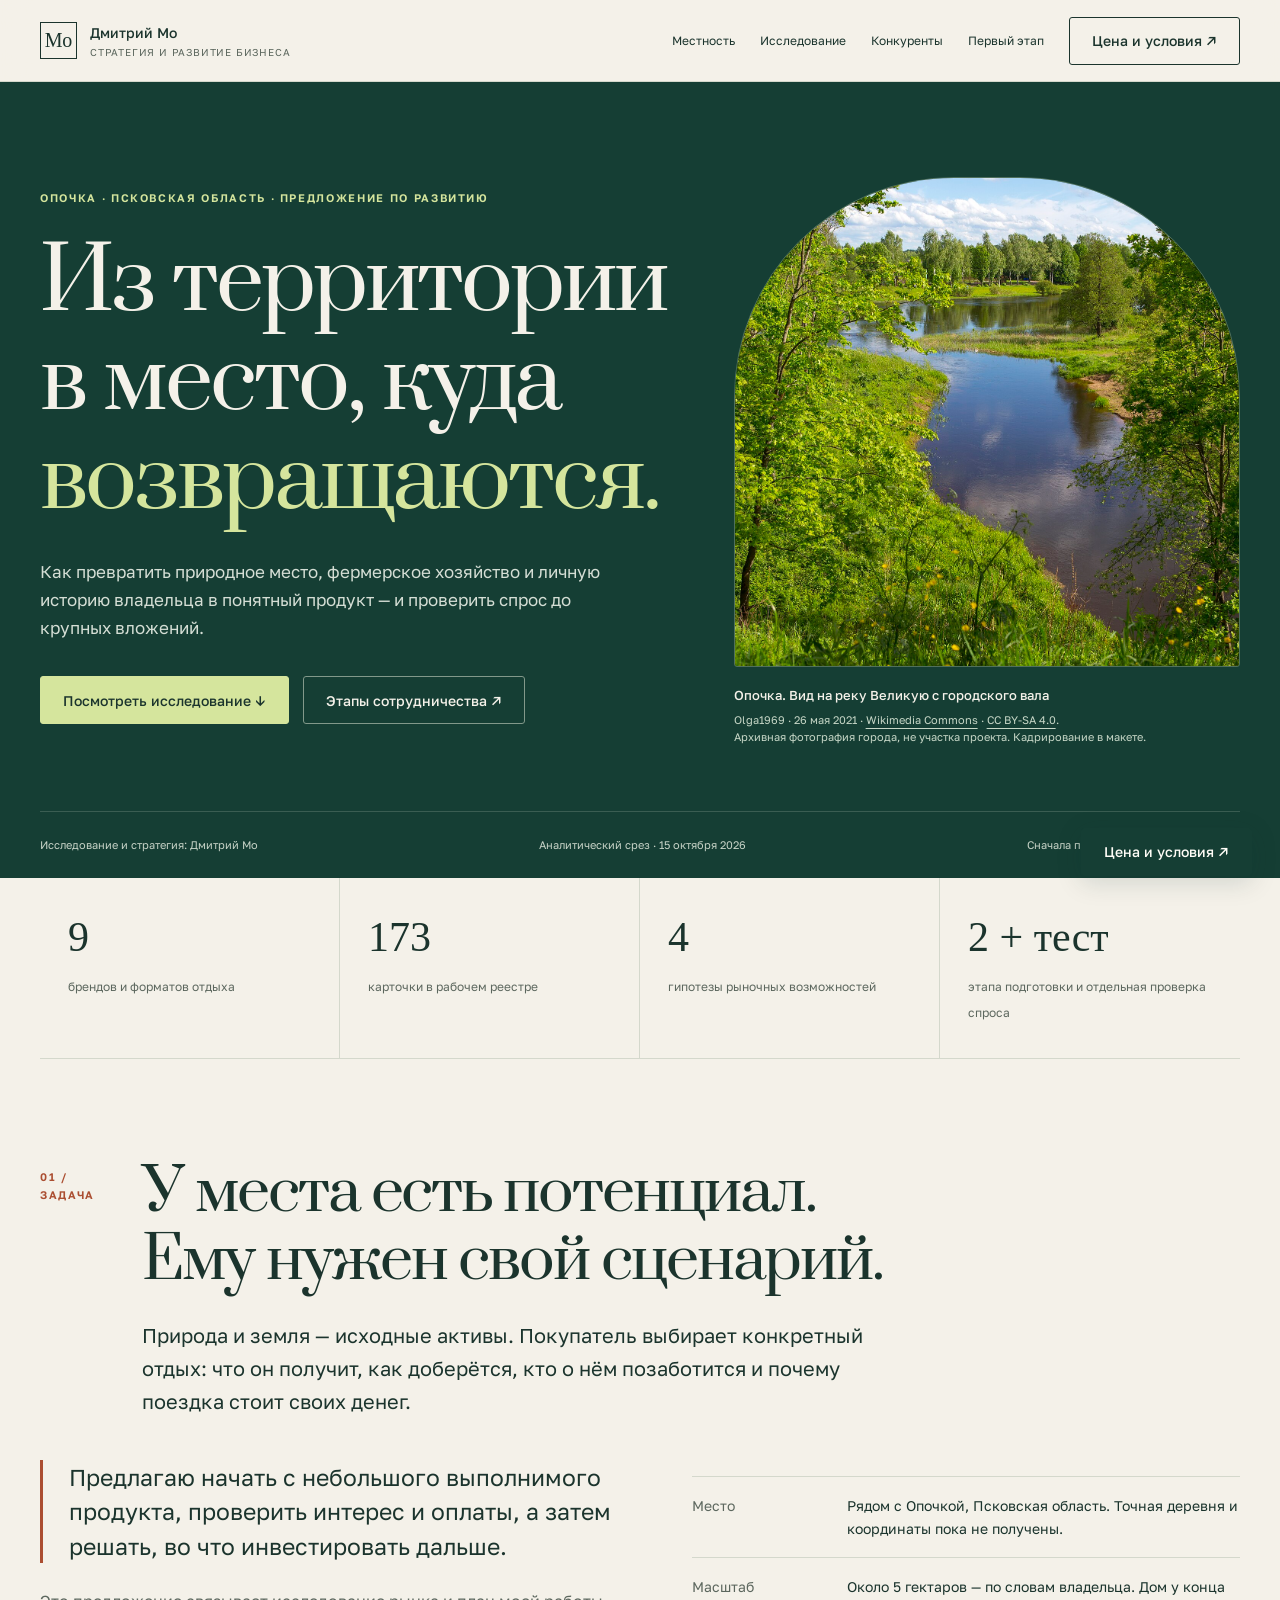
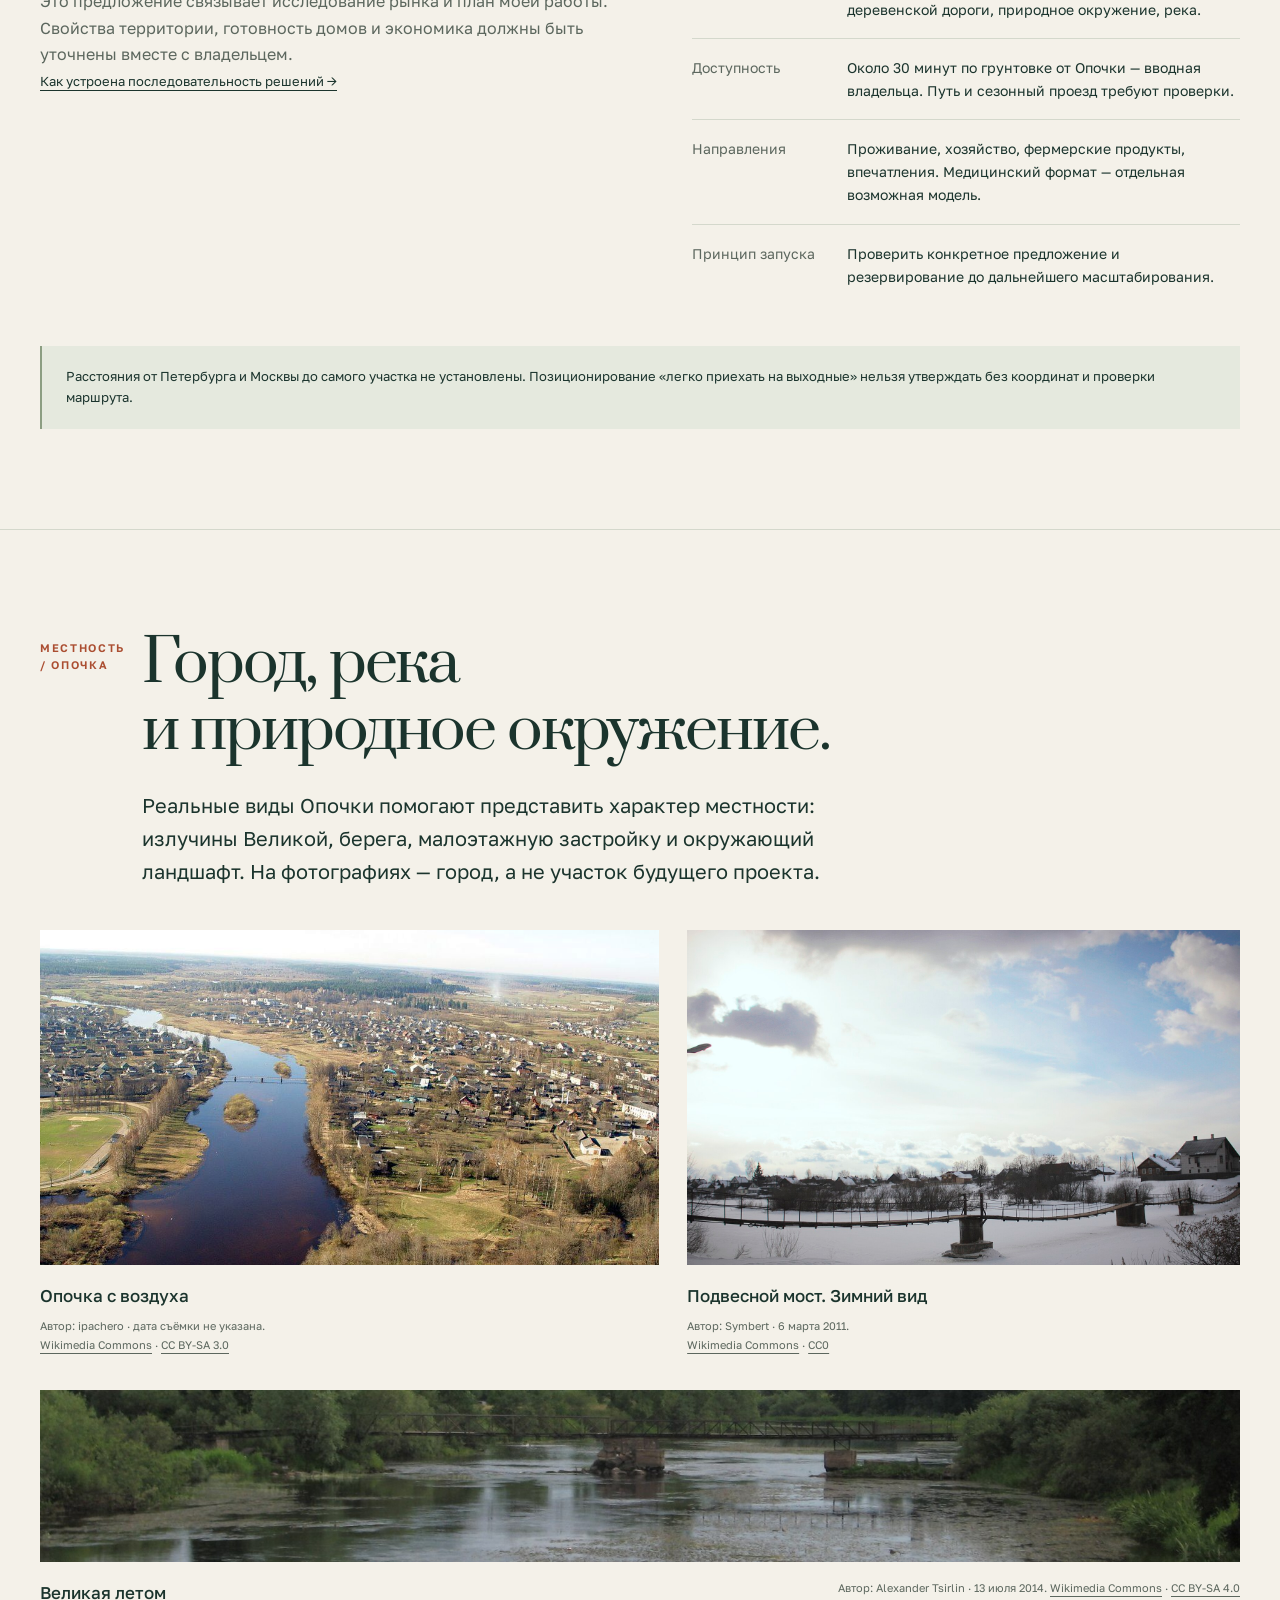
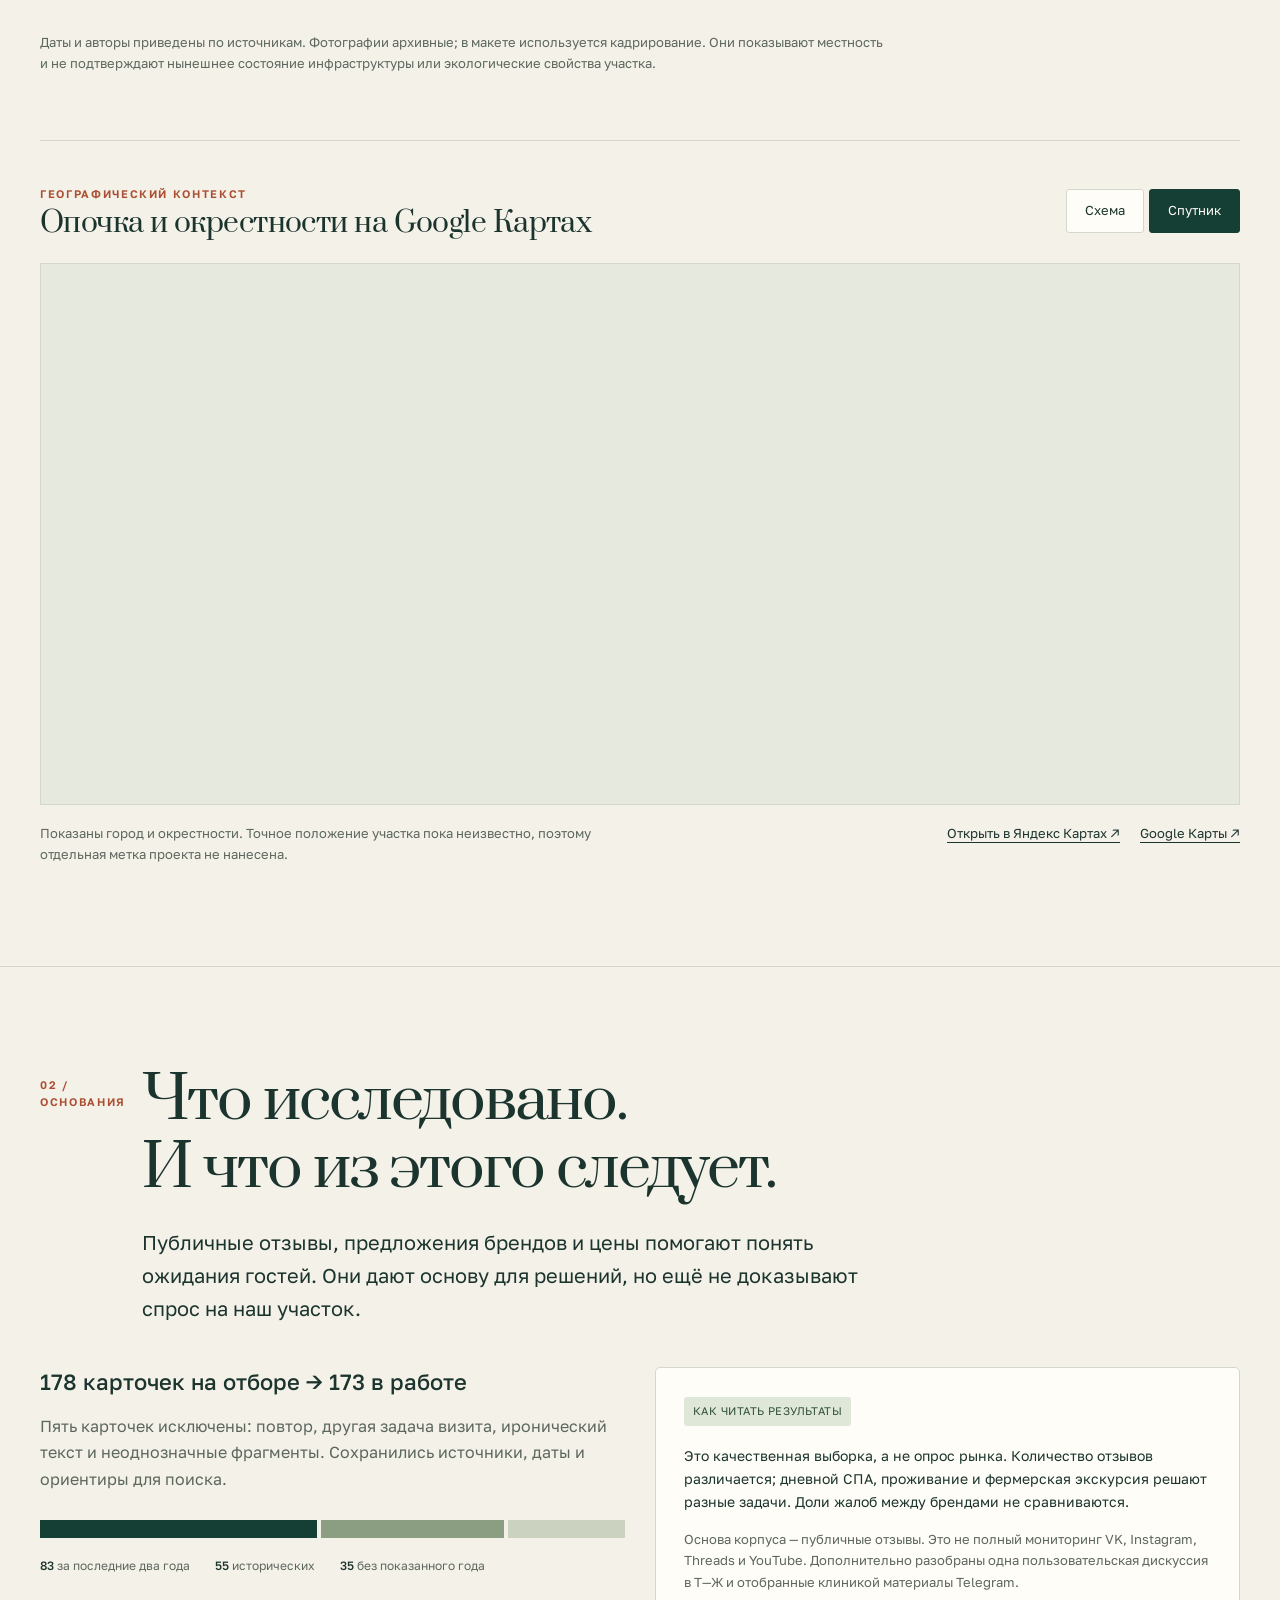
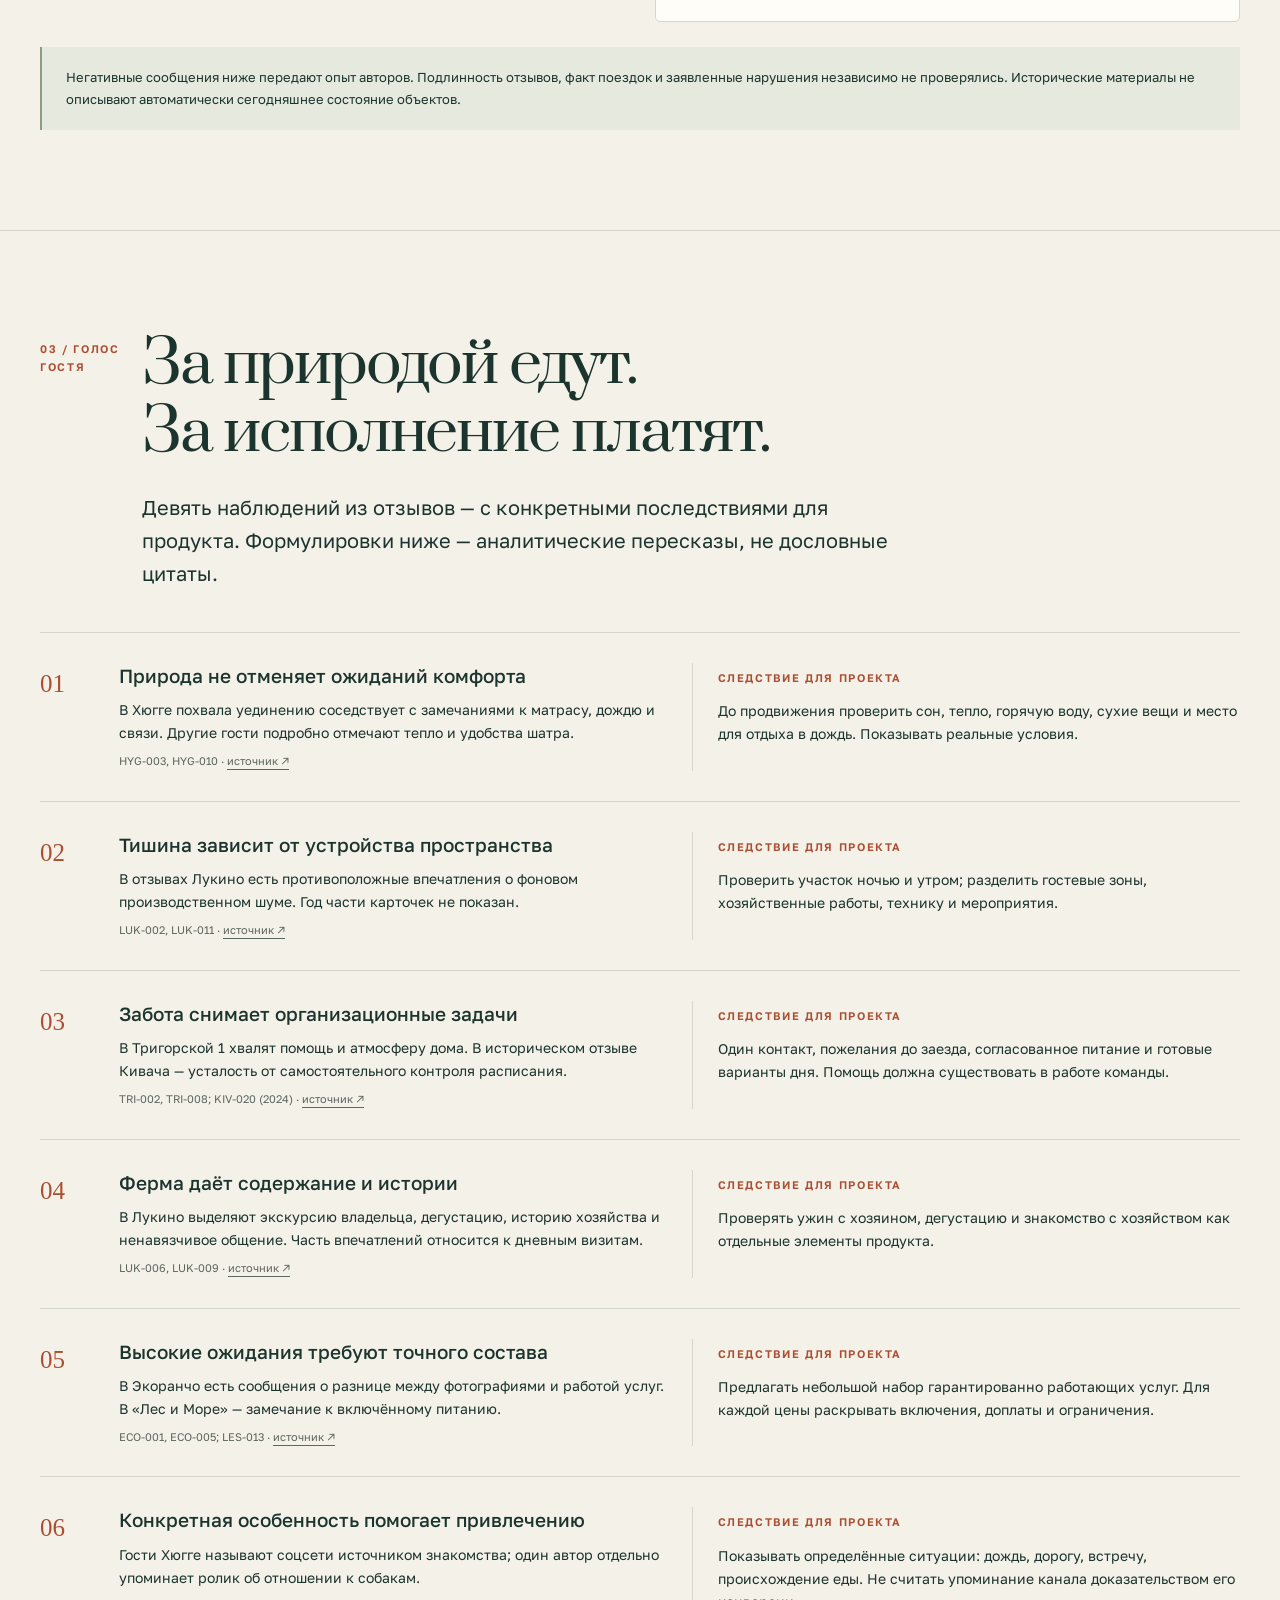
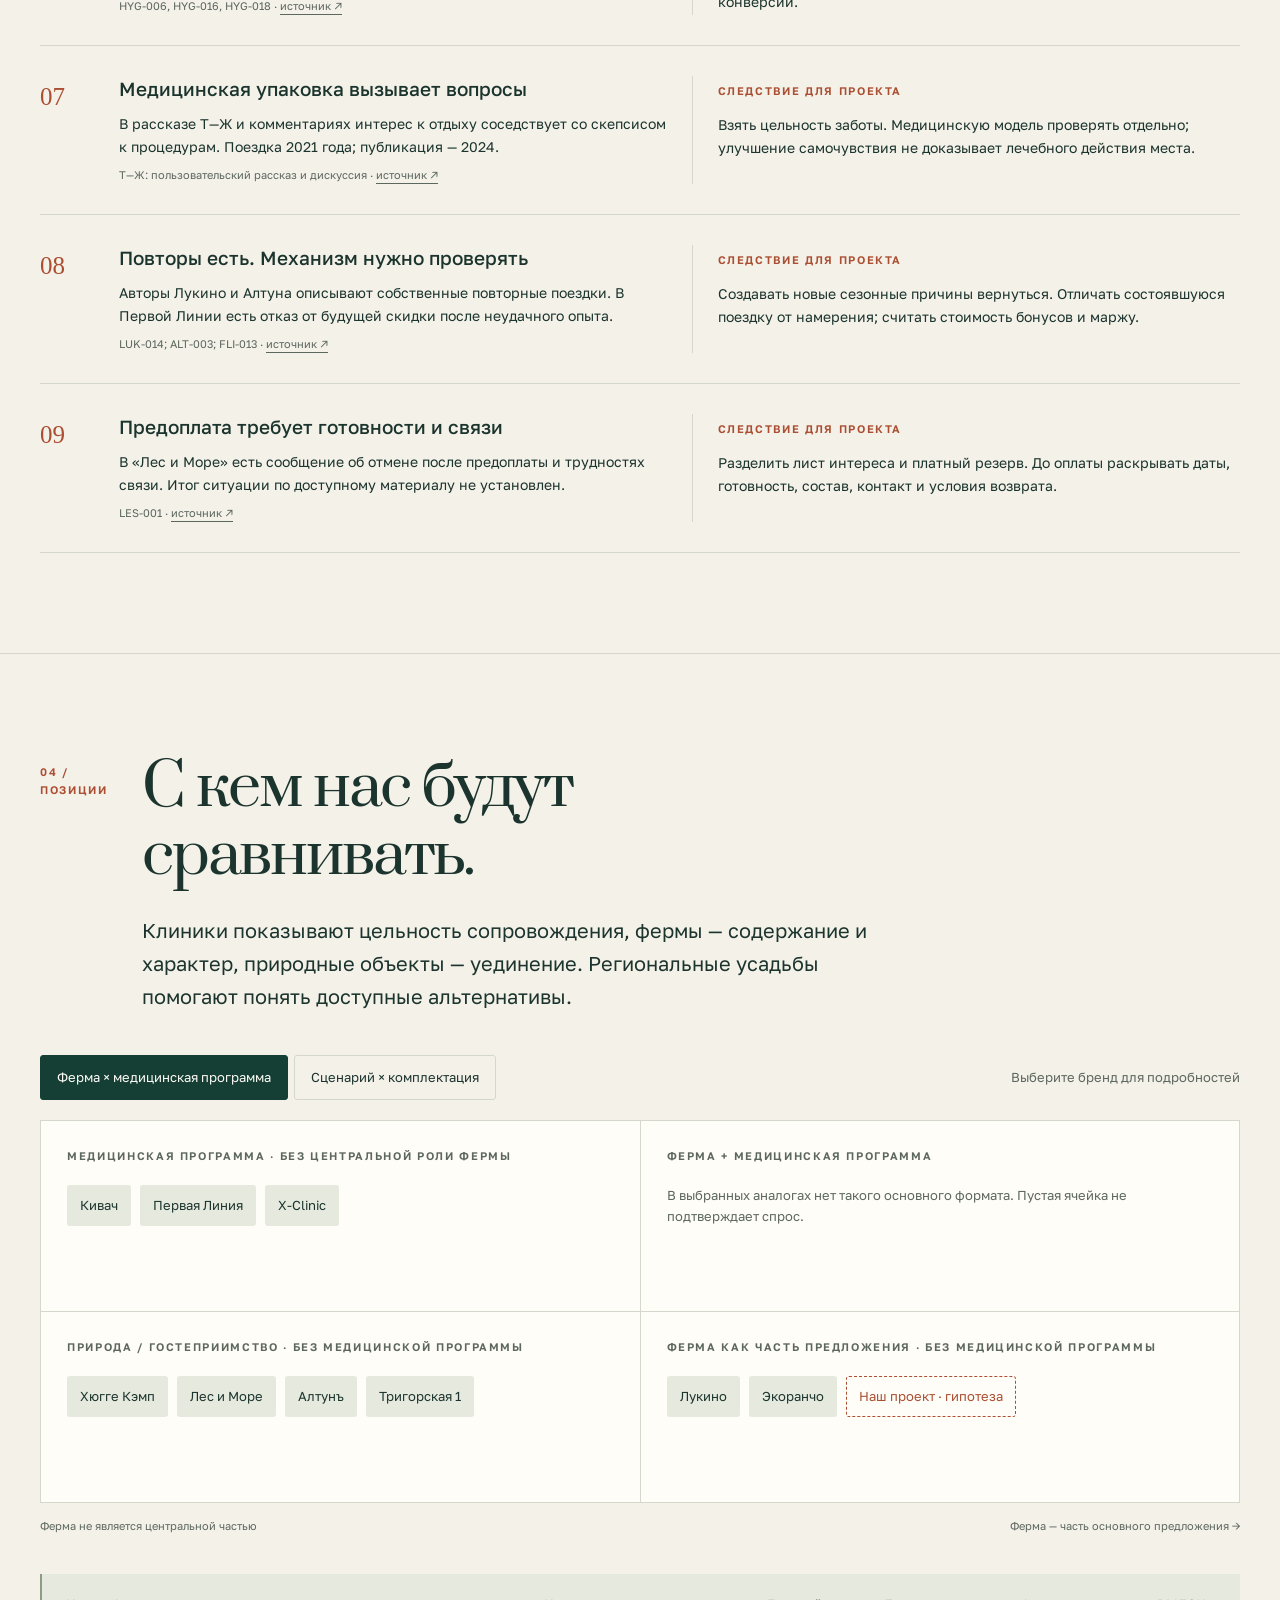
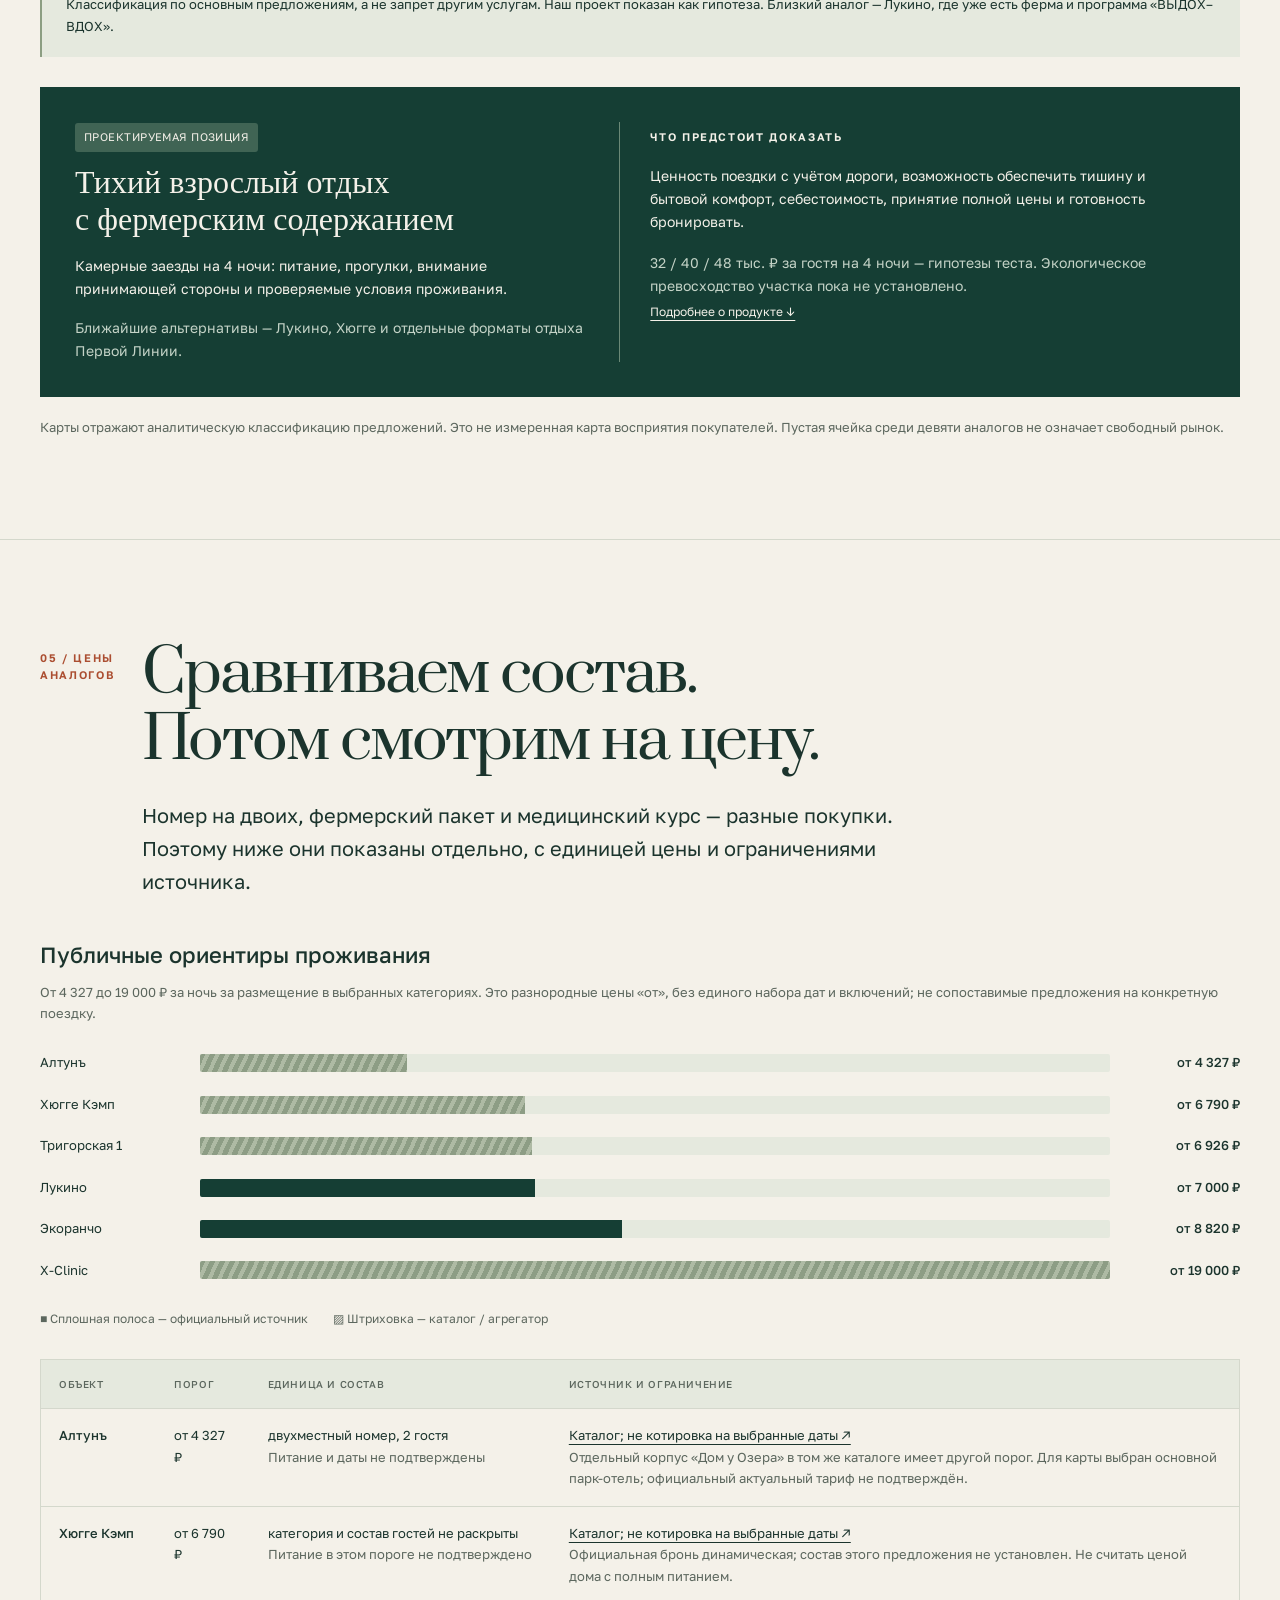
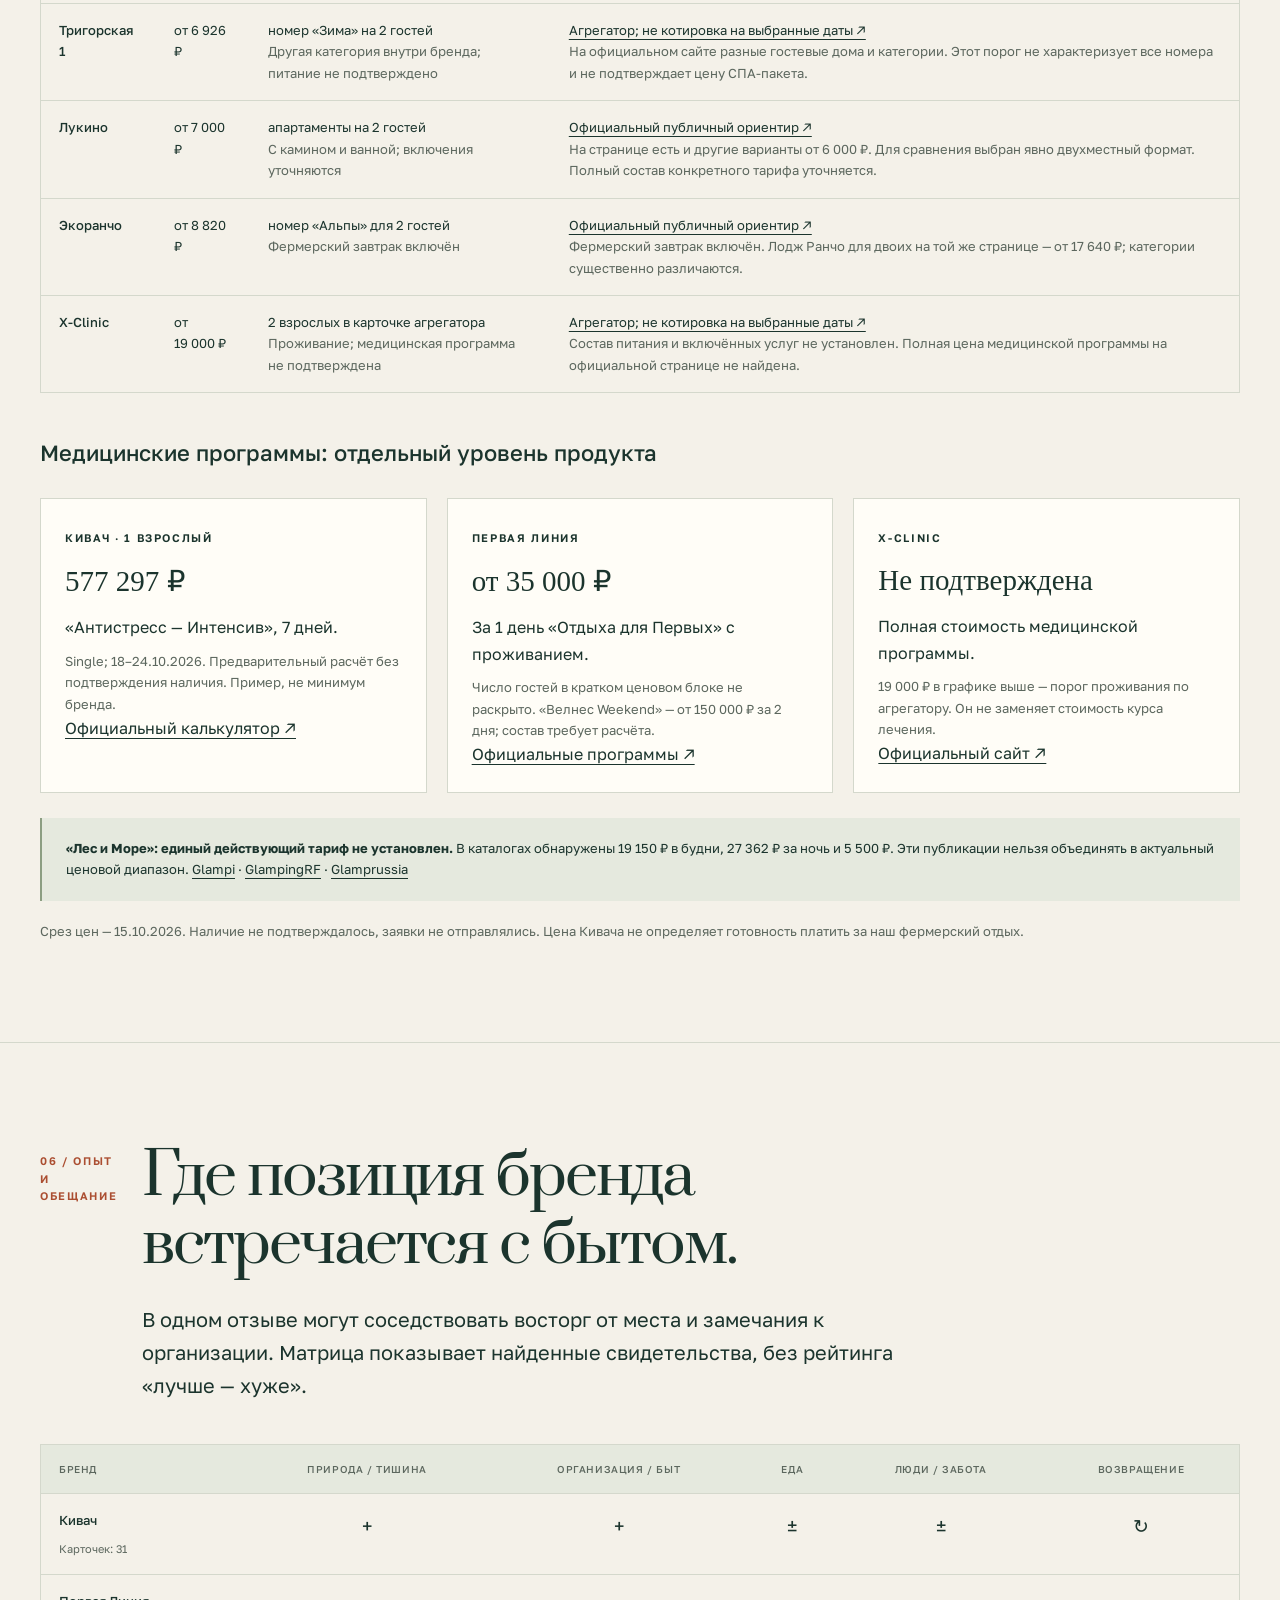
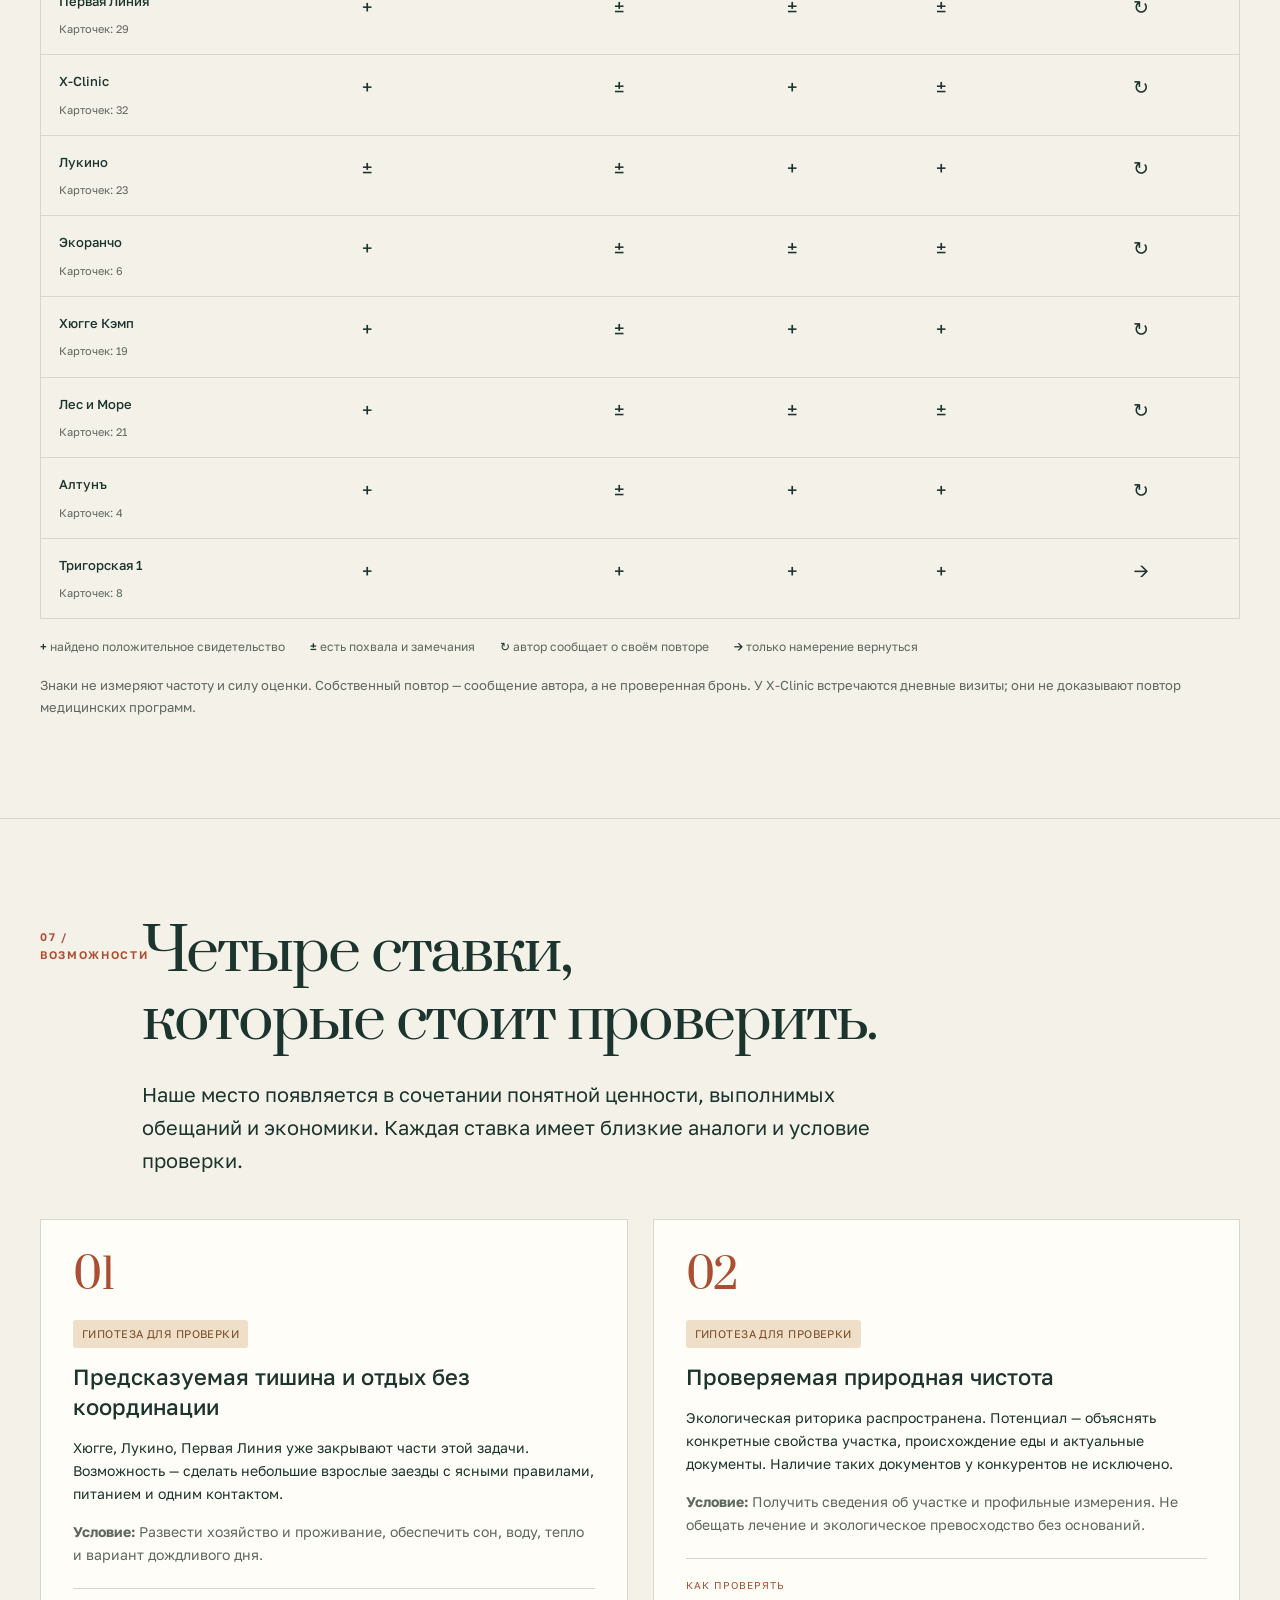
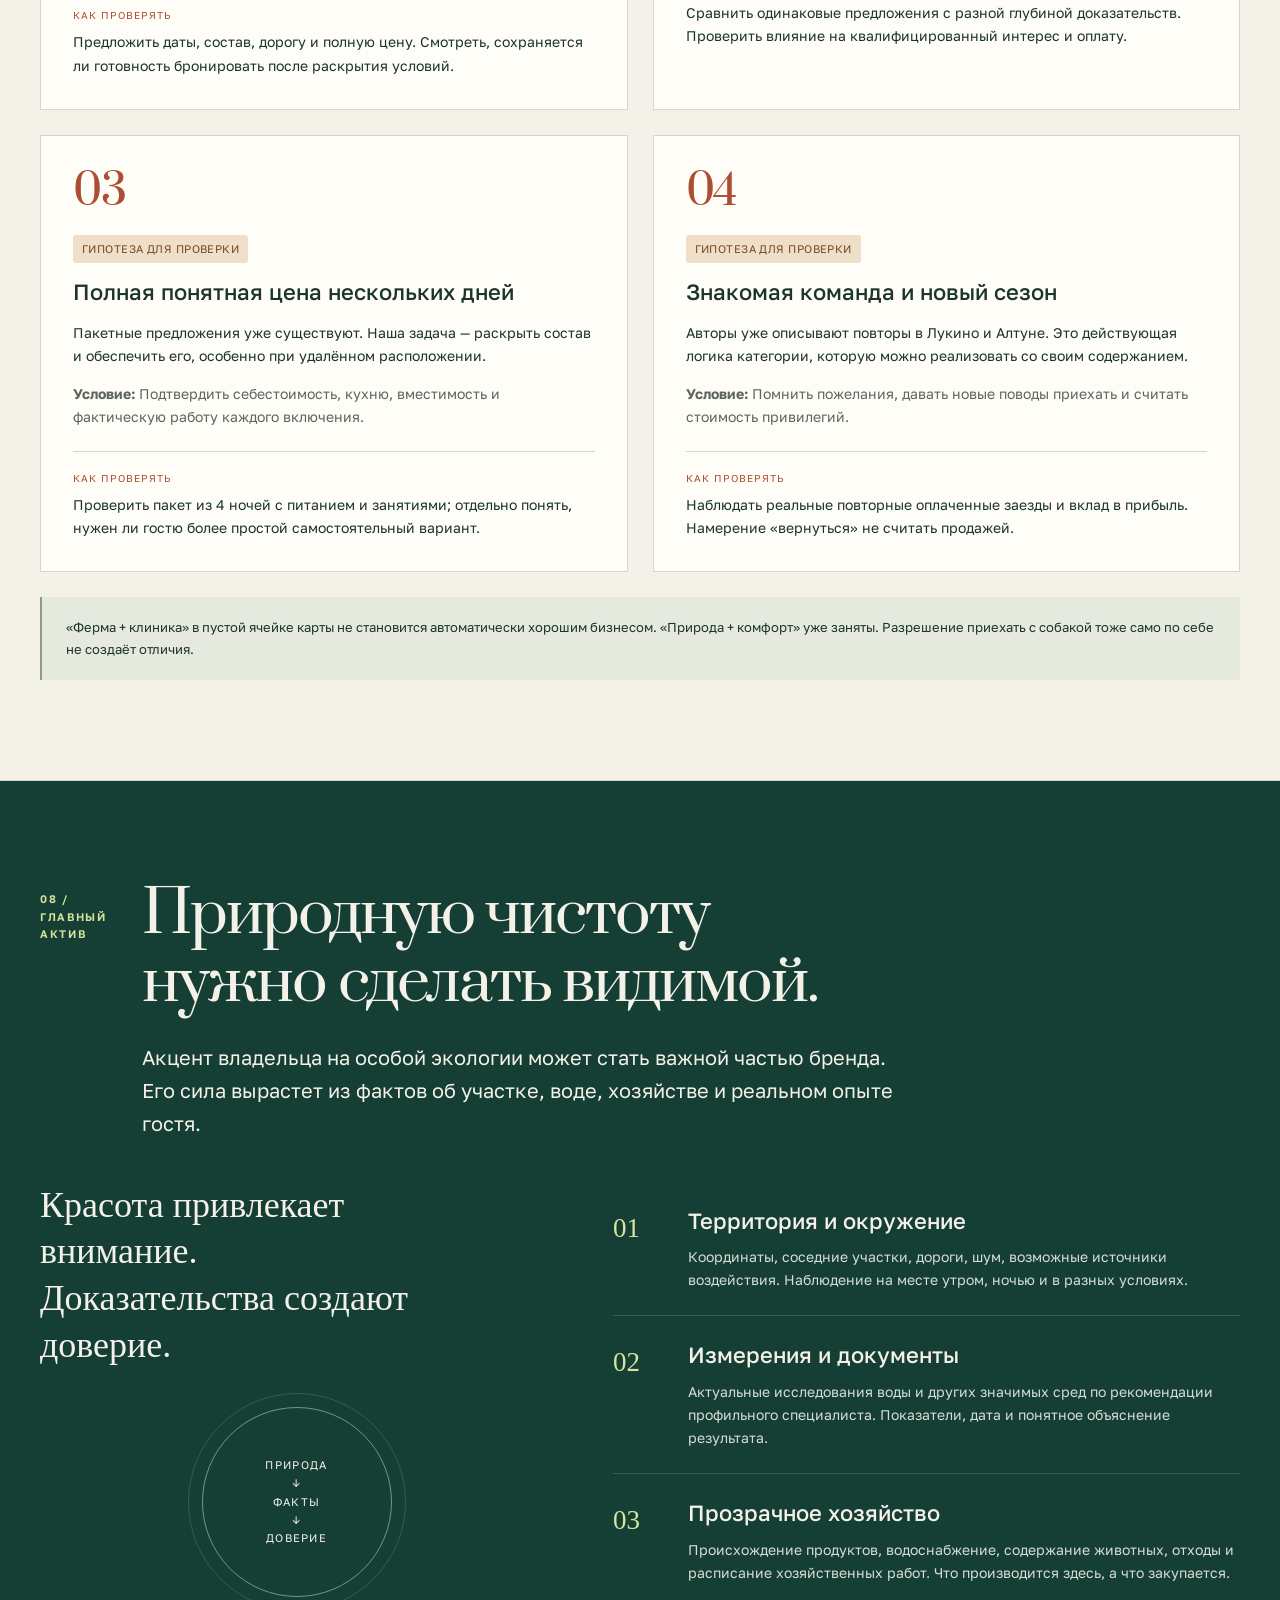
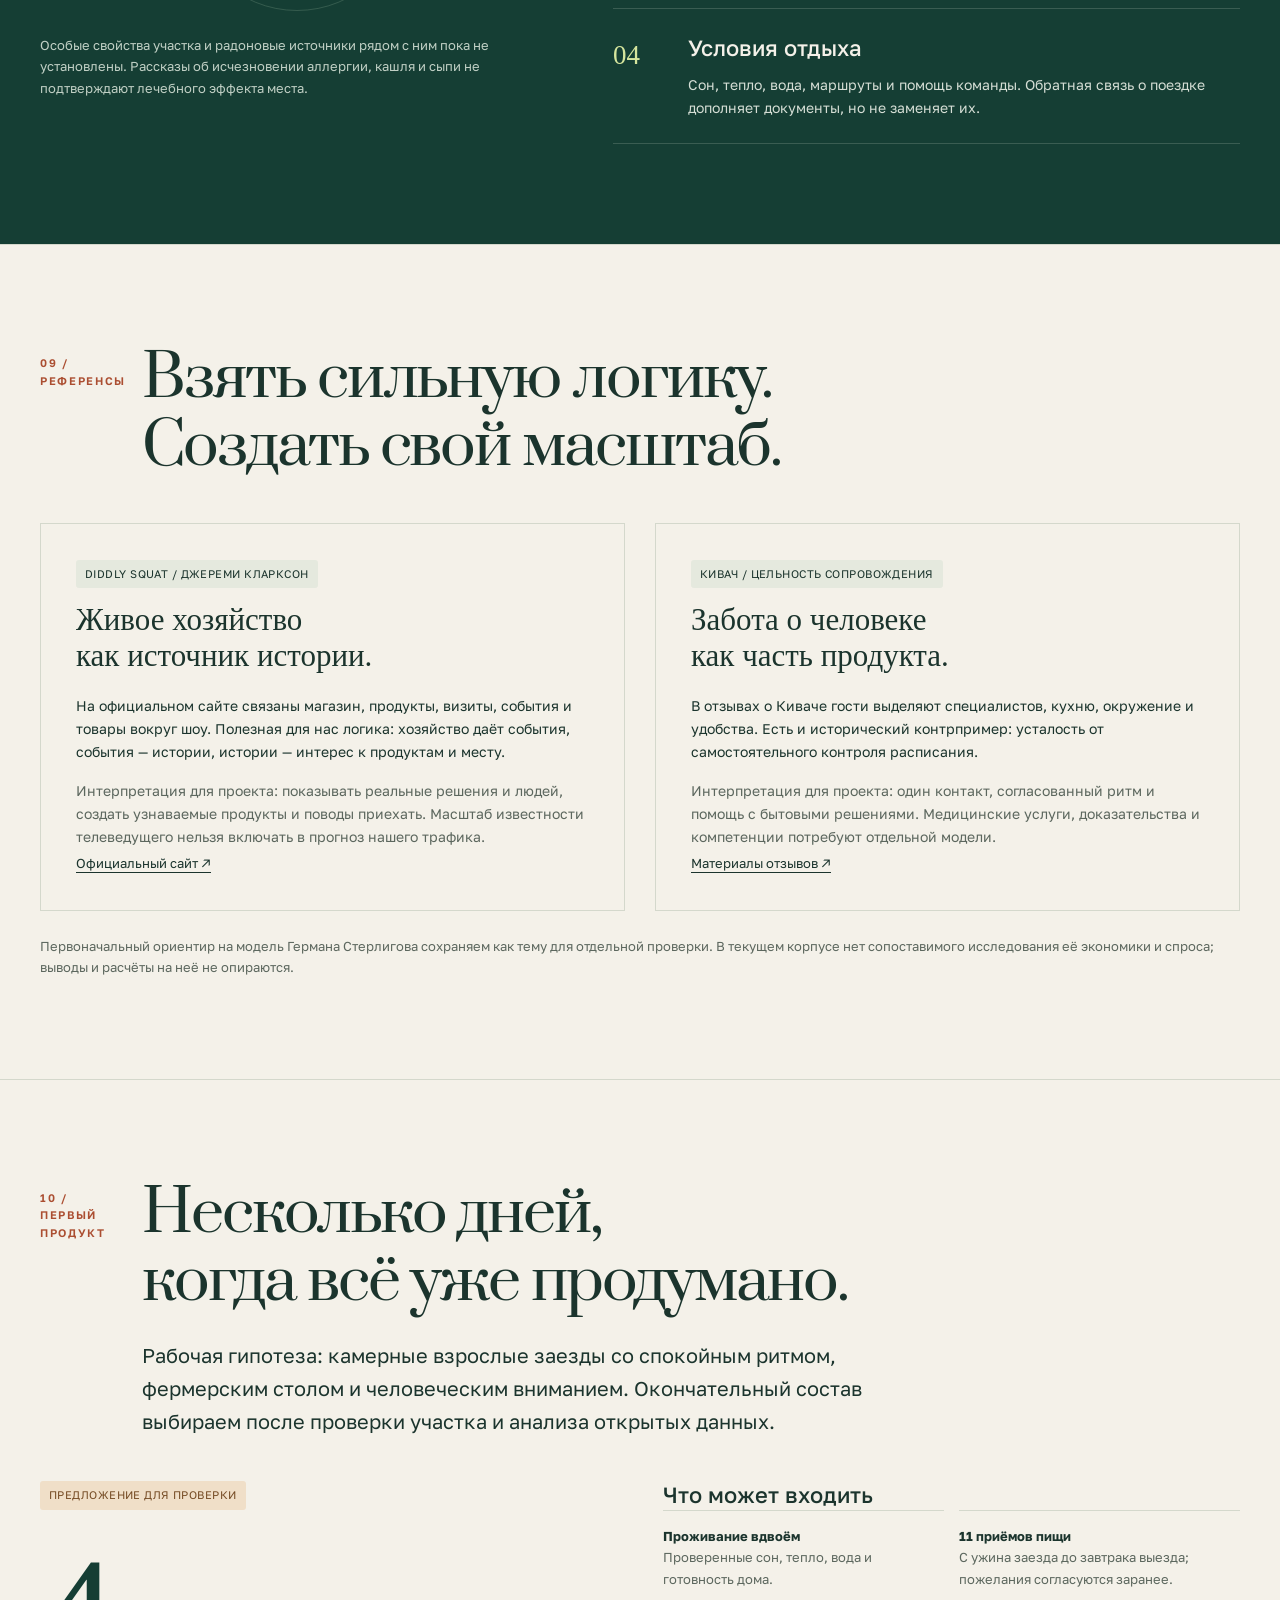
==== commit 7744b9ef: "Add first-stage project plan without interviews" ====
--- a/index.html
+++ b/index.html
@@ -3,7 +3,7 @@
 <head><meta charset="utf-8"><meta name="viewport" content="width=device-width,initial-scale=1"><meta name="theme-color" content="#153e34"><meta name="description" content="Исследование загородного отдыха и стратегия запуска проекта рядом с Опочкой. Отзывы, конкуренты, продукт, этапы, стоимость и условия работы Дмитрия Мо."><title>Опочка — из территории в место, куда возвращаются · Дмитрий Мо</title><link rel="stylesheet" href="style.css"><link rel="stylesheet" href="territory.css"><link rel="icon" href="icon.svg" type="image/svg+xml"></head>
 <body>
 <a class="skip" href="#research">Перейти к исследованию</a>
-<header class="topbar"><div class="wrap"><a class="brand" href="#top"><span class="monogram">Мо</span><span><strong>Дмитрий Мо</strong><small>Стратегия и развитие бизнеса</small></span></a><nav aria-label="Навигация"><a href="#territory">Местность</a><a href="#research">Исследование</a><a href="#competitors">Конкуренты</a><a href="#product">Первый продукт</a><a class="btn" href="#pricing">Цена и условия ↗</a></nav></div><div class="progress" aria-hidden="true"></div></header>
+<header class="topbar"><div class="wrap"><a class="brand" href="#top"><span class="monogram">Мо</span><span><strong>Дмитрий Мо</strong><small>Стратегия и развитие бизнеса</small></span></a><nav aria-label="Навигация"><a href="#territory">Местность</a><a href="#research">Исследование</a><a href="#competitors">Конкуренты</a><a href="stage-1.html">Первый этап</a><a class="btn" href="#pricing">Цена и условия ↗</a></nav></div><div class="progress" aria-hidden="true"></div></header>
 <main id="top">
 <section class="hero"><div class="wrap"><div class="hero-inner"><div class="hero-copy reveal"><div class="eyebrow">Опочка · Псковская область · Предложение по развитию</div><h1>Из территории<br>в место, куда<br><em>возвращаются.</em></h1><p>Как превратить природное место, фермерское хозяйство и личную историю владельца в понятный продукт — и проверить спрос до крупных вложений.</p><div class="row"><a class="btn btn-light" href="#research">Посмотреть исследование ↓</a><a class="btn" href="#pricing">Этапы сотрудничества ↗</a></div></div><div class="atlas photo-atlas"><figure><img class="hero-place-photo" src="assets/opochka-velikaya.jpg" alt="Река Великая в Опочке: зелёные берега и вид с городского вала" width="1920" height="1280" fetchpriority="high"><figcaption><strong>Опочка. Вид на реку Великую с городского вала</strong>Olga1969 · 26 мая 2021 · <a href="https://commons.wikimedia.org/wiki/File:Опочка,_вид_на_р.Великая.jpg" target="_blank" rel="noopener">Wikimedia Commons</a> · <a href="https://creativecommons.org/licenses/by-sa/4.0/" target="_blank" rel="noopener">CC BY-SA 4.0</a>.<br>Архивная фотография города, не участка проекта. Кадрирование в макете.</figcaption></figure></div></div><div class="hero-foot"><span>Исследование и стратегия: Дмитрий Мо</span><span>Аналитический срез · 15 октября 2026</span><span>Сначала проверяем. Затем расширяем.</span></div></div></section>
 <div class="wrap stat-band"><div class="stat"><strong>9</strong><span>брендов и форматов отдыха</span></div><div class="stat"><strong>173</strong><span>карточки в рабочем реестре</span></div><div class="stat"><strong>4</strong><span>гипотезы рыночных возможностей</span></div><div class="stat"><strong>2 + тест</strong><span>этапа подготовки и отдельная проверка спроса</span></div></div>
@@ -41,7 +41,7 @@
 
 <section class="section" id="references"><div class="wrap"><div class="section-head"><span class="eyebrow">09 / Референсы</span><div><h2>Взять сильную логику.<br>Создать свой масштаб.</h2></div></div><div class="reference-grid"><div><span class="tag">Diddly Squat / Джереми Кларксон</span><h3>Живое хозяйство<br>как источник истории.</h3><p>На официальном сайте связаны магазин, продукты, визиты, события и товары вокруг шоу. Полезная для нас логика: хозяйство даёт события, события — истории, истории — интерес к продуктам и месту.</p><p class="small">Интерпретация для проекта: показывать реальные решения и людей, создать узнаваемые продукты и поводы приехать. Масштаб известности телеведущего нельзя включать в прогноз нашего трафика.</p><a class="link" href="https://diddlysquatfarmshop.com/" target="_blank" rel="noopener">Официальный сайт ↗</a></div><div><span class="tag">Кивач / цельность сопровождения</span><h3>Забота о человеке<br>как часть продукта.</h3><p>В отзывах о Киваче гости выделяют специалистов, кухню, окружение и удобства. Есть и исторический контрпример: усталость от самостоятельного контроля расписания.</p><p class="small">Интерпретация для проекта: один контакт, согласованный ритм и помощь с бытовыми решениями. Медицинские услуги, доказательства и компетенции потребуют отдельной модели.</p><a class="link" href="https://yandex.com/maps/org/kivach/243085162466/reviews/" target="_blank" rel="noopener">Материалы отзывов ↗</a></div></div><p class="small" style="margin-top:25px">Первоначальный ориентир на модель Германа Стерлигова сохраняем как тему для отдельной проверки. В текущем корпусе нет сопоставимого исследования её экономики и спроса; выводы и расчёты на неё не опираются.</p></div></section>
 
-<section class="section" id="product"><div class="wrap"><div class="section-head"><span class="eyebrow">10 / Первый продукт</span><div><h2>Несколько дней,<br>когда всё уже продумано.</h2><p class="lead">Рабочая гипотеза: камерные взрослые заезды со спокойным ритмом, фермерским столом и человеческим вниманием. Окончательный состав выбираем после проверки участка и интервью.</p></div></div><div class="product"><div><span class="tag hyp">Предложение для проверки</span><div class="product-number" style="margin-top:30px">4<small>ночи · первый проектируемый формат</small></div><p>Человеку не нужно собирать отдых по частям. Он заранее понимает дорогу, условия, еду и возможные занятия — и может выбирать спокойный ритм без плотного расписания.</p><p class="small">Семейные заезды и дневной поток рассматриваются отдельно, чтобы не разрушать обещание тишины для взрослых.</p></div><div><h3>Что может входить</h3><div class="inclusions"><div><strong>Проживание вдвоём</strong><p class="small">Проверенные сон, тепло, вода и готовность дома.</p></div><div><strong>11 приёмов пищи</strong><p class="small">С ужина заезда до завтрака выезда; пожелания согласуются заранее.</p></div><div><strong>Две прогулки</strong><p class="small">Маршруты с сопровождением, доступные по сезону и погоде.</p></div><div><strong>Одно знакомство с хозяйством</strong><p class="small">Дегустация или участие в доступном процессе.</p></div><div><strong>Контакт принимающей стороны</strong><p class="small">Помощь с вопросами до поездки и на месте.</p></div><div><strong>Вариант дождливого дня</strong><p class="small">Тёплое пространство и необязательное занятие.</p></div></div><p class="small" style="margin-top:22px">Наличие этих возможностей пока не подтверждено. Баня и дорога в базовый состав не включены до расчёта их стоимости. Встреча с хозяином может быть частью ужина.</p></div></div><div class="rule"></div><h3>Три гипотезы цены на одинаковый состав</h3><div class="guest-price"><div><span class="small">За гостя / 4 ночи</span><strong>32 000 ₽</strong><span class="small">64 000 ₽ за двоих</span></div><div><span class="small">За гостя / 4 ночи</span><strong>40 000 ₽</strong><span class="small">80 000 ₽ за двоих</span></div><div><span class="small">За гостя / 4 ночи</span><strong>48 000 ₽</strong><span class="small">96 000 ₽ за двоих</span></div></div><p class="small" style="margin-top:20px">Это экспериментальные уровни, а не доказанная готовность рынка платить и не тариф готового объекта. Сначала проверяем себестоимость и нижнюю допустимую цену. Интервью о цене не заменяют оплату.</p></div></section>
+<section class="section" id="product"><div class="wrap"><div class="section-head"><span class="eyebrow">10 / Первый продукт</span><div><h2>Несколько дней,<br>когда всё уже продумано.</h2><p class="lead">Рабочая гипотеза: камерные взрослые заезды со спокойным ритмом, фермерским столом и человеческим вниманием. Окончательный состав выбираем после проверки участка и анализа открытых данных.</p></div></div><div class="product"><div><span class="tag hyp">Предложение для проверки</span><div class="product-number" style="margin-top:30px">4<small>ночи · первый проектируемый формат</small></div><p>Человеку не нужно собирать отдых по частям. Он заранее понимает дорогу, условия, еду и возможные занятия — и может выбирать спокойный ритм без плотного расписания.</p><p class="small">Семейные заезды и дневной поток рассматриваются отдельно, чтобы не разрушать обещание тишины для взрослых.</p></div><div><h3>Что может входить</h3><div class="inclusions"><div><strong>Проживание вдвоём</strong><p class="small">Проверенные сон, тепло, вода и готовность дома.</p></div><div><strong>11 приёмов пищи</strong><p class="small">С ужина заезда до завтрака выезда; пожелания согласуются заранее.</p></div><div><strong>Две прогулки</strong><p class="small">Маршруты с сопровождением, доступные по сезону и погоде.</p></div><div><strong>Одно знакомство с хозяйством</strong><p class="small">Дегустация или участие в доступном процессе.</p></div><div><strong>Контакт принимающей стороны</strong><p class="small">Помощь с вопросами до поездки и на месте.</p></div><div><strong>Вариант дождливого дня</strong><p class="small">Тёплое пространство и необязательное занятие.</p></div></div><p class="small" style="margin-top:22px">Наличие этих возможностей пока не подтверждено. Баня и дорога в базовый состав не включены до расчёта их стоимости. Встреча с хозяином может быть частью ужина.</p></div></div><div class="rule"></div><h3>Три гипотезы цены на одинаковый состав</h3><div class="guest-price"><div><span class="small">За гостя / 4 ночи</span><strong>32 000 ₽</strong><span class="small">64 000 ₽ за двоих</span></div><div><span class="small">За гостя / 4 ночи</span><strong>40 000 ₽</strong><span class="small">80 000 ₽ за двоих</span></div><div><span class="small">За гостя / 4 ночи</span><strong>48 000 ₽</strong><span class="small">96 000 ₽ за двоих</span></div></div><p class="small" style="margin-top:20px">Это экспериментальные уровни, а не доказанная готовность рынка платить и не тариф готового объекта. Сначала проверяем себестоимость и нижнюю допустимую цену. Заявленный интерес не заменяет оплату.</p></div></section>
 
 <section class="section" id="returns"><div class="wrap"><div class="section-head"><span class="eyebrow">11 / Возвращения</span><div><h2>Три посещения.<br>Три разных повода.</h2><p class="lead">Для загородного места важны сезон, знакомая команда и качество прошлого опыта. Бонус помогает следующей покупке, когда сам отдых уже оправдал ожидания.</p></div></div><div class="season-cards"><div class="season"><div class="serif">01</div><h3>Знакомство с местом</h3><p>Убедиться, что формат подходит. Спокойный приём, внимание к пожеланиям и небольшой персональный комплимент.</p><div class="rule"></div><p class="small">Измеряем: исполнение обещаний, причины недовольства, интерес к другому сезону.</p></div><div class="season"><div class="serif">02</div><h3>Новый сезон</h3><p>Вернуться за другим опытом: сезонной кухней, маршрутом или работой хозяйства. Возможная привилегия — включённая дегустация.</p><div class="rule"></div><p class="small">Измеряем: оплаченную повторную поездку, стоимость бонуса и маржу.</p></div><div class="season"><div class="serif">03</div><h3>Своё знакомое место</h3><p>Приехать в привычную атмосферу, возможно — со своим кругом. Приоритет выбора дат или подходящий персональный сценарий.</p><div class="rule"></div><p class="small">Измеряем: следующие поездки, оплаченные рекомендации и вклад в прибыль.</p></div></div><div class="note">Здесь три посещения — первый приезд и два возвращения. Для трёх именно возвращений добавляется четвёртый визит. Растущие скидки допустимы после расчёта маржи, ограничений по датам и стоимости привилегий. «Третий визит создаёт привычку» этим исследованием не доказано.</div></div></section>
 
@@ -49,9 +49,9 @@
 
 <section class="section" id="roadmap"><div class="wrap"><div class="section-head"><span class="eyebrow">13 / Совместная работа</span><div><h2>Каждый этап заканчивается<br>решением владельца.</h2><p class="lead">Моя роль — связать рынок, возможности территории и действия команды. Каждый следующий шаг можно заказать отдельно, когда предыдущий дал достаточные основания.</p></div></div><div class="timeline"><div class="step"><div class="serif">01</div><h3>Выбрать направление</h3><p>Уточнить участок и возможности, разобрать покупателей и альтернативы, выбрать первый продукт. Итог: запускать, изменить формат или сначала закрыть ограничения.</p></div><div class="step"><div class="serif">02</div><h3>Разработать запуск</h3><p>Зафиксировать продукт, экономику, предложение, страницу, предпродажи и повторы. Итог: комплект материалов, по которому команда может готовить инструменты.</p></div><div class="step"><div class="serif">03</div><h3>Проверить и скорректировать</h3><p>После подготовки инструментов проверить конкретную гипотезу. Итог: разбор обращений, доступных первых броней и решение о дальнейшем развитии.</p></div></div><div class="scope" id="scope"></div></div></section>
 
-<section class="section pricing" id="pricing"><div class="wrap"><div class="section-head"><span class="eyebrow">14 / Цена и условия</span><div><h2>Понятный объём.<br>Поэтапные вложения.</h2><p class="lead">Стоимость первых двух этапов — 260 000 ₽. Начать можно с исследования за 90 000 ₽. Состав и цена сопровождения проверки спроса обсуждаются ближе к запуску.</p></div></div><div class="price-cards"><article class="price-card"><span class="stage-no">Этап 01 · 2–3 недели</span><h3>Исследование<br>и выбор направления</h3><div class="fee">90 000 ₽</div><p class="small">Основания для первого решения.</p><ul><li>Разбор вводных и ограничений участка.</li><li>Использование уже собранного исследования и уточнение аналогов.</li><li>До 8 интервью в двух сегментах.</li><li>Дополнительный разбор доступных обсуждений.</li><li>План подтверждения экологических аргументов.</li><li>Выбор первого продукта и условий запуска.</li></ul><div class="price-bottom">Оплата: 45 000 ₽ при старте<br>и 45 000 ₽ при сдаче.</div></article><article class="price-card featured"><span class="stage-no">Этап 02 · 3–4 недели</span><h3>Разработка<br>маркетингового запуска</h3><div class="fee">170 000 ₽</div><p class="small">Система решений для команды.</p><ul><li>Позиционирование и сообщения.</li><li>Один основной продукт и до двух вариантов.</li><li>Рабочая экономика и сценарии загрузки.</li><li>Предпродажи и материалы для диалогов.</li><li>Структура и текст одной страницы.</li><li>Три посещения, план теста и работ на 90 дней.</li></ul><div class="price-bottom">Оплата: 85 000 ₽ при старте<br>и 85 000 ₽ при сдаче.</div></article><article class="price-card"><span class="stage-no">Этап 03 · перед запуском</span><h3>Проверка спроса<br>и первые брони</h3><div class="fee negotiated">По отдельному<br>согласованию</div><p class="small">Стоимость сейчас не фиксируется.</p><ul><li>Зависит от глубины проработки гипотезы.</li><li>Опирается на результаты первых двух этапов.</li><li>Учитывает каналы, команду и готовность инструментов.</li><li>Состав, срок, цена и оплата обсуждаются с заказчиком ближе к запуску.</li><li>Предварительная рамка — тест, разборы и аналитика доступных броней.</li></ul><div class="price-bottom">Отдельное решение и смета<br>до начала сопровождения.</div></article></div><div class="budget"><div><label><input type="checkbox" id="coordination"><span>Добавить управление подготовкой инструментов<br><span class="small">+60 000 ₽ · до 3 недель · координация до 3 подрядчиков, контроль подготовки и тест пути обращения. Работа исполнителей оплачивается отдельно.</span></span></label></div><div class="budget-total" aria-live="polite"><span class="eyebrow" id="budget-label">Первые два этапа</span><strong id="budget-total">260 000 ₽</strong><span class="small">Без этапа 3 и внешних расходов</span></div></div><div class="terms-grid"><div><h3>Что входит в 170 000 ₽</h3><p>Разработка согласованного комплекта для одного направления: стратегия, спецификация продукта, таблица экономики, текст страницы, материалы предпродаж, схема повторов и план проверки. До четырёх рабочих встреч, итоговая защита и две консолидированные итерации правок.</p></div><div><h3>Что оплачивается отдельно</h3><p>Реклама, специалист по рекламе, дизайн и сборка страницы, фото и видео, CRM и сервисы, платный рекрутинг, выезд и логистика, лаборатория, юридические, медицинские и инженерные заключения. По каждому расходу заранее согласуются исполнитель и лимит.</p></div><div><h3>Что нужно от владельца</h3><p>Координаты и материалы об участке, реальная готовность домов, затраты и бюджет, ответственный за согласования и обработку обращений. План предполагает обратную связь в течение двух рабочих дней; задержки вводных сдвигают календарь.</p></div><div><h3>Как принимается результат</h3><p>По согласованному составу материалов и требованиям этапа. Новая аудитория, дополнительное направление, ещё одна страница или пересмотр принятой концепции из-за новых вводных получают отдельную оценку.</p></div><div><h3>Как используются текущие материалы</h3><p>Собранные отзывы, цены и карты становятся исходной базой. Та же кабинетная работа повторно не продаётся как новое исследование. Первый этап закрывает оставшиеся вопросы, интервью и выбор направления.</p></div><div><h3>Границы ответственности</h3><p>Я отвечаю за согласованную аналитическую и стратегическую работу. Владелец — за вводные, готовность продукта, бюджет, команду и исполнение услуг. Профильные специалисты проверяют участок, документы и допустимость специальных обещаний.</p></div></div><div class="note">260 000 ₽ — стоимость первых двух этапов, а не полный бюджет запуска. С опциональной координацией — 320 000 ₽, также без этапа 3 и внешних расходов. Налоговые условия фиксируются в договоре с учётом статуса исполнителя. Продажи и окупаемость не гарантируются.</div><div class="scope"><details><summary>Как соотнести бюджет с масштабом объекта</summary><div class="detail-body"><p>До заказа всех работ сопоставляем гонорар с вместимостью, оборотным капиталом и возможным маржинальным доходом. Для малого числа домов поэтапность особенно важна.</p><p>Иллюстрация, не прогноз: при 20 000 ₽ маржинального дохода после переменных расходов и привлечения на дополнительную бронь для покрытия 260 000 ₽ нужно 13 таких броней. Сопровождение теста, производство и постоянные расходы увеличат требуемый объём. Срок зависит от вместимости и календаря.</p></div></details><details><summary>Открытые ориентиры стоимости похожих услуг</summary><div class="detail-body"><p>У <a href="https://glamperus.com/uslugi" target="_blank" rel="noopener">GlampeRus</a> отдельно опубликованы конкурентный анализ от 80 000 ₽, маркетинговое исследование от 250 000 ₽ и концепция туристического объекта от 180 000 ₽. У <a href="https://xn----7sbbddfodrjymsfk0cidafb.xn--p1ai/services/strategy" target="_blank" rel="noopener">«Бизнес-Класс»</a> маркетинговая стратегия начинается от 150 000 ₽.</p><p>Это стартовые цены двух поставщиков с разным объёмом работы, не средняя цена рынка. Моя смета определяется составом выше и использованием уже собранной базы.</p></div></details></div></div></section>
+<section class="section pricing" id="pricing"><div class="wrap"><div class="section-head"><span class="eyebrow">14 / Цена и условия</span><div><h2>Понятный объём.<br>Поэтапные вложения.</h2><p class="lead">Стоимость первых двух этапов — 260 000 ₽. Начать можно с исследования за 90 000 ₽. Состав и цена сопровождения проверки спроса обсуждаются ближе к запуску.</p></div></div><div class="price-cards"><article class="price-card"><span class="stage-no">Этап 01 · до 15 рабочих дней</span><h3>Исследование<br>и выбор направления</h3><div class="fee">90 000 ₽</div><p class="small">Основания для первого решения.</p><ul><li>Разбор вводных и ограничений участка.</li><li>Использование уже собранного исследования и уточнение аналогов.</li><li>Реестр возможностей и покупательские мотивы по открытым данным.</li><li>Предварительные расчёты двух-трёх сценариев.</li><li>Дополнительный разбор доступных обсуждений.</li><li>План подтверждения экологических аргументов.</li><li>Выбор первого продукта и условий запуска.</li></ul><p class="stage-link"><a class="btn btn-primary" href="stage-1.html">План первого этапа ↗</a></p><div class="price-bottom">Оплата: 45 000 ₽ при старте<br>и 45 000 ₽ при сдаче.</div></article><article class="price-card featured"><span class="stage-no">Этап 02 · 3–4 недели</span><h3>Разработка<br>маркетингового запуска</h3><div class="fee">170 000 ₽</div><p class="small">Система решений для команды.</p><ul><li>Позиционирование и сообщения.</li><li>Один основной продукт и до двух вариантов.</li><li>Рабочая экономика и сценарии загрузки.</li><li>Предпродажи и материалы для диалогов.</li><li>Структура и текст одной страницы.</li><li>Три посещения, план теста и работ на 90 дней.</li></ul><div class="price-bottom">Оплата: 85 000 ₽ при старте<br>и 85 000 ₽ при сдаче.</div></article><article class="price-card"><span class="stage-no">Этап 03 · перед запуском</span><h3>Проверка спроса<br>и первые брони</h3><div class="fee negotiated">По отдельному<br>согласованию</div><p class="small">Стоимость сейчас не фиксируется.</p><ul><li>Зависит от глубины проработки гипотезы.</li><li>Опирается на результаты первых двух этапов.</li><li>Учитывает каналы, команду и готовность инструментов.</li><li>Состав, срок, цена и оплата обсуждаются с заказчиком ближе к запуску.</li><li>Предварительная рамка — тест, разборы и аналитика доступных броней.</li></ul><div class="price-bottom">Отдельное решение и смета<br>до начала сопровождения.</div></article></div><div class="budget"><div><label><input type="checkbox" id="coordination"><span>Добавить управление подготовкой инструментов<br><span class="small">+60 000 ₽ · до 3 недель · координация до 3 подрядчиков, контроль подготовки и тест пути обращения. Работа исполнителей оплачивается отдельно.</span></span></label></div><div class="budget-total" aria-live="polite"><span class="eyebrow" id="budget-label">Первые два этапа</span><strong id="budget-total">260 000 ₽</strong><span class="small">Без этапа 3 и внешних расходов</span></div></div><div class="terms-grid"><div><h3>Что входит в 170 000 ₽</h3><p>Разработка согласованного комплекта для одного направления: стратегия, спецификация продукта, таблица экономики, текст страницы, материалы предпродаж, схема повторов и план проверки. До четырёх рабочих встреч, итоговая защита и две консолидированные итерации правок.</p></div><div><h3>Что оплачивается отдельно</h3><p>Реклама, специалист по рекламе, дизайн и сборка страницы, фото и видео, CRM и сервисы, выезд и логистика, лаборатория, юридические, медицинские и инженерные заключения. По каждому расходу заранее согласуются исполнитель и лимит.</p></div><div><h3>Что нужно от владельца</h3><p>Координаты и материалы об участке, реальная готовность домов, затраты и бюджет, ответственный за согласования и обработку обращений. План предполагает обратную связь в течение двух рабочих дней; задержки вводных сдвигают календарь.</p></div><div><h3>Как принимается результат</h3><p>По согласованному составу материалов и требованиям этапа. Новая аудитория, дополнительное направление, ещё одна страница или пересмотр принятой концепции из-за новых вводных получают отдельную оценку.</p></div><div><h3>Как используются текущие материалы</h3><p>Собранные отзывы, цены и карты становятся исходной базой. Та же кабинетная работа повторно не продаётся как новое исследование. Первый этап закрывает оставшиеся вопросы, расчёты и выбор направления.</p></div><div><h3>Границы ответственности</h3><p>Я отвечаю за согласованную аналитическую и стратегическую работу. Владелец — за вводные, готовность продукта, бюджет, команду и исполнение услуг. Профильные специалисты проверяют участок, документы и допустимость специальных обещаний.</p></div></div><div class="note">260 000 ₽ — стоимость первых двух этапов, а не полный бюджет запуска. С опциональной координацией — 320 000 ₽, также без этапа 3 и внешних расходов. Налоговые условия фиксируются в договоре с учётом статуса исполнителя. Продажи и окупаемость не гарантируются.</div><div class="scope"><details><summary>Как соотнести бюджет с масштабом объекта</summary><div class="detail-body"><p>До заказа всех работ сопоставляем гонорар с вместимостью, оборотным капиталом и возможным маржинальным доходом. Для малого числа домов поэтапность особенно важна.</p><p>Иллюстрация, не прогноз: при 20 000 ₽ маржинального дохода после переменных расходов и привлечения на дополнительную бронь для покрытия 260 000 ₽ нужно 13 таких броней. Сопровождение теста, производство и постоянные расходы увеличат требуемый объём. Срок зависит от вместимости и календаря.</p></div></details><details><summary>Открытые ориентиры стоимости похожих услуг</summary><div class="detail-body"><p>У <a href="https://glamperus.com/uslugi" target="_blank" rel="noopener">GlampeRus</a> отдельно опубликованы конкурентный анализ от 80 000 ₽, маркетинговое исследование от 250 000 ₽ и концепция туристического объекта от 180 000 ₽. У <a href="https://xn----7sbbddfodrjymsfk0cidafb.xn--p1ai/services/strategy" target="_blank" rel="noopener">«Бизнес-Класс»</a> маркетинговая стратегия начинается от 150 000 ₽.</p><p>Это стартовые цены двух поставщиков с разным объёмом работы, не средняя цена рынка. Моя смета определяется составом выше и использованием уже собранной базы.</p></div></details></div></div></section>
 
-<section class="section" id="sources"><div class="wrap"><div class="section-head"><span class="eyebrow">15 / Материалы</span><div><h2>Вся аналитика.<br>С возможностью проверить.</h2><p class="lead">Ниже — реестр карточек, исходные отчёты и подробное описание работы. У каждого бренда есть ссылки на источники; спорные и неподтверждённые данные обозначены отдельно.</p></div></div><div class="row"><a class="btn" href="materials/reviews.csv" download>Скачать реестр CSV ↓</a><button class="btn no-print" type="button" id="print">Печатная версия / PDF ↗</button><a class="btn" href="materials/services.md" download>Этапы и условия ↓</a></div><div class="registry-tools"><input type="search" id="review-search" aria-label="Поиск по реестру" placeholder="Найти бренд, автора или номер карточки"><select id="review-brand" aria-label="Выбрать бренд"><option value="">Все 9 брендов</option></select></div><p class="registry-count" id="registry-count" aria-live="polite"></p><div class="table-wrap"><table><thead><tr><th>Карточка / бренд</th><th>Дата и контекст</th><th>Ориентир в источнике</th><th>Перейти</th></tr></thead><tbody id="registry-body"></tbody></table></div><div class="registry-pager"><button class="btn" type="button" id="prev">← Назад</button><span id="page-count"></span><button class="btn" type="button" id="next">Далее →</button></div><p class="small" style="margin-top:20px">Показаны 173 сохранённые карточки. Полный CSV содержит также пять исключённых карточек и причины исключения. Реестр помогает найти оригинал; он не подтверждает уникальность автора и факт поездки.</p><div class="appendices" id="appendices"><!-- DOCUMENTS --><details><summary>Полный отчёт: гости, мотивы и выводы</summary><div class="document"><p><a class="link" href="materials/guest-research.md" download>Скачать отчёт в текстовом формате ↓</a></p><h1>Что говорят гости о природном и оздоровительном отдыхе</h1><p>Аналитический срез для проекта рядом с Опочкой. Дата: 15 октября 2026 года.</p><h2>Вывод для проекта</h2><p><strong>Рабочая гипотеза позиционирования: уединённое место на природе, где гостю помогают отдохнуть от повседневной нагрузки — через комфортное проживание, еду, прогулки и человеческое внимание.</strong> Ферма может давать этому отдыху содержание и узнаваемость. Особые природные условия могут усиливать предложение после проверки участка.</p><p>Из собранных материалов не следует, что покупателю достаточно пообещать «суперэкологию», чтобы он согласился на высокую цену, сложную дорогу и предварительную оплату. Также они не подтверждают лечебных свойств будущего объекта.</p><p>Это исследование потребительских ожиданий. Оно помогает выбрать продукт и способы его проверки; спрос на конкретный участок ещё не измерен.</p><h2>Что исследовано и насколько этому можно доверять</h2><p>Проведён скрининг <strong>178 карточек отзывов по девяти объектам</strong>. Пять карточек исключены: близкий повтор, посещения с другой задачей, иронический текст и неоднозначно соединённые фрагменты. В рабочем массиве осталось <strong>173 карточки</strong>:</p><ul><li>83 — с явно указанной датой публикации в интервале 15.10.2024–15.10.2026;</li><li>55 — исторический контекст; сюда также отнесён новый отзыв о поездке в 2020 году;</li><li>35 — год публикации в доступном фрагменте не указан.</li></ul><p>Это число карточек, а не проверенных уникальных клиентов или подтверждённых поездок. Одна карточка может содержать несколько мотивов. Исторические отзывы использованы для контекста и контрпримеров, а не как описание сегодняшнего состояния объектов. Встречаются как проживание, так и дневные посещения СПА, ресторанов и фермы; они отмечены раздельно в реестре.</p><p>Дополнительно разобраны пользовательский рассказ и ветка комментариев в Т—Ж, а также выбранные самой клиникой репосты в Telegram. В 178 карточек они не включены.</p><p><strong>Ограничение по соцсетям:</strong> основа доступного корпуса — публичные отзывы, а не сплошная выгрузка VK, Instagram, Threads или YouTube. Независимые релевантные публикации из этих сетей не дали сопоставимого проверенного массива. Поэтому исследование нельзя выдавать за полный мониторинг социальных сетей. Telegram клиники отражает редакционный отбор бренда. Т—Ж даёт доступную пользовательскую дискуссию, но одна дискуссия не представляет рынок.</p><p>Часть страниц прочитана через поисковые извлечения; часть — непосредственно как текст страниц. Недоступные страницы и запросы без результата не заменялись придуманными отзывами. Извлечения иногда неполные. Противоречивые и негативные утверждения ниже — сообщения авторов, а не установленные нарушения со стороны объектов. Подлинность отзывов и наличие коммерческих отношений авторов с объектами не проверены.</p><p>В приложенном CSV сохранены ссылка, дата как показана источником, ориентир для поиска отзыва, тип посещения и результат отбора. Автоматические тематические метки помогают навигации; они не использованы для расчёта «долей потребителей».</p><h2>Карта аналогов</h2><div class="table-wrap"><table><tr><th>Объект и источник</th><th>Карточек на отборе</th><th>Зачем включён</th><th>Доступ к материалу</th></tr><tr><td><a href="https://yandex.com/maps/org/kivach/243085162466/reviews/" target="_blank" rel="noopener">Кивач</a></td><td>33</td><td>Медицинская программа, сервис и природное окружение</td><td>Страница отзывов</td></tr><tr><td><a href="https://yandex.com/maps/org/first_line_health_care_resort/117622928717/reviews/" target="_blank" rel="noopener">Первая Линия</a></td><td>30</td><td>Дорогой отдых с сопровождением; пределы обещания заботы</td><td>Страница отзывов</td></tr><tr><td><a href="https://yandex.com/maps/org/x_clinic/116606637132/reviews/" target="_blank" rel="noopener">X-Clinic</a></td><td>33</td><td>Проживание и отдельный дневной продукт; конфликт загрузки</td><td>Страница отзывов</td></tr><tr><td><a href="https://yandex.com/maps/org/lukino/239081450131/reviews/" target="_blank" rel="noopener">Лукино</a></td><td>23</td><td>Ферма, хозяева, еда и семейные поездки</td><td>Страница отзывов</td></tr><tr><td><a href="https://yandex.com/maps/org/ecorancho/46337898584/reviews/" target="_blank" rel="noopener">Экоранчо</a></td><td>7</td><td>Фермерское содержание и разрыв между рекламой и исполнением</td><td>Индексированные извлечения</td></tr><tr><td><a href="https://glampingrf.ru/glampings/khyugge-kemp-kareliya-1845/" target="_blank" rel="noopener">Хюгге Кэмп</a></td><td>19</td><td>Уединение с удобствами, собаки, роль соцсетей</td><td>Агрегатор отзывов</td></tr><tr><td><a href="https://glampingrf.ru/glampings/les-i-more-1759/" target="_blank" rel="noopener">Лес и Море</a></td><td>21</td><td>Изолированный отдых с питанием и активностями</td><td>Агрегатор отзывов</td></tr><tr><td><a href="https://yandex.com/maps/org/imenie_altun/1031558710/reviews/" target="_blank" rel="noopener">Алтунъ</a></td><td>4</td><td>Региональный пример медленного отдыха</td><td>Индексированные извлечения двух корпусов</td></tr><tr><td><a href="https://yandex.com/maps/org/gostevaya_usadba_trigorskaya_1/1275371216/reviews/" target="_blank" rel="noopener">Тригорская 1</a></td><td>8</td><td>Региональный пример гостеприимства и культурного окружения</td><td>Индексированные извлечения</td></tr></table></div><p>Это аналоги по отдельным свойствам продукта. Они не образуют однородную конкурентную группу по цене, расстоянию, медицинским возможностям и аудитории. Алтунъ и Тригорская 1 — региональные ориентиры; доступность от участка клиента не проверена.</p><h2>Наблюдения → интерпретации → решения</h2><h3>1. Природа привлекает, а бытовые условия определяют качество отдыха</h3><p><strong>Наблюдение.</strong> В Хюгге есть похвала уединению вместе с замечаниями к матрасу, защите от дождя и связи — Ульяна К., 27.06.2026, HYG-003. Автор другого отзыва подробно описывает тепло и удобства в шатре — Елена О., 12.06.2026, HYG-010. <a href="https://glampingrf.ru/glampings/khyugge-kemp-kareliya-1845/" target="_blank" rel="noopener">Источник</a>.</p><p><strong>Интерпретация.</strong> Для этих гостей «быть на природе» совместимо с очень конкретными ожиданиями комфорта.</p><p><strong>Решение.</strong> До продвижения нужны проверенные сон, тепло, горячая вода, проветривание, сухая одежда и место для отдыха в дождь. На странице показывать эти условия фотографиями и фактами.</p><h3>2. «Тишина» требует управления всем пространством</h3><p><strong>Наблюдение.</strong> Два автора Лукино по-разному описывают слышимость фонового производства: Mihail Anatolichev, 31 июля, LUK-011, жалуется на ночной шум; Ольга, 16 августа, LUK-002, пишет, что в своём доме его не слышала. Год в карточках не показан. Это противоречащие друг другу впечатления гостей. <a href="https://yandex.com/maps/org/lukino/239081450131/reviews/" target="_blank" rel="noopener">Источник</a>.</p><p><strong>Интерпретация.</strong> Обещание тишины зависит от расположения дома, времени суток и условий конкретного заезда.</p><p><strong>Решение.</strong> Проверить участок ночью и утром, расположение гостевых домов относительно хозяйства и техники. Заранее определить правила музыки, мероприятий и хозяйственных работ. Соседство с фермой само по себе не гарантирует спокойного сна.</p><h3>3. Забота — это снятие с гостя организационных задач</h3><p><strong>Наблюдение.</strong> В Тригорской 1 авторы выделяют администратора, помощь и атмосферу дома: Елена Ищенко, 06.08.2025, TRI-008; Светлана Прудникова, 04.11.2025, TRI-002. <a href="https://yandex.com/maps/org/gostevaya_usadba_trigorskaya_1/1275371216/reviews/" target="_blank" rel="noopener">Источник</a>.</p><p>В историческом отзыве постоянной гостьи Кивача похвала медицинской части соседствует с усталостью от самостоятельного контроля расписания — Anna Andreeva, 20.07.2024, KIV-020. Это контекст прошлой поездки. <a href="https://yandex.com/maps/org/kivach/243085162466/reviews/" target="_blank" rel="noopener">Источник</a>.</p><p><strong>Интерпретация.</strong> Человек может покупать возможность временно перестать всё организовывать.</p><p><strong>Решение.</strong> Один понятный контакт, согласованные питание и пожелания до заезда, спокойное знакомство с местом, помощь в дороге и готовые варианты дня. Это нужно обеспечить операционно.</p><h3>4. Ферма даёт причины для впечатлений, рассказов и покупок</h3><p><strong>Наблюдение.</strong> Гость Лукино после дневного визита описывает экскурсию владельца, историю хозяйства, дегустацию и ресторан — Денис Юрченко, 20 июня, в тексте указан 2026 год, LUK-009. Другой отзыв отмечает ненавязчивый досуг и общение с хозяином — Ирина Бокарева, 16 июля, LUK-006, год не показан. <a href="https://yandex.com/maps/org/lukino/239081450131/reviews/" target="_blank" rel="noopener">Источник</a>.</p><p><strong>Интерпретация.</strong> Потенциал фермы шире фотографии животных: происхождение еды, люди и участие в повседневной жизни создают содержание продукта.</p><p><strong>Решение.</strong> Проверять отдельные предложения: ужин с хозяином, дегустация, короткое знакомство с хозяйством, сезонная корзина домой. Дневной визит учитывать отдельно от проживания. Возможность доставки продуктов пока остаётся гипотезой, её спрос здесь не установлен.</p><h3>5. Дорогой отдых усиливает ожидания к исполнению</h3><p><strong>Наблюдение.</strong> В Экоранчо одновременно есть благодарность за фермерскую атмосферу и жалоба на несоответствие фотографий работающим услугам — Нина Г., 8 августа, ECO-001; Ирина Сахарук, 16 июня, ECO-005; год не показан. <a href="https://yandex.com/maps/org/ecorancho/46337898584/reviews/" target="_blank" rel="noopener">Источник</a>.</p><p>В «Лес и Море» автору понравилась локация, но не оправдались ожидания от кухни и включённого питания — Антон У., 01.07.2025, LES-013. <a href="https://glampingrf.ru/glampings/les-i-more-1759/" target="_blank" rel="noopener">Источник</a>.</p><p><strong>Интерпретация.</strong> Одни и те же слова о качестве могут означать для гостей разный набор услуг. Здесь важен разрыв между обещанным и полученным.</p><p><strong>Решение.</strong> В пилоте предлагать небольшой состав гарантированно работающих услуг. Для каждой цены раскрывать питание, занятия, дополнительные платежи и ограничения. Готовность платить за наш будущий продукт из этих отзывов не выводится.</p><h3>6. Конкретная особенность может приводить гостя из соцсетей</h3><p><strong>Наблюдение.</strong> В Хюгге гости называют соцсети источником знакомства: Анна, 19.06.2026, HYG-006; Sea Y., 20.05.2026, HYG-016; Игорь Гарда, 10.05.2026, HYG-018. Последний отдельно описывает ролик об отношении к собакам. <a href="https://glampingrf.ru/glampings/khyugge-kemp-kareliya-1845/" target="_blank" rel="noopener">Источник</a>.</p><p><strong>Интерпретация.</strong> Полезно показывать, для какой именно жизненной ситуации подходит место. Эти сообщения не доказывают конверсию всей рекламной кампании.</p><p><strong>Решение.</strong> Темы контента для проверки: как проходит спокойный день; что будет в дождь; кто встречает гостя; откуда продукты; как решается конкретная бытовая задача. Формат с собакой — отдельная гипотеза сегмента, требующая решения по территории и правилам.</p><h3>7. У «детокса» есть привлекательность и заметное недоверие</h3><p><strong>Наблюдение.</strong> В <a href="https://t-j.ru/luxury-fasting-at-the-first-line-resort/" target="_blank" rel="noopener">рассказе Т—Ж и комментариях</a> автор отделяет интерес к личному опыту и отдыху от скепсиса к части процедур; читатели спорят о ценности такой покупки. Публикация — 15.11.2024, поездка — май 2021 года; сумма в заголовке историческая. Нельзя считать её сегодняшним тарифом.</p><p>В <a href="https://t.me/s/kivachclinic/1800?q=%23%D0%B0%D0%BD%D1%82%D0%B8%D1%81%D1%82%D1%80%D0%B5%D1%81%D1%81" target="_blank" rel="noopener">Telegram Кивача</a> отобранный клиникой репост сочетает мотив результата, интенсивной программы и домашнего отношения. Это материал канала бренда, а не независимая оценка эффективности.</p><p><strong>Интерпретация.</strong> Упаковка через медицинские обещания создаёт дополнительную потребность в доказательствах. Слова о «долголетии» сами по себе её не закрывают.</p><p><strong>Решение.</strong> Заимствовать у медицинских курортов внимание к гостю и цельность программы. Медицинское направление оценивать отдельно, с профильным партнёром. Улучшение самочувствия в чужом отзыве не доказывает лечебного действия воздуха, воды или программы.</p><h3>8. Повторные поездки существуют, но «третий визит создаёт привычку» здесь не доказан</h3><p><strong>Наблюдение.</strong> Автор Лукино описывает состоявшиеся поездки в мае и сентябре 2026 года и намерение приехать зимой — Татьяна М., LUK-014. <a href="https://yandex.com/maps/org/lukino/239081450131/reviews/" target="_blank" rel="noopener">Источник</a>.</p><p>В Алтуне есть сообщение о весенних поездках несколько лет подряд — Михаил Лукьяненко, 23 марта, ALT-003; год карточки не показан. <a href="https://yandex.com/maps/org/imenie_altun/1031558710/reviews/" target="_blank" rel="noopener">Источник</a>.</p><p>В «Первой Линии» автор негативного отзыва прямо отвергает компенсацию будущей скидкой: «следующего раза просто не будет» — nail n., 11.09.2025, FLI-013. Это личная реакция автора; медицинские претензии независимо не проверены. <a href="https://yandex.com/maps/org/first_line_health_care_resort/117622928717/reviews/" target="_blank" rel="noopener">Источник</a>.</p><p><strong>Интерпретация.</strong> Сезон, знакомая команда и хороший прошлый опыт могут быть поводами вернуться. Размер бонуса не компенсирует любую проблему.</p><p><strong>Решение.</strong> Программу первых трёх визитов проектировать как последовательность новых поводов приехать. Эффект подарков и скидок проверять отдельно. Намерение вернуться не записывать как состоявшуюся повторную продажу.</p><h3>9. Предварительная оплата требует проверяемой готовности и связи</h3><p><strong>Наблюдение.</strong> В «Лес и Море» есть сообщение об отмене после полной предоплаты и трудностях связи — Надежда Б., 26.04.2026, LES-001. Разрешение ситуации и результат возврата денег по доступному материалу не установлены. <a href="https://glampingrf.ru/glampings/les-i-more-1759/" target="_blank" rel="noopener">Источник</a>.</p><p><strong>Интерпретация.</strong> Это конкретный сценарий потери доверия, который нужно учитывать в нашей модели ранних резервов.</p><p><strong>Решение.</strong> Разделить лист интереса и платный резерв. Для резерва нужны определённый продукт, сроки, статус готовности, сумма, условия возврата и работающий контакт. Лайки и регистрация интереса ещё не подтверждают готовность платить.</p><h2>Какие покупательские задачи стоит проверять</h2><p>Это гипотезы из материалов, а не измеренные размеры сегментов.</p><div class="table-wrap"><table><tr><th>Задача гостя</th><th>Что должно быть в продукте</th><th>Основной барьер</th><th>Проверка</th></tr><tr><td>Отдохнуть от нагрузки и решений</td><td>Тихое проживание, питание, готовые варианты прогулок, один контакт</td><td>Придётся самому решать бытовые вопросы</td><td>Интервью о последней поездке и конкретное предложение с датами</td></tr><tr><td>Получить семейный опыт живой фермы</td><td>Контакт с хозяйством, понятные занятия, удобства для детей</td><td>Скука ребёнка, запахи, неудобный дом</td><td>Отдельный семейный пилот; не смешивать с обещанием взрослой тишины</td></tr><tr><td>Поехать вдвоём ради еды и атмосферы</td><td>Ужин, история продуктов, приватность</td><td>Цена и дорога ради «обычной деревни»</td><td>Сравнение гастрономического пакета и пакета спокойного отдыха</td></tr><tr><td>Отдохнуть с собакой</td><td>Понятные правила, пространство и бытовая готовность</td><td>Формальное разрешение без подходящих условий</td><td>Проверка отдельного предложения после решения по территории</td></tr><tr><td>Пройти медицинскую программу</td><td>Профильные специалисты и подтверждённая инфраструктура</td><td>Недоверие к обещаниям и процедурам</td><td>Отдельная оценка модели; на старте аудитория не считается нашей автоматически</td></tr></table></div><h2>Как использовать акцент на природной чистоте</h2><p>Утверждения клиента о реке, удалённости и улучшении самочувствия остаются вводными из разговора. Точных координат, обследования участка и экологических измерений в этом исследовании нет. Наличие радоновых источников рядом с объектом также не установлено.</p><p>Нужны четыре уровня доказательств:</p><ol><li><strong>Территория:</strong> точка на карте, окружение, дороги, соседние хозяйства и возможные источники шума/выбросов. Проверка на месте в разные часы.</li><li><strong>Измерения:</strong> документы и актуальные исследования воды, а по результатам оценки участка — других значимых сред. Исполнитель и перечень показателей определяются с профильным специалистом.</li><li><strong>Хозяйство:</strong> откуда вода и продукты, как содержатся животные, что реально производится на участке, как организованы отходы и хозяйственные работы.</li><li><strong>Опыт гостя:</strong> возможность спокойно спать, гулять и отдыхать; обратная связь о поездке. Она дополняет факты, но не заменяет измерения.</li></ol><p>До проверки можно формировать гипотезу ценности природы. Формулировки «лечит аллергию», «болезни проходят за пять дней», «самое чистое место» для страницы сейчас не обоснованы. Даже анализ воды не докажет весь комплекс таких обещаний.</p><h2>Предлагаемый пилот</h2><p><strong>Сначала проверить несколько дней спокойной жизни на природе с питанием и вниманием хозяев.</strong> Длительность 3–4 ночи — проектная гипотеза: её надо сопоставить с реальным временем дороги и ответами покупателей.</p><p>Минимальный состав: готовый тёплый дом; проверенные спальные места и вода; заранее согласованное меню; прогулки; одна необязательная встреча с хозяйством; занятие на случай дождя; понятная связь с организатором. Число гостей определяется реальной вместимостью и возможностями команды.</p><p>Для фермы и тихого проживания нужны решения по соседству животных, хозяйственных работ и гостевых зон. Для семейных и взрослых заездов — совместимые правила или разные даты. День на ферме можно тестировать отдельно, если география допускает достаточный поток дневных гостей. Отзывы аналогов этого потока для Опочки не доказывают.</p><h2>Программа первых трёх визитов</h2><p>Здесь под «тремя» понимаются первый приезд и два последующих. Если нужны именно три возвращения, добавляется четвёртый визит.</p><div class="table-wrap"><table><tr><th>Визит</th><th>Причина приехать</th><th>Возможная привилегия</th><th>Что измерять</th></tr><tr><td>Первый</td><td>Убедиться, что место и формат подходят</td><td>Небольшой персональный комплимент; внимание к пожеланиям</td><td>Выполнение обещаний, жалобы, готовность рассматривать следующий сезон</td></tr><tr><td>Второй</td><td>Увидеть место в другом сезоне или попробовать новое</td><td>Включённая дегустация, ужин или другое доступное впечатление</td><td>Состоявшаяся повторная оплаченная поездка, затраты на бонус, маржа</td></tr><tr><td>Третий</td><td>Вернуться в знакомое место со своим кругом</td><td>Приоритет выбора дат, персональный сценарий, привилегия в тихие периоды</td><td>Следующая поездка, рекомендации с оплатой, вклад гостя в прибыль</td></tr></table></div><p>Привилегии — варианты для расчёта. Их наличие на будущем объекте не предполагается автоматически. Если использовать растущую скидку, заранее определить ограничения по датам, суммированию и экономике. Считать полную стоимость бонуса, включая занятое время команды и упущенную продажу услуги в пиковую дату.</p><p>Повторный визит оценивается по группе гостей с сопоставимым временем после первой поездки. Для сезонного места горизонт может быть гораздо длиннее ресторанного. Первые брони не позволяют доказать удержание до третьего визита.</p><h2>Логика будущей страницы — для согласования текстом</h2><p>Это структура будущей продающей страницы туристического продукта; её сборка не начата. Текущая страница представляет исследование и предложение по работе стратега.</p><ol><li><strong>Какой отдых предлагается:</strong> кому подходит, сколько длится, какой бытовой результат обещаем обеспечить.</li><li><strong>Реальное место:</strong> расположение, окружение, фотографии участка и проверяемые сведения о природных условиях.</li><li><strong>Один день гостя:</strong> пример без обязательной плотной программы; что меняется при дожде.</li><li><strong>Дом и питание:</strong> сон, вода, тепло, меню, пожелания по еде, связь. Фотографии фактической готовности.</li><li><strong>Люди и хозяйство:</strong> хозяин, команда, продукты, занятия и личная история проекта.</li><li><strong>Цена и состав:</strong> даты, длительность, включённое, платные дополнения; отдельно первый заезд и будущие привилегии.</li><li><strong>Дорога и ограничения:</strong> последние километры, состояние проезда, трансфер при его наличии, дети/животные, связь, сезонность.</li><li><strong>Статус запуска и следующий шаг:</strong> оставить интерес либо оформить конкретный резерв с понятными условиями.</li></ol><p>На первой версии страницы особенно важны реальные материалы о готовности. Будущие возможности нужно обозначать как планы.</p><h2>Что проверять следующим экспериментом</h2><p>Сравнить два самостоятельных мотива при одинаково раскрытых цене, дороге и условиях: <strong>спокойный отдых с заботой</strong> и <strong>фермерская еда с участием в жизни хозяйства</strong>. Абстрактная «суперэкология» может быть проверяемым дополнительным аргументом после получения фактов.</p><p>Фиксировать последовательно: обращение → подходит дорога/даты/формат → принята цена → оформлен резерв → резерв сохранён или отменён → поездка состоялась. Отдельно считать знакомых владельца и новую аудиторию; причины отказов записывать словами людей.</p><p>Для решения о расширении нужны одновременно оплаченный интерес, выполнимость обещанного и экономика. Максимальную стоимость привлечения выводить из выручки за вычетом переменных затрат и требуемого вклада в постоянные расходы. Строительство и другие инвестиции считать отдельно в сценарии окупаемости. Будущие повторные визиты пока учитывать как сценарий, не как гарантированную выручку.</p><h3>Что уже можно решить, а что пока нельзя</h3><p><strong>Можно:</strong> выбрать понятные покупательские задачи; усилить доказательства комфорта и заботы; убрать необоснованные лечебные обещания; спроектировать ранний резерв и поводы для возвращения.</p><p><strong>Пока нельзя:</strong> объявить участок экологически уникальным; назначить доказанную рынком цену; оценить объём спроса; перенести аудиторию Кивача на наш объект; обещать окупаемость или заданную долю третьих визитов.</p><p>Следующая необходимая связка — проверка самого участка и готовности объекта, затем интервью о реальных покупках и тест конкретного предложения. Текущий материал даёт основания для этих решений, но не заменяет их результаты.</p></div></details><details><summary>Полный отчёт: позиции, цены и рыночные разрывы</summary><div class="document"><p><a class="link" href="materials/positioning.md" download>Скачать отчёт в текстовом формате ↓</a></p><h1>Позиции брендов, цены и рыночные разрывы</h1><p>Срез на 15.10.2026. Проект: небольшая территория рядом с Опочкой; точное положение и готовность инфраструктуры пока неизвестны.</p><h2>Решение, которое предлагаю проверить</h2><p><strong>Камерные взрослые заезды на 4 ночи: спокойная жизнь на природе, фермерский стол и забота о повседневных деталях.</strong> Природную чистоту объяснять проверяемыми фактами об участке. Ферму использовать как источник еды, историй и отдельных впечатлений, сохранив гостевые зоны тихими.</p><p>Это уточнение гипотезы, а не найденная гарантированно свободная ниша. У Лукино уже есть фермерский отдых и программа «ВЫДОХ–ВДОХ»; у Хюгге — природное уединение и забота; у Первой Линии — самостоятельный продукт отдыха. Наше отличие должно быть заметно в правилах заезда, комплектации, подтверждениях и качестве исполнения. <a href="https://travel.lukino.ru/" target="_blank" rel="noopener">Лукино</a>, <a href="https://www.hyggecamp.ru/" target="_blank" rel="noopener">Хюгге</a>, <a href="https://hcresort.ru/programs/rest-for-the-first" target="_blank" rel="noopener">Первая Линия</a>.</p><h2>Основания и ограничения</h2><p>Использован предыдущий реестр: 178 карточек на отборе, 173 сохранены. В нём 83 карточки с явно указанной датой за последние два года, 55 исторических и 35 без показанного года. Это не репрезентативная выборка. Не сравниваем доли жалоб: корпус неодинаков по возрасту, объёму, типу визита и доступности текста.</p><p>Для визуального сопоставления вручную выделены положительные свидетельства и контрпримеры. Они не превращены в оценочные баллы. Повтор — сообщение автора о собственной поездке, а не проверенная запись бронирования. Отдельный дневной СПА и медицинский заезд не объединяются в одну метрику удержания. Негативные высказывания не считаются установленными нарушениями.</p><p>Проверены основные предложения официальных сайтов. Официальный сайт Алтуна прочитать не удалось — его позиция реконструирована по отзывам и каталогам. Действующие условия «Лес и Море» у самого оператора также не подтверждены. Для цен сначала использовались первичные страницы, затем явно обозначенные каталоги. Предложения и условия меняются; персональные коммерческие предложения не запрашивались, заявки и брони не отправлялись.</p><p>Карты — аналитическая классификация основных продуктов. Для настоящей карты восприятия нужны интервью или опрос покупателей с сопоставимыми альтернативами. Пустая ячейка в девяти аналогах не доказывает отсутствие конкурентов во всём рынке или наличие спроса.</p><h2>Что показывают две позиционные карты</h2><p><strong>Карта 1: роль фермы × медицинская программа.</strong> Кивач, Первая Линия и X-Clinic делают медицинское сопровождение центральной частью предложения. Лукино и Экоранчо строят экосистему вокруг хозяйства. Хюгге, Лес и Море, Алтунъ и Тригорская 1 продают другие формы природного и усадебного отдыха. Наличие бани или СПА не приравнивается к клинической программе.</p><p>В выборке нет бренда с одновременно центральной фермой и центральной медицинской программой. <strong>Занимать эту ячейку на старте не предлагаю:</strong> для неё нужны отдельные компетенции и инфраструктура, а спрос на такое сочетание здесь не доказан. Привлекательность пустого места на схеме не оправдывает инвестиции.</p><p><strong>Карта 2: сценарий поездки × комплектация.</strong> Один бренд может присутствовать в нескольких ячейках. Лукино предлагает и самостоятельный отдых, и программы. X-Clinic имеет клинический продукт и отдельный вход через проживание/СПА. Лес и Море описан каталогами как пакет с питанием, занятиями и трансфером. <a href="https://travel.lukino.ru/" target="_blank" rel="noopener">Лукино</a>, <a href="https://x-clinic.ru/" target="_blank" rel="noopener">X-Clinic</a>, <a href="https://www.glampi.ru/catalog/glempings/les_i_more_spirovskiy_ostrov/" target="_blank" rel="noopener">описание пакета Лес и Море</a>.</p><p>Следствие: «готовая программа на природе» уже существует. Для Опочки смысл пакетирования — облегчить выбор и снять организационные задачи гостя, а не заявить об изобретении категории.</p><h2>Ценовое сопоставление</h2><p>Единого подтверждённого набора дат, категории, питания и отмены для всех брендов нет. Поэтому ниже — <strong>публичные пороги и один фактический предварительный расчёт</strong>, а не рейтинг стоимости одинакового отдыха. Порог каталога не доказывает доступность номера сегодня.</p><h3>Проживание: исходные единицы цены</h3><div class="table-wrap"><table><tr><th>Бренд</th><th>Публичный ориентир</th><th>За что</th><th>Статус и ограничения</th></tr><tr><td>Алтунъ</td><td>от 4 327 ₽ / сутки</td><td>Двухместный номер основного парк-отеля</td><td>Каталог, 2 гостя; питание и даты не подтверждены. <a href="https://www.hotels.ru/rus/hotels/russia/altun/imenie_altun_hotel_.htm" target="_blank" rel="noopener">Источник</a></td></tr><tr><td>Хюгге</td><td>от 6 790 ₽ / ночь</td><td>Размещение без раскрытой категории</td><td>Каталог; состав гостей и питания в этом пороге не установлен. Официальная бронь динамическая. <a href="https://glampingrf.ru/glampings/khyugge-kemp-kareliya-1845/" target="_blank" rel="noopener">Источник</a></td></tr><tr><td>Тригорская 1</td><td>от 6 926 ₽ / ночь</td><td>Двухместный бюджетный номер «Зима»</td><td>Агрегатор; у бренда несколько гостевых домов и категорий. Питание не подтверждено. <a href="https://www.komandirovka.ru/hotels/pushkinskiegory/gostevaya-usadba-trigorskaya-1/" target="_blank" rel="noopener">Источник</a></td></tr><tr><td>Лукино</td><td>от 7 000 ₽ / ночь</td><td>Апартаменты для 2 гостей с камином и ванной</td><td>Официальная страница; включения конкретного тарифа уточняются. Другие категории от 6 000 ₽ не подменяют выбранную двухместную. <a href="https://travel.lukino.ru/places/ux_room/" target="_blank" rel="noopener">Источник</a></td></tr><tr><td>Экоранчо</td><td>от 8 820 ₽ / сутки</td><td>Номер «Альпы» для двоих с фермерским завтраком</td><td>Официальная страница. Лодж Ранчо для двоих там же от 17 640 ₽ — другой продукт. <a href="https://ecorancho.ru/cottages/nomer-v-alpiyskom-stile-dlya-dvoikh/" target="_blank" rel="noopener">Источник</a></td></tr><tr><td>X-Clinic</td><td>от 19 000 ₽ / ночь</td><td>Номер в карточке с 2 взрослыми</td><td>Агрегатор; состав питания и медицинской программы не подтверждён. <a href="https://travel.yandex.ru/hotels/saint-petersburg/x-home/" target="_blank" rel="noopener">Источник</a></td></tr></table></div><h3>Медицинские курорты: программы отдельно</h3><div class="table-wrap"><table><tr><th>Бренд / продукт</th><th>Цена</th><th>Единица и условия</th></tr><tr><td>Кивач, «Антистресс — Интенсив»</td><td>577 297 ₽</td><td>Предварительный расчёт для 1 взрослого, апартаменты Single, программа 7 дней, заезд 18.10.2026, выезд 24.10.2026. Наличие не подтверждено. Это пример, не минимум бренда. <a href="https://kivach.ru/calc-new/" target="_blank" rel="noopener">Калькулятор</a></td></tr><tr><td>Первая Линия, «Отдых для Первых»</td><td>от 35 000 ₽</td><td>За 1 день программы; есть проживание. Число гостей в кратком блоке цены не раскрыто. <a href="https://hcresort.ru/programs/rest-for-the-first" target="_blank" rel="noopener">Источник</a></td></tr><tr><td>Первая Линия, «Велнес Weekend»</td><td>от 150 000 ₽</td><td>За 2 дня программы. Динамическая цена, состав/размещение требуют расчёта. <a href="https://hcresort.ru/price" target="_blank" rel="noopener">Источник</a></td></tr><tr><td>X-Clinic, полная медицинская программа</td><td>Не подтверждена</td><td>На прочитанной официальной странице программы нет надёжно извлечённой полной суммы. Не подменяем её ценой номера или отдельной процедуры. <a href="https://x-clinic.ru/programs/zdrav/health-mind-balance/" target="_blank" rel="noopener">Источник</a></td></tr></table></div><p><strong>Лес и Море — ценовой конфликт.</strong> Публикации дают от 19 150 ₽ в будни у <a href="https://www.glampi.ru/catalog/glempings/les_i_more_spirovskiy_ostrov/" target="_blank" rel="noopener">Glampi</a>, от 27 362 ₽ за ночь у <a href="https://glampingrf.ru/glampings/les-i-more-1759/" target="_blank" rel="noopener">GlampingRF</a> и от 5 500 ₽ у <a href="https://glamprussia.ru/glamping/glemping-les-i-more/" target="_blank" rel="noopener">Glamprussia</a>. Это не подтверждённый диапазон действующих тарифов. Без уточнения состава и сезона числовая позиция бренда на ценовой карте была бы ложной точностью.</p><p>Цена медицинского курса не является ориентиром готовности платить за фермерский отдых. Порог номера также не равен полной стоимости поездки с питанием и занятиями. Нельзя вычислить «среднюю цену конкурентов» из этих строк и назначить наш тариф чуть ниже неё.</p><h2>Позиция бренда и опыт гостей</h2><div class="table-wrap"><table><tr><th>Бренд</th><th>Что поддерживают выбранные отзывы</th><th>Трение / предел вывода</th><th>Ближайшая роль для нас</th></tr><tr><td>Кивач</td><td>Специалисты, кухня, комфорт и окружение</td><td>Есть историческая претензия постоянной гостьи к расписанию и сервису</td><td>Референс цельного сопровождения; чужая медицинская цена к нам не переносится</td></tr><tr><td>Первая Линия</td><td>Природа, еда, комфорт</td><td>Есть критика организации; будущая скидка не спасает каждый неудачный опыт</td><td>Конкурирует за желание отдохнуть под опекой</td></tr><tr><td>X-Clinic</td><td>Видовой бассейн, специалисты, интерьеры</td><td>Жалобы дневных гостей на тесноту и доступность мест</td><td>Предупреждение о конфликте проживающих и дневного потока</td></tr><tr><td>Лукино</td><td>Хозяева, фермерская еда, совместные занятия, повторные визиты</td><td>Разные впечатления о шуме, замечания к связи и быту</td><td>Один из самых близких аналогов экосистемы</td></tr><tr><td>Экоранчо</td><td>Животные, дома и разнообразие</td><td>Есть сообщения о несоответствии ожиданий и работе услуг</td><td>Прямой ориентир по наполнению; масштаб копировать не нужно</td></tr><tr><td>Хюгге</td><td>Уединение, помощь, отношение к собакам</td><td>Комфорт оценивают по матрасу, дождю и связи</td><td>Близкий конкурент за природный отдых и заботу</td></tr><tr><td>Лес и Море</td><td>Изоляция, природа, занятия</td><td>Встречаются разные оценки еды/сервиса; действующие условия надо уточнять</td><td>Ориентир пакетирования и организации пути</td></tr><tr><td>Алтунъ</td><td>Медленный усадебный отдых, территория, знакомое место</td><td>Всего 4 карточки; есть замечание к Wi-Fi</td><td>Региональный ориентир взрослого созерцательного отдыха</td></tr><tr><td>Тригорская 1</td><td>Люди, атмосфера, домашняя кухня и удобства</td><td>Выборка мала; замечание к удалённости магазинов</td><td>Близкий ориентир личного гостеприимства</td></tr></table></div><p>Основания — ссылки и идентификаторы карточек в <code>brands.json</code> и предыдущем реестре. Для каждого бренда они доступны при выборе его имени в визуализации. Матрица не измеряет превосходство объектов: «+» означает найденное положительное свидетельство; «±» — наличие похвалы и замечаний.</p><h2>Рыночные разрывы и ставки</h2><h3>1. Предсказуемая тишина и отдых без бытовой координации — первая ставка</h3><p><strong>Потребность:</strong> можно приехать и временно перестать быть организатором своей жизни.</p><p><strong>Ближайшие альтернативы:</strong> Хюгге уже даёт уединение и заботу; Лукино — ферму и программы; Первая Линия — сопровождение. Их наличие опровергает тезис «никто этого не делает».</p><p><strong>Возможное отличие:</strong> небольшие взрослые заезды в определённые даты; заранее раскрытые правила тишины, хозяйственных работ и мероприятий; согласованное питание; готовые прогулки; один контакт. Камерность определяется реальной вместимостью и командой, а не рекламным словом.</p><p><strong>Условия:</strong> отделить проживание от шумной деятельности и дневных экскурсий; обеспечить сон, тепло, воду, работу кухни и вариант дождливого дня. Проверить реальное время и сложность дороги.</p><p><strong>Проверка:</strong> предложить конкретные даты, полный состав, дорогу и цену; измерять квалифицированные обращения и сохранённые платные резервы. Сигнал отказа от гипотезы — люди заинтересованы до раскрытия пути/правил, но не готовы бронировать после него.</p><h3>2. Доказательства природной чистоты — поддерживающая ставка</h3><p><strong>Потребность:</strong> понять, за что именно платишь, когда место описывают как особенно чистое.</p><p><strong>Рыночное наблюдение:</strong> экологическая и природная риторика встречается у аналогов. Тригорская 1, например, прямо строит рассказ о еде на местных продуктах; Экоранчо — на хозяйстве и природном окружении. <a href="https://trigorskaya1.ru/" target="_blank" rel="noopener">Тригорская 1</a>, <a href="https://ecorancho.ru/" target="_blank" rel="noopener">Экоранчо</a>.</p><p><strong>Возможное отличие:</strong> понятный набор фактов об участке, воде, соседстве и происхождении еды, с датами документов. Обзор сайтов не доказывает, что конкуренты таких документов не имеют. Экологическое преимущество нашего участка пока не установлено.</p><p><strong>Проверка:</strong> сравнить выбор между одинаковыми продуктами, в одном из которых аргумент природы раскрыт проверяемыми сведениями. Смотреть изменение квалифицированного интереса и платежа, отдельно от лайков. Если документы не влияют на выбор, это стандарт доверия, а не основание для большой наценки.</p><h3>3. Полная цена нескольких дней — полезное решение, но не новая категория</h3><p><strong>Потребность:</strong> заранее знать бюджет поездки и не собирать отдых из доплат.</p><p><strong>Ближайшие альтернативы:</strong> пакетные предложения уже есть у Лес и Море, Лукино и клиник. Возможность — сделать наш состав ясным и выполнимым, особенно при удалённом расположении.</p><p><strong>Первый пакет для проверки:</strong> 4 ночи при размещении вдвоём; 11 приёмов пищи от ужина заезда до завтрака выезда; две прогулки с сопровождением; одно знакомство с хозяйством/дегустация; контакт принимающей стороны. Одна встреча с хозяином может быть частью включённого ужина. Это проектируемый состав, наличие всех возможностей ещё не подтверждено. Баня и дорога — отдельно, до расчёта их реальной стоимости.</p><p><strong>Лестница тестовых цен:</strong> 32 / 40 / 48 тыс. ₽ на гостя за пакет; за двоих 64 / 80 / 96 тыс. ₽. В пересчёте на ночь — 8 / 10 / 12 тыс. ₽ на гостя. Это наша экспериментальная гипотеза, а не установленный рыночный диапазон и не вывод из цен Кивача.</p><p>До публичной продажи проверить нижнюю границу себестоимости. Сравнивать цены на одинаковом составе продукта и сопоставимой аудитории; предпочтение в интервью не считать оплатой. Отдельно проверять, нужна ли гостю готовая программа или он предпочитает меньшую цену и самостоятельность.</p><h3>4. Новый сезон и знакомая команда — механизм удержания</h3><p><strong>Основание:</strong> авторы Лукино и Алтуна сообщают о собственных повторных поездках. Это уже существующая логика, а не свободная ниша. <a href="https://yandex.com/maps/org/lukino/239081450131/reviews/" target="_blank" rel="noopener">Лукино</a>, <a href="https://yandex.com/maps/org/imenie_altun/1031558710/reviews/" target="_blank" rel="noopener">Алтунъ</a>.</p><p><strong>Наш вариант:</strong> каждый сезон даёт отдельную причину приехать, а команда помнит предпочтения. После первого визита — конкретное следующее приглашение; после второго — новая включённая ценность; после третьего — подходящие персональные привилегии. Продукты домой могут поддержать связь, если подтвердятся качество и экономика доставки.</p><p><strong>Проверка:</strong> состоявшиеся повторные оплаченные заезды в сопоставимом горизонте, вклад в прибыль, причины возврата и рекомендации с оплатой. Заявление «вернёмся» не считается возвращением. До наблюдения повторов их выручка не финансирует модель в базовом сценарии.</p><h2>Какие «разрывы» не стоит принимать за возможность</h2><ul><li>Пустая ячейка «ферма + клиника»: отсутствие аналога в выборке не доказывает привлекательность бизнеса.</li><li>«Природа + комфорт»: сочетание уже занято и хорошо читается в отзывах.</li><li>Отдых с собакой: у Хюгге это выраженная тема, разрешение само по себе не отличает нас.</li><li>Личность хозяина и фермерский стол: сильные, но уже используемые элементы; нужна своя реальная история и качество.</li><li>Цена посередине между домом и медицинским курсом: разные покупательские задачи и состав, это не доказанная ценовая ниша.</li><li>Радон, излечение аллергий, «самый чистый воздух»: свойства участка и медицинские эффекты не подтверждены.</li></ul><h2>Что нужно подтвердить, чтобы выбрать своё место</h2><ol><li><strong>Территория и операционная возможность.</strong> Координаты, готовность домов, сон/тепло/вода, путь и сезонный проезд, гостевые и хозяйственные зоны, команда и кухня.</li><li><strong>Причина покупки.</strong> В интервью с людьми, недавно оплачивавшими аналогичный отдых, разобрать реальные альтернативы, бюджет, длительность и причины отказов. Уточнить, готовы ли они ехать дальше ради обещанного опыта.</li><li><strong>Конкретный пакет и деньги.</strong> Проверить себестоимость, затем предложить ограниченные реально выполнимые заезды с понятными условиями резерва. Сравнить мотивы «спокойный отдых с заботой» и «фермерская еда и жизнь хозяйства».</li><li><strong>Исполнение и повторы.</strong> Собрать отзывы первых гостей о выполнении каждого обещания; исправить сбои до увеличения потока. Позже проверить возвращения и экономику привилегий.</li></ol><p>Позиция пригодна к дальнейшей разработке, если одновременно подтверждаются ценность для гостя, выполнимость и экономика. Сейчас наиболее разумна узкая ставка на спокойный взрослый отдых с фермерским содержанием и проверяемыми условиями. Строить большую медицинско-туристическую экосистему только на основании этих карт преждевременно.</p><h2>Услуги Дмитрия Мо: этапы, результат и стоимость</h2><p>Предлагаемая роль — стратег и руководитель маркетингового запуска. Задача: связать возможности территории, причины покупки, продукт, экономику и проверку продаж. Смета ниже — рекомендация для обсуждения на 15.10.2026, а не согласованные условия.</p><div class="table-wrap"><table><tr><th>Этап</th><th>Результат для владельца</th><th>Срок активной работы</th><th>Гонорар</th></tr><tr><td>Исследование и выбор направления</td><td>Ограничения территории, уточнение конкурентной среды, до 8 интервью, проверка гипотез и выбор первого продукта</td><td>2–3 недели</td><td>90 000 ₽</td></tr><tr><td>Разработка запуска</td><td>Позиционирование, один основной продукт и до двух вариантов, рабочая экономика, предпродажи, текст одной страницы, механика трёх посещений, план теста</td><td>3–4 недели</td><td>170 000 ₽</td></tr><tr><td>Сопровождение проверки спроса</td><td>Предварительная рамка: тест гипотез, разборы, анализ обращений и первых броней</td><td>Обсуждается ближе к запуску</td><td>По отдельному согласованию</td></tr><tr><td><strong>Итого за первые два этапа</strong></td><td><strong>Исследование → разработка</strong></td><td><strong>5–7 недель активной работы</strong></td><td><strong>260 000 ₽</strong></td></tr><tr><td>Опционально: координация подготовки страницы, материалов и учёта</td><td>Задачи исполнителям, контроль согласованного результата и проверка пути обращения</td><td>До 3 недель перед тестом</td><td>+60 000 ₽</td></tr></table></div><p><strong>Первые два этапа с опциональной координацией — 320 000 ₽ гонорара.</strong> Это не общий бюджет запуска. Стоимость, срок и состав проверки спроса зависят от проработки гипотезы и результатов первых двух этапов и обсуждаются с клиентом ближе к запуску. Реклама, работа производственных подрядчиков, сервисы, рекрутинг, выезд, обследование участка и профильные заключения — отдельно. Шестинедельный тест не включает бессрочное ожидание броней или полную проверку повторных поездок.</p><p>Уже собранный кабинетный разбор используется как исходная база; его не нужно продавать повторно как новое исследование. Первый этап закрывает оставшиеся вопросы и выбор направления. Проверка возможности запуска может закончиться решением отложить или изменить формат; покупать последующие этапы заранее не требуется.</p><p>Для сопоставления: у <a href="https://glamperus.com/uslugi" target="_blank" rel="noopener">GlampeRus</a> отдельно опубликованы конкурентный анализ от 80 000 ₽, маркетинговое исследование от 250 000 ₽ и концепция туристического объекта от 180 000 ₽; у <a href="https://xn----7sbbddfodrjymsfk0cidafb.xn--p1ai/services/strategy" target="_blank" rel="noopener">«Бизнес-Класс»</a> маркетинговая стратегия — от 150 000 ₽. Это разные стартовые предложения, а не средняя цена рынка. Рекомендуемые суммы Дмитрия определяются приведённым составом, а не сложением чужих прайсов.</p><p>Подробный состав, границы, метрики, условия начала и оплата: <a href="materials/services.md">Услуги стратега — этапы и стоимость</a>.</p></div></details><details><summary>Подробное предложение: объём работ и условия</summary><div class="document"><p><a class="link" href="materials/services.md" download>Скачать отчёт в текстовом формате ↓</a></p><h1>Работа стратега по проекту рядом с Опочкой</h1><p>Предварительная конфигурация для обсуждения, 15.10.2026. Суммы ниже — рекомендуемый гонорар Дмитрия Мо при указанном составе, а не согласованная с заказчиком цена и не статистика рынка. Оплата ранее выполненной работы не предполагается установленной.</p><h2>За какую работу платит заказчик</h2><p>Дмитрий — стратег и руководитель маркетингового запуска. Он связывает возможности территории, причины покупки, предложение, цену и проверку продаж. Владелец получает последовательность решений: что готовить к приёму гостей, кому и что продавать, какие обещания подтверждать, сколько тратить на привлечение и при каких результатах расширяться.</p><p>Первая задача — разработать и проверить один выполнимый продукт. Фермерский отдых, оздоровление, продукты на продажу и медийную историю хозяина рассматриваем как возможные направления развития. В первый запуск включаем только то, что команда способна качественно предоставить.</p><h2>Открытые ориентиры стоимости</h2><p>На прочитанных страницах профильной компании <a href="https://glamperus.com/uslugi" target="_blank" rel="noopener">GlampeRus</a> указаны отдельные услуги: конкурентный анализ по открытым источникам — от 80 000 ₽, маркетинговое исследование — от 250 000 ₽, концепция глэмпинга/экоотеля/базы отдыха — от 180 000 ₽. У них также отдельно оцениваются финансовая модель и мастер-план; эти услуги не входят автоматически в концепцию.</p><p>У агентства <a href="https://xn----7sbbddfodrjymsfk0cidafb.xn--p1ai/services/strategy" target="_blank" rel="noopener">«Бизнес-Класс»</a> опубликованы ориентиры: аудит — от 50 000 ₽, позиционирование — от 70 000 ₽, маркетинговая стратегия — от 150 000 ₽.</p><p>Это публичные стартовые цены двух поставщиков с разным составом работ, не средняя цена рынка и не полученные коммерческие предложения. Складывать их в «рыночную стоимость нашего проекта» некорректно. Они показывают, что исследование, концепция и внедрение могут быть самостоятельными платными этапами. Предложение Дмитрия ниже рассчитано для более узкого первого запуска с использованием уже собранной базы.</p><h2>Рекомендуемая смета</h2><div class="table-wrap"><table><tr><th>Этап</th><th>Самостоятельный результат</th><th>Срок активной работы</th><th>Гонорар</th></tr><tr><td>1. Исследование и выбор направления</td><td>Обоснование первого продукта, ограничения территории и перечень условий запуска</td><td>2–3 недели</td><td>90 000 ₽</td></tr><tr><td>2. Разработка запуска</td><td>Готовая система продукта, цены, предпродаж, страницы и повторных визитов</td><td>3–4 недели</td><td>170 000 ₽</td></tr><tr><td>3. Сопровождение проверки спроса</td><td>Проведённый тест, разбор обращений и доступных первых броней, решение о следующем шаге</td><td>Обсуждается ближе к запуску</td><td>По отдельному согласованию</td></tr><tr><td><strong>Первые два этапа</strong></td><td><strong>Исследование и разработка запуска</strong></td><td><strong>5–7 недель активной работы</strong></td><td><strong>260 000 ₽</strong></td></tr><tr><td>Опция. Управление подготовкой инструментов</td><td>Координация изготовления страницы, материалов и настройки учёта</td><td>До 3 недель между этапами 2 и 3</td><td>+60 000 ₽</td></tr><tr><td><strong>Первые два этапа с опциональной координацией</strong></td><td><strong>Разработка и отдельное управление подготовкой инструментов, без теста спроса</strong></td><td><strong>До 8–10 недель при последовательной работе</strong></td><td><strong>320 000 ₽</strong></td></tr></table></div><p>Это гонорар стратега. В него не включены перечисленные ниже внешние расходы. Этапы можно заказывать последовательно. Стоимость, срок и состав этапа 3 зависят от проработки выбранной гипотезы и результатов первых двух этапов и обсуждаются с заказчиком ближе к запуску. Общая цена всех этапов сейчас не фиксируется.</p><h2>Этап 1. Исследование и выбор направления — 90 000 ₽</h2><h3>Работа</h3><ol><li>Разбор вводных владельца: координаты, доступный капитал, сроки, вместимость, команда, существующие строения, дорога, сезонность, кухня и хозяйство. По материалам владельца — первичная оценка готовности к обещанному гостевому опыту.</li><li>Использование уже собранного обзора девяти брендов, цен и реестра 173 отзывов. Обновление существенных условий и добавление до пяти ближайших территориальных альтернатив после получения координат. Не повторная продажа того же кабинетного обзора.</li><li>Уточнение покупательских мотивов: до восьми интервью с людьми, недавно оплачивавшими сопоставимый отдых, в пределах двух приоритетных сегментов. Гайд, проведение и синтез включены; поиск через собственные контакты/базу клиента, платный рекрутинг и вознаграждения — по отдельной смете. Начало календаря интервью зависит от доступности респондентов.</li><li>Дополнительный качественный разбор публичных обсуждений: до пяти релевантных открытых сообществ/веток суммарно на двух доступных площадках. Реестр найденных высказываний и ограничений доступа. Это ограниченная выборка, не полный мониторинг соцсетей и не измерение распространённости мнений.</li><li>План подтверждения экологических аргументов: какие сведения о воде, соседстве, еде и условиях участка нужны, кто их может предоставить и что пока нельзя обещать. Проведение измерений и экспертные заключения оплачиваются отдельно.</li><li>Сопоставление двух-трёх вариантов первого продукта и выбор одного приоритетного направления.</li></ol><h3>Передаваемый результат и решение</h3><p>Отчёт с источниками, выводы интервью, уточнённая конкурентная карта, таблица критических предположений, рекомендуемый первый продукт и перечень действий до продаж. Отдельно — что подтверждено, что остаётся гипотезой и какие данные должен предоставить владелец.</p><p>На итоговой встрече выбираем: переходить к разработке запуска; сначала закрыть конкретные ограничения; изменить формат. Интервью дают причины выбора, но не подтверждают платёжный спрос.</p><h2>Этап 2. Разработка запуска — 170 000 ₽</h2><p>Это самостоятельный пакет разработки. Ведение рекламы, получение броней и анализ результатов действующей кампании относятся к следующему этапу.</p><h3>Работа и передаваемые материалы</h3><ol><li><strong>Позиционирование.</strong> Один выбранный сегмент, основная причина покупки, отличие от альтернатив, аргументы доверия и роль хозяина. Рабочая система сообщений, без полного брендбука и разработки визуальной айдентики.</li><li><strong>Первый туристический продукт.</strong> Один основной формат заезда и до двух вариантов комплектации. Длительность, состав, размещение, питание, занятия, правила тишины, действия в плохую погоду, путь гостя и требования к принимающей команде. Конкретные параметры уточняются по результатам исследования.</li><li><strong>Рабочая экономика первого продукта.</strong> Переменные затраты, маржинальный доход, вместимость и три сценария загрузки по данным владельца; нижняя граница цены и допустимые расходы на привлечение. Это модель продаж первого продукта, а не полный инвестиционный бизнес-план территории.</li><li><strong>Предпродажи.</strong> Что именно предлагается, на какие реально выполнимые даты, кому и каким способом. Путь от обращения до резерва, вопросы квалификации, ответы на ключевые возражения и требования к условиям отмены/возврата для последующей проверки юристом.</li><li><strong>Одна страница.</strong> Структура, текст и задание на дизайн/сборку: предложение, доказательства, состав, условия, дорога, цена, вопросы и форма обращения. Текст сначала согласуется с Дмитрием Мо и владельцем; дизайн и сборка начинаются после согласования. Медицинские и экологические обещания опираются на предоставленные подтверждения.</li><li><strong>Первые три посещения.</strong> Причина первого приезда, повод для второго и ценность третьего; сроки коммуникаций, привилегии и их себестоимость. Скидки выбираются после расчёта вклада в прибыль. Схема означает первое посещение плюс два возвращения; при необходимости трёх возвращений добавляется четвёртое посещение. Проверка фактических повторных поездок потребует более длительного наблюдения.</li><li><strong>План проверки.</strong> До двух гипотез предложения и двух каналов, очередность тестов, бюджетные ограничения, измеряемые события, условия остановки и критерии следующего решения. При небольшом объёме наблюдений — качественные выводы, без обещания статистической значимости.</li><li><strong>План работ на первые 90 дней.</strong> Задачи владельца, стратега и подрядчиков, необходимые расходы и зависимости. Направления дальнейшего развития — как последовательность гипотез, без проектирования всей территории.</li></ol><h3>Границы и приёмка</h3><p>Включены до четырёх рабочих встреч, итоговая защита и две консолидированные итерации правок в пределах согласованного направления. Заказчик получает стратегию, таблицу экономики, продуктовую спецификацию, текст страницы, материалы предпродаж, схему повторных визитов и план теста. Приёмка — по комплектности и согласованным требованиям к этим материалам.</p><p>Новое направление бизнеса, дополнительная аудитория, ещё одна страница, полная программа медицинского курорта или переработка принятой концепции из-за новых вводных оцениваются отдельно.</p><h2>Подготовка инструментов: кто делает работу</h2><p>После этапа 2 нужны изготовление страницы, материалы и рабочий учёт обращений. Их может подготовить команда владельца или выбранные исполнители по переданным заданиям. До готовности инструментов шестинедельный тест не начинается.</p><p><strong>Опционально — 60 000 ₽ за координацию до трёх недель:</strong> задачи и согласование до трёх подрядчиков, до трёх рабочих совещаний, проверка тестового обращения и его попадания в учёт. Если подготовка затягивается, продолжение согласуется отдельно; бессрочное ожидание не входит в пакет.</p><p>Этот гонорар не оплачивает сам дизайн, сборку, рекламу или съёмку. Если владелец сам управляет исполнителями, опция не нужна. Подготовку и приёмку инструментов не выставляем повторно как работы шестинедельного теста.</p><h2>Этап 3. Проверка спроса и аналитика первых броней — цена обсуждается ближе к запуску</h2><p>Состав ниже — предварительная рамка, а не фиксированный пакет. Глубина проработки гипотезы, выбранные каналы, готовность команды и инструментов определяются по результатам первых двух этапов. Перед началом отдельно согласуются объём, срок, стоимость и оплата. Шесть недель — исходный сценарий для обсуждения.</p><h3>Условия начала</h3><p>Есть подтверждённый выполнимый состав и даты предложения, принятая экономика, готовая страница/форма, учёт обращений, ответственный за продажи и утверждённый тестовый бюджет. Для приёма денег также необходимы готовность исполнить обещания и согласованные с профильным специалистом условия оплаты и возврата. До этого возможен сбор интереса, но его нельзя называть платной бронью.</p><h3>Работа в пределах шести недель</h3><ul><li>До трёх последовательных циклов проверки в пределах согласованных двух гипотез предложения и двух каналов. Изменения вносятся по наблюдениям, а не ради обязательного расходования бюджета.</li><li>Шесть еженедельных разборов: результаты, причины отказов, изменения предложения, цены или коммуникации.</li><li>Контроль качества входящих обращений и выборочный разбор до 30 содержательных диалогов с потенциальными гостями, предоставленных владельцем в пригодном для анализа виде.</li><li>Анализ доступных первых броней: источник, принятие дороги и состава, цена, сроки решения, оплаты, возвраты и отмены. Количество броней не гарантируется; их отсутствие также фиксируется как результат с разбором доступных причин.</li><li>Итоговый отчёт: данные, ограничения теста, расходы, выводы по гипотезам и рекомендация — продолжить, изменить предложение, устранить операционные ограничения либо остановить эту версию.</li></ul><h3>Метрики</h3><p>Обращения → квалифицированные обращения → согласование состава/цены/дороги → платежи → сохранённые брони после возвратов → состоявшиеся заезды, если они попадают в срок наблюдения. Отдельно — рекламные затраты на оплатившего клиента и полная стоимость привлечения с указанием включённых расходов. Для каждого показателя фиксируем единицу: гость или бронь.</p><p>До начала теста допустимый рекламный CAC рассчитывается из маржинального дохода первой покупки и требуемого остатка на постоянные расходы и прибыль. Неподтверждённые будущие повторы в базовый расчёт не включаем. Строим также сценарий возвратов и отмен.</p><p>Успех не сводится к числу лидов: нужны покупки на выполнимых условиях с приемлемой экономикой. Если наблюдений мало, в отчёте будет ограниченный вывод, а не утверждение о доказанном спросе. Оценка состоявшихся заездов и повторных покупок после шестинедельного срока — отдельное продолжение работы.</p><p>Настройка и ежедневное ведение рекламных кабинетов, публикации, обработка каждого обращения и работа администратором/менеджером продаж выполняются назначенной командой. Стратег ставит задачи и оценивает результат.</p><h2>Внешние расходы и ответственность</h2><p>Отдельно согласуются: рекламный бюджет; специалист по рекламе; дизайн и сборка страницы; фото/видео; сервисы и CRM; платный рекрутинг интервью; выезд, проживание и транспорт; лабораторные исследования; юридические, медицинские, земельные и инженерные заключения. До запуска заказчик получает отдельную смету с исполнителями и лимитами. Без неё 260 000 ₽ за первые два этапа нельзя называть общим бюджетом запуска.</p><p>Владелец отвечает за достоверность вводных, бюджет и инвестиционные решения, доступность продукта, команду, условия приёма гостей и своевременную обработку обращений. Профильные специалисты проверяют участок, право использования, безопасность, документы и допустимость соответствующих обещаний. Стратег отвечает за согласованные исследования, материалы, организацию теста в своей роли и прозрачность выводов.</p><p>Медицинская модель, мастер-план, архитектурное проектирование, инвестиционное обоснование всей территории и создание полноценного шоу о ферме — самостоятельные возможные проекты.</p><h2>Как соотнести гонорар с масштабом объекта</h2><p>Для небольшого числа домов даже обоснованный профессиональный гонорар может оказаться тяжёлым для экономики. До заказа всех этапов проверяем вместимость, оборотный капитал и возможный маржинальный доход.</p><p>Иллюстрация, не прогноз: если одна дополнительная бронь оставляет 20 000 ₽ после переменных расходов и привлечения, для покрытия гонорара 260 000 ₽ за первые два этапа нужно 13 таких броней. Сопровождение теста, производство материалов, иные стартовые затраты и постоянные расходы увеличат требуемый объём. Само количество броней не показывает срок окупаемости: важны календарь, вместимость и то, являются ли продажи дополнительными.</p><p>Если бюджет пока ограничен, корректно заказать только первый этап за 90 000 ₽ и по его результату решить судьбу следующих. Если исходные исследования клиента действительно закрывают часть задач, перед договором уменьшаем состав и пересчитываем цену, а не продаём уже полученный результат второй раз.</p><h2>Оплата и продолжение</h2><ul><li>Каждый этап оформляется отдельно с перечнем материалов и условиями начала. Для этапов 1 и 2 рекомендована схема 50% при старте / 50% при сдаче: 45 + 45 тыс. ₽ и 85 + 85 тыс. ₽ соответственно.</li><li>Для этапа проверки спроса цена, сроки и график оплаты согласуются ближе к запуску после первых двух этапов. Фиксируются период и результаты работы, а не обещание «работать до нужного количества броней».</li><li>Для опциональной координации — 30 + 30 тыс. ₽. Каждый следующий этап запускается отдельным решением владельца; оплата первого не обязывает покупать остальные.</li><li>Сроки предполагают одного принимающего решения от заказчика и обратную связь в течение двух рабочих дней. Задержки вводных, рекрутинга, инструментов или готовности объекта сдвигают календарь.</li><li>В договоре указываются налоговый статус исполнителя и порядок учёта НДС, если применим; приведённые суммы не дают основания предполагать конкретный режим налогообложения Дмитрия.</li></ul><p>После теста можно предложить отдельное стратегическое сопровождение <strong>80 000 ₽ в месяц</strong>: четыре рабочих разбора, обновление прогноза и приоритетов, контроль экономики каналов и один месячный план. Это рекомендуемая конфигурация, а не обязательная подписка. Она начинается после оплаченного теста; один период сопровождения не оплачивается дважды. Реальная нагрузка на управление командой и дополнительное производство требуют отдельной оценки.</p><h2>Как объяснить предложение владельцу</h2><p>«Предлагаю двигаться поэтапно. Сначала проверяем, какое предложение имеет смысл именно на вашей территории и что необходимо для его исполнения. Затем разрабатываем продукт, цену, предпродажи и страницу. После подготовки инструментов проводим ограниченный тест и разбираем реальные обращения и первые оплаты. Так каждое следующее вложение опирается на результат предыдущего этапа.</p><p>Исследование и выбор направления — 90 000 ₽. Разработка запуска — 170 000 ₽. Состав, срок и стоимость сопровождения проверки спроса обсудим ближе к запуску по результатам первых двух этапов и проработки выбранной гипотезы. Каждый этап можно заказать отдельно. Реклама, изготовление страницы и обследование участка рассчитываются отдельной сметой. Начать предлагаю с исследования: по его итогам примем решение о составе и масштабе запуска».</p></div></details></div></div></section>
+<section class="section" id="sources"><div class="wrap"><div class="section-head"><span class="eyebrow">15 / Материалы</span><div><h2>Вся аналитика.<br>С возможностью проверить.</h2><p class="lead">Ниже — реестр карточек, исходные отчёты и подробное описание работы. У каждого бренда есть ссылки на источники; спорные и неподтверждённые данные обозначены отдельно.</p></div></div><div class="row"><a class="btn" href="materials/reviews.csv" download>Скачать реестр CSV ↓</a><button class="btn no-print" type="button" id="print">Печатная версия / PDF ↗</button><a class="btn" href="materials/services.md" download>Этапы и условия ↓</a></div><div class="registry-tools"><input type="search" id="review-search" aria-label="Поиск по реестру" placeholder="Найти бренд, автора или номер карточки"><select id="review-brand" aria-label="Выбрать бренд"><option value="">Все 9 брендов</option></select></div><p class="registry-count" id="registry-count" aria-live="polite"></p><div class="table-wrap"><table><thead><tr><th>Карточка / бренд</th><th>Дата и контекст</th><th>Ориентир в источнике</th><th>Перейти</th></tr></thead><tbody id="registry-body"></tbody></table></div><div class="registry-pager"><button class="btn" type="button" id="prev">← Назад</button><span id="page-count"></span><button class="btn" type="button" id="next">Далее →</button></div><p class="small" style="margin-top:20px">Показаны 173 сохранённые карточки. Полный CSV содержит также пять исключённых карточек и причины исключения. Реестр помогает найти оригинал; он не подтверждает уникальность автора и факт поездки.</p><div class="appendices" id="appendices"><!-- DOCUMENTS --><details><summary>Полный отчёт: гости, мотивы и выводы</summary><div class="document"><p><a class="link" href="materials/guest-research.md" download>Скачать отчёт в текстовом формате ↓</a></p><h1>Что говорят гости о природном и оздоровительном отдыхе</h1><p>Аналитический срез для проекта рядом с Опочкой. Дата: 15 октября 2026 года.</p><h2>Вывод для проекта</h2><p><strong>Рабочая гипотеза позиционирования: уединённое место на природе, где гостю помогают отдохнуть от повседневной нагрузки — через комфортное проживание, еду, прогулки и человеческое внимание.</strong> Ферма может давать этому отдыху содержание и узнаваемость. Особые природные условия могут усиливать предложение после проверки участка.</p><p>Из собранных материалов не следует, что покупателю достаточно пообещать «суперэкологию», чтобы он согласился на высокую цену, сложную дорогу и предварительную оплату. Также они не подтверждают лечебных свойств будущего объекта.</p><p>Это исследование потребительских ожиданий. Оно помогает выбрать продукт и способы его проверки; спрос на конкретный участок ещё не измерен.</p><h2>Что исследовано и насколько этому можно доверять</h2><p>Проведён скрининг <strong>178 карточек отзывов по девяти объектам</strong>. Пять карточек исключены: близкий повтор, посещения с другой задачей, иронический текст и неоднозначно соединённые фрагменты. В рабочем массиве осталось <strong>173 карточки</strong>:</p><ul><li>83 — с явно указанной датой публикации в интервале 15.10.2024–15.10.2026;</li><li>55 — исторический контекст; сюда также отнесён новый отзыв о поездке в 2020 году;</li><li>35 — год публикации в доступном фрагменте не указан.</li></ul><p>Это число карточек, а не проверенных уникальных клиентов или подтверждённых поездок. Одна карточка может содержать несколько мотивов. Исторические отзывы использованы для контекста и контрпримеров, а не как описание сегодняшнего состояния объектов. Встречаются как проживание, так и дневные посещения СПА, ресторанов и фермы; они отмечены раздельно в реестре.</p><p>Дополнительно разобраны пользовательский рассказ и ветка комментариев в Т—Ж, а также выбранные самой клиникой репосты в Telegram. В 178 карточек они не включены.</p><p><strong>Ограничение по соцсетям:</strong> основа доступного корпуса — публичные отзывы, а не сплошная выгрузка VK, Instagram, Threads или YouTube. Независимые релевантные публикации из этих сетей не дали сопоставимого проверенного массива. Поэтому исследование нельзя выдавать за полный мониторинг социальных сетей. Telegram клиники отражает редакционный отбор бренда. Т—Ж даёт доступную пользовательскую дискуссию, но одна дискуссия не представляет рынок.</p><p>Часть страниц прочитана через поисковые извлечения; часть — непосредственно как текст страниц. Недоступные страницы и запросы без результата не заменялись придуманными отзывами. Извлечения иногда неполные. Противоречивые и негативные утверждения ниже — сообщения авторов, а не установленные нарушения со стороны объектов. Подлинность отзывов и наличие коммерческих отношений авторов с объектами не проверены.</p><p>В приложенном CSV сохранены ссылка, дата как показана источником, ориентир для поиска отзыва, тип посещения и результат отбора. Автоматические тематические метки помогают навигации; они не использованы для расчёта «долей потребителей».</p><h2>Карта аналогов</h2><div class="table-wrap"><table><tr><th>Объект и источник</th><th>Карточек на отборе</th><th>Зачем включён</th><th>Доступ к материалу</th></tr><tr><td><a href="https://yandex.com/maps/org/kivach/243085162466/reviews/" target="_blank" rel="noopener">Кивач</a></td><td>33</td><td>Медицинская программа, сервис и природное окружение</td><td>Страница отзывов</td></tr><tr><td><a href="https://yandex.com/maps/org/first_line_health_care_resort/117622928717/reviews/" target="_blank" rel="noopener">Первая Линия</a></td><td>30</td><td>Дорогой отдых с сопровождением; пределы обещания заботы</td><td>Страница отзывов</td></tr><tr><td><a href="https://yandex.com/maps/org/x_clinic/116606637132/reviews/" target="_blank" rel="noopener">X-Clinic</a></td><td>33</td><td>Проживание и отдельный дневной продукт; конфликт загрузки</td><td>Страница отзывов</td></tr><tr><td><a href="https://yandex.com/maps/org/lukino/239081450131/reviews/" target="_blank" rel="noopener">Лукино</a></td><td>23</td><td>Ферма, хозяева, еда и семейные поездки</td><td>Страница отзывов</td></tr><tr><td><a href="https://yandex.com/maps/org/ecorancho/46337898584/reviews/" target="_blank" rel="noopener">Экоранчо</a></td><td>7</td><td>Фермерское содержание и разрыв между рекламой и исполнением</td><td>Индексированные извлечения</td></tr><tr><td><a href="https://glampingrf.ru/glampings/khyugge-kemp-kareliya-1845/" target="_blank" rel="noopener">Хюгге Кэмп</a></td><td>19</td><td>Уединение с удобствами, собаки, роль соцсетей</td><td>Агрегатор отзывов</td></tr><tr><td><a href="https://glampingrf.ru/glampings/les-i-more-1759/" target="_blank" rel="noopener">Лес и Море</a></td><td>21</td><td>Изолированный отдых с питанием и активностями</td><td>Агрегатор отзывов</td></tr><tr><td><a href="https://yandex.com/maps/org/imenie_altun/1031558710/reviews/" target="_blank" rel="noopener">Алтунъ</a></td><td>4</td><td>Региональный пример медленного отдыха</td><td>Индексированные извлечения двух корпусов</td></tr><tr><td><a href="https://yandex.com/maps/org/gostevaya_usadba_trigorskaya_1/1275371216/reviews/" target="_blank" rel="noopener">Тригорская 1</a></td><td>8</td><td>Региональный пример гостеприимства и культурного окружения</td><td>Индексированные извлечения</td></tr></table></div><p>Это аналоги по отдельным свойствам продукта. Они не образуют однородную конкурентную группу по цене, расстоянию, медицинским возможностям и аудитории. Алтунъ и Тригорская 1 — региональные ориентиры; доступность от участка клиента не проверена.</p><h2>Наблюдения → интерпретации → решения</h2><h3>1. Природа привлекает, а бытовые условия определяют качество отдыха</h3><p><strong>Наблюдение.</strong> В Хюгге есть похвала уединению вместе с замечаниями к матрасу, защите от дождя и связи — Ульяна К., 27.06.2026, HYG-003. Автор другого отзыва подробно описывает тепло и удобства в шатре — Елена О., 12.06.2026, HYG-010. <a href="https://glampingrf.ru/glampings/khyugge-kemp-kareliya-1845/" target="_blank" rel="noopener">Источник</a>.</p><p><strong>Интерпретация.</strong> Для этих гостей «быть на природе» совместимо с очень конкретными ожиданиями комфорта.</p><p><strong>Решение.</strong> До продвижения нужны проверенные сон, тепло, горячая вода, проветривание, сухая одежда и место для отдыха в дождь. На странице показывать эти условия фотографиями и фактами.</p><h3>2. «Тишина» требует управления всем пространством</h3><p><strong>Наблюдение.</strong> Два автора Лукино по-разному описывают слышимость фонового производства: Mihail Anatolichev, 31 июля, LUK-011, жалуется на ночной шум; Ольга, 16 августа, LUK-002, пишет, что в своём доме его не слышала. Год в карточках не показан. Это противоречащие друг другу впечатления гостей. <a href="https://yandex.com/maps/org/lukino/239081450131/reviews/" target="_blank" rel="noopener">Источник</a>.</p><p><strong>Интерпретация.</strong> Обещание тишины зависит от расположения дома, времени суток и условий конкретного заезда.</p><p><strong>Решение.</strong> Проверить участок ночью и утром, расположение гостевых домов относительно хозяйства и техники. Заранее определить правила музыки, мероприятий и хозяйственных работ. Соседство с фермой само по себе не гарантирует спокойного сна.</p><h3>3. Забота — это снятие с гостя организационных задач</h3><p><strong>Наблюдение.</strong> В Тригорской 1 авторы выделяют администратора, помощь и атмосферу дома: Елена Ищенко, 06.08.2025, TRI-008; Светлана Прудникова, 04.11.2025, TRI-002. <a href="https://yandex.com/maps/org/gostevaya_usadba_trigorskaya_1/1275371216/reviews/" target="_blank" rel="noopener">Источник</a>.</p><p>В историческом отзыве постоянной гостьи Кивача похвала медицинской части соседствует с усталостью от самостоятельного контроля расписания — Anna Andreeva, 20.07.2024, KIV-020. Это контекст прошлой поездки. <a href="https://yandex.com/maps/org/kivach/243085162466/reviews/" target="_blank" rel="noopener">Источник</a>.</p><p><strong>Интерпретация.</strong> Человек может покупать возможность временно перестать всё организовывать.</p><p><strong>Решение.</strong> Один понятный контакт, согласованные питание и пожелания до заезда, спокойное знакомство с местом, помощь в дороге и готовые варианты дня. Это нужно обеспечить операционно.</p><h3>4. Ферма даёт причины для впечатлений, рассказов и покупок</h3><p><strong>Наблюдение.</strong> Гость Лукино после дневного визита описывает экскурсию владельца, историю хозяйства, дегустацию и ресторан — Денис Юрченко, 20 июня, в тексте указан 2026 год, LUK-009. Другой отзыв отмечает ненавязчивый досуг и общение с хозяином — Ирина Бокарева, 16 июля, LUK-006, год не показан. <a href="https://yandex.com/maps/org/lukino/239081450131/reviews/" target="_blank" rel="noopener">Источник</a>.</p><p><strong>Интерпретация.</strong> Потенциал фермы шире фотографии животных: происхождение еды, люди и участие в повседневной жизни создают содержание продукта.</p><p><strong>Решение.</strong> Проверять отдельные предложения: ужин с хозяином, дегустация, короткое знакомство с хозяйством, сезонная корзина домой. Дневной визит учитывать отдельно от проживания. Возможность доставки продуктов пока остаётся гипотезой, её спрос здесь не установлен.</p><h3>5. Дорогой отдых усиливает ожидания к исполнению</h3><p><strong>Наблюдение.</strong> В Экоранчо одновременно есть благодарность за фермерскую атмосферу и жалоба на несоответствие фотографий работающим услугам — Нина Г., 8 августа, ECO-001; Ирина Сахарук, 16 июня, ECO-005; год не показан. <a href="https://yandex.com/maps/org/ecorancho/46337898584/reviews/" target="_blank" rel="noopener">Источник</a>.</p><p>В «Лес и Море» автору понравилась локация, но не оправдались ожидания от кухни и включённого питания — Антон У., 01.07.2025, LES-013. <a href="https://glampingrf.ru/glampings/les-i-more-1759/" target="_blank" rel="noopener">Источник</a>.</p><p><strong>Интерпретация.</strong> Одни и те же слова о качестве могут означать для гостей разный набор услуг. Здесь важен разрыв между обещанным и полученным.</p><p><strong>Решение.</strong> В пилоте предлагать небольшой состав гарантированно работающих услуг. Для каждой цены раскрывать питание, занятия, дополнительные платежи и ограничения. Готовность платить за наш будущий продукт из этих отзывов не выводится.</p><h3>6. Конкретная особенность может приводить гостя из соцсетей</h3><p><strong>Наблюдение.</strong> В Хюгге гости называют соцсети источником знакомства: Анна, 19.06.2026, HYG-006; Sea Y., 20.05.2026, HYG-016; Игорь Гарда, 10.05.2026, HYG-018. Последний отдельно описывает ролик об отношении к собакам. <a href="https://glampingrf.ru/glampings/khyugge-kemp-kareliya-1845/" target="_blank" rel="noopener">Источник</a>.</p><p><strong>Интерпретация.</strong> Полезно показывать, для какой именно жизненной ситуации подходит место. Эти сообщения не доказывают конверсию всей рекламной кампании.</p><p><strong>Решение.</strong> Темы контента для проверки: как проходит спокойный день; что будет в дождь; кто встречает гостя; откуда продукты; как решается конкретная бытовая задача. Формат с собакой — отдельная гипотеза сегмента, требующая решения по территории и правилам.</p><h3>7. У «детокса» есть привлекательность и заметное недоверие</h3><p><strong>Наблюдение.</strong> В <a href="https://t-j.ru/luxury-fasting-at-the-first-line-resort/" target="_blank" rel="noopener">рассказе Т—Ж и комментариях</a> автор отделяет интерес к личному опыту и отдыху от скепсиса к части процедур; читатели спорят о ценности такой покупки. Публикация — 15.11.2024, поездка — май 2021 года; сумма в заголовке историческая. Нельзя считать её сегодняшним тарифом.</p><p>В <a href="https://t.me/s/kivachclinic/1800?q=%23%D0%B0%D0%BD%D1%82%D0%B8%D1%81%D1%82%D1%80%D0%B5%D1%81%D1%81" target="_blank" rel="noopener">Telegram Кивача</a> отобранный клиникой репост сочетает мотив результата, интенсивной программы и домашнего отношения. Это материал канала бренда, а не независимая оценка эффективности.</p><p><strong>Интерпретация.</strong> Упаковка через медицинские обещания создаёт дополнительную потребность в доказательствах. Слова о «долголетии» сами по себе её не закрывают.</p><p><strong>Решение.</strong> Заимствовать у медицинских курортов внимание к гостю и цельность программы. Медицинское направление оценивать отдельно, с профильным партнёром. Улучшение самочувствия в чужом отзыве не доказывает лечебного действия воздуха, воды или программы.</p><h3>8. Повторные поездки существуют, но «третий визит создаёт привычку» здесь не доказан</h3><p><strong>Наблюдение.</strong> Автор Лукино описывает состоявшиеся поездки в мае и сентябре 2026 года и намерение приехать зимой — Татьяна М., LUK-014. <a href="https://yandex.com/maps/org/lukino/239081450131/reviews/" target="_blank" rel="noopener">Источник</a>.</p><p>В Алтуне есть сообщение о весенних поездках несколько лет подряд — Михаил Лукьяненко, 23 марта, ALT-003; год карточки не показан. <a href="https://yandex.com/maps/org/imenie_altun/1031558710/reviews/" target="_blank" rel="noopener">Источник</a>.</p><p>В «Первой Линии» автор негативного отзыва прямо отвергает компенсацию будущей скидкой: «следующего раза просто не будет» — nail n., 11.09.2025, FLI-013. Это личная реакция автора; медицинские претензии независимо не проверены. <a href="https://yandex.com/maps/org/first_line_health_care_resort/117622928717/reviews/" target="_blank" rel="noopener">Источник</a>.</p><p><strong>Интерпретация.</strong> Сезон, знакомая команда и хороший прошлый опыт могут быть поводами вернуться. Размер бонуса не компенсирует любую проблему.</p><p><strong>Решение.</strong> Программу первых трёх визитов проектировать как последовательность новых поводов приехать. Эффект подарков и скидок проверять отдельно. Намерение вернуться не записывать как состоявшуюся повторную продажу.</p><h3>9. Предварительная оплата требует проверяемой готовности и связи</h3><p><strong>Наблюдение.</strong> В «Лес и Море» есть сообщение об отмене после полной предоплаты и трудностях связи — Надежда Б., 26.04.2026, LES-001. Разрешение ситуации и результат возврата денег по доступному материалу не установлены. <a href="https://glampingrf.ru/glampings/les-i-more-1759/" target="_blank" rel="noopener">Источник</a>.</p><p><strong>Интерпретация.</strong> Это конкретный сценарий потери доверия, который нужно учитывать в нашей модели ранних резервов.</p><p><strong>Решение.</strong> Разделить лист интереса и платный резерв. Для резерва нужны определённый продукт, сроки, статус готовности, сумма, условия возврата и работающий контакт. Лайки и регистрация интереса ещё не подтверждают готовность платить.</p><h2>Какие покупательские задачи стоит проверять</h2><p>Это гипотезы из материалов, а не измеренные размеры сегментов.</p><div class="table-wrap"><table><tr><th>Задача гостя</th><th>Что должно быть в продукте</th><th>Основной барьер</th><th>Проверка</th></tr><tr><td>Отдохнуть от нагрузки и решений</td><td>Тихое проживание, питание, готовые варианты прогулок, один контакт</td><td>Придётся самому решать бытовые вопросы</td><td>Анализ историй поездок и конкретное предложение с датами</td></tr><tr><td>Получить семейный опыт живой фермы</td><td>Контакт с хозяйством, понятные занятия, удобства для детей</td><td>Скука ребёнка, запахи, неудобный дом</td><td>Отдельный семейный пилот; не смешивать с обещанием взрослой тишины</td></tr><tr><td>Поехать вдвоём ради еды и атмосферы</td><td>Ужин, история продуктов, приватность</td><td>Цена и дорога ради «обычной деревни»</td><td>Сравнение гастрономического пакета и пакета спокойного отдыха</td></tr><tr><td>Отдохнуть с собакой</td><td>Понятные правила, пространство и бытовая готовность</td><td>Формальное разрешение без подходящих условий</td><td>Проверка отдельного предложения после решения по территории</td></tr><tr><td>Пройти медицинскую программу</td><td>Профильные специалисты и подтверждённая инфраструктура</td><td>Недоверие к обещаниям и процедурам</td><td>Отдельная оценка модели; на старте аудитория не считается нашей автоматически</td></tr></table></div><h2>Как использовать акцент на природной чистоте</h2><p>Утверждения клиента о реке, удалённости и улучшении самочувствия остаются вводными из разговора. Точных координат, обследования участка и экологических измерений в этом исследовании нет. Наличие радоновых источников рядом с объектом также не установлено.</p><p>Нужны четыре уровня доказательств:</p><ol><li><strong>Территория:</strong> точка на карте, окружение, дороги, соседние хозяйства и возможные источники шума/выбросов. Проверка на месте в разные часы.</li><li><strong>Измерения:</strong> документы и актуальные исследования воды, а по результатам оценки участка — других значимых сред. Исполнитель и перечень показателей определяются с профильным специалистом.</li><li><strong>Хозяйство:</strong> откуда вода и продукты, как содержатся животные, что реально производится на участке, как организованы отходы и хозяйственные работы.</li><li><strong>Опыт гостя:</strong> возможность спокойно спать, гулять и отдыхать; обратная связь о поездке. Она дополняет факты, но не заменяет измерения.</li></ol><p>До проверки можно формировать гипотезу ценности природы. Формулировки «лечит аллергию», «болезни проходят за пять дней», «самое чистое место» для страницы сейчас не обоснованы. Даже анализ воды не докажет весь комплекс таких обещаний.</p><h2>Предлагаемый пилот</h2><p><strong>Сначала проверить несколько дней спокойной жизни на природе с питанием и вниманием хозяев.</strong> Длительность 3–4 ночи — проектная гипотеза: её надо сопоставить с реальным временем дороги и ответами покупателей.</p><p>Минимальный состав: готовый тёплый дом; проверенные спальные места и вода; заранее согласованное меню; прогулки; одна необязательная встреча с хозяйством; занятие на случай дождя; понятная связь с организатором. Число гостей определяется реальной вместимостью и возможностями команды.</p><p>Для фермы и тихого проживания нужны решения по соседству животных, хозяйственных работ и гостевых зон. Для семейных и взрослых заездов — совместимые правила или разные даты. День на ферме можно тестировать отдельно, если география допускает достаточный поток дневных гостей. Отзывы аналогов этого потока для Опочки не доказывают.</p><h2>Программа первых трёх визитов</h2><p>Здесь под «тремя» понимаются первый приезд и два последующих. Если нужны именно три возвращения, добавляется четвёртый визит.</p><div class="table-wrap"><table><tr><th>Визит</th><th>Причина приехать</th><th>Возможная привилегия</th><th>Что измерять</th></tr><tr><td>Первый</td><td>Убедиться, что место и формат подходят</td><td>Небольшой персональный комплимент; внимание к пожеланиям</td><td>Выполнение обещаний, жалобы, готовность рассматривать следующий сезон</td></tr><tr><td>Второй</td><td>Увидеть место в другом сезоне или попробовать новое</td><td>Включённая дегустация, ужин или другое доступное впечатление</td><td>Состоявшаяся повторная оплаченная поездка, затраты на бонус, маржа</td></tr><tr><td>Третий</td><td>Вернуться в знакомое место со своим кругом</td><td>Приоритет выбора дат, персональный сценарий, привилегия в тихие периоды</td><td>Следующая поездка, рекомендации с оплатой, вклад гостя в прибыль</td></tr></table></div><p>Привилегии — варианты для расчёта. Их наличие на будущем объекте не предполагается автоматически. Если использовать растущую скидку, заранее определить ограничения по датам, суммированию и экономике. Считать полную стоимость бонуса, включая занятое время команды и упущенную продажу услуги в пиковую дату.</p><p>Повторный визит оценивается по группе гостей с сопоставимым временем после первой поездки. Для сезонного места горизонт может быть гораздо длиннее ресторанного. Первые брони не позволяют доказать удержание до третьего визита.</p><h2>Логика будущей страницы — для согласования текстом</h2><p>Это структура будущей продающей страницы туристического продукта; её сборка не начата. Текущая страница представляет исследование и предложение по работе стратега.</p><ol><li><strong>Какой отдых предлагается:</strong> кому подходит, сколько длится, какой бытовой результат обещаем обеспечить.</li><li><strong>Реальное место:</strong> расположение, окружение, фотографии участка и проверяемые сведения о природных условиях.</li><li><strong>Один день гостя:</strong> пример без обязательной плотной программы; что меняется при дожде.</li><li><strong>Дом и питание:</strong> сон, вода, тепло, меню, пожелания по еде, связь. Фотографии фактической готовности.</li><li><strong>Люди и хозяйство:</strong> хозяин, команда, продукты, занятия и личная история проекта.</li><li><strong>Цена и состав:</strong> даты, длительность, включённое, платные дополнения; отдельно первый заезд и будущие привилегии.</li><li><strong>Дорога и ограничения:</strong> последние километры, состояние проезда, трансфер при его наличии, дети/животные, связь, сезонность.</li><li><strong>Статус запуска и следующий шаг:</strong> оставить интерес либо оформить конкретный резерв с понятными условиями.</li></ol><p>На первой версии страницы особенно важны реальные материалы о готовности. Будущие возможности нужно обозначать как планы.</p><h2>Что проверять следующим экспериментом</h2><p>Сравнить два самостоятельных мотива при одинаково раскрытых цене, дороге и условиях: <strong>спокойный отдых с заботой</strong> и <strong>фермерская еда с участием в жизни хозяйства</strong>. Абстрактная «суперэкология» может быть проверяемым дополнительным аргументом после получения фактов.</p><p>Фиксировать последовательно: обращение → подходит дорога/даты/формат → принята цена → оформлен резерв → резерв сохранён или отменён → поездка состоялась. Отдельно считать знакомых владельца и новую аудиторию; причины отказов записывать словами людей.</p><p>Для решения о расширении нужны одновременно оплаченный интерес, выполнимость обещанного и экономика. Максимальную стоимость привлечения выводить из выручки за вычетом переменных затрат и требуемого вклада в постоянные расходы. Строительство и другие инвестиции считать отдельно в сценарии окупаемости. Будущие повторные визиты пока учитывать как сценарий, не как гарантированную выручку.</p><h3>Что уже можно решить, а что пока нельзя</h3><p><strong>Можно:</strong> выбрать понятные покупательские задачи; усилить доказательства комфорта и заботы; убрать необоснованные лечебные обещания; спроектировать ранний резерв и поводы для возвращения.</p><p><strong>Пока нельзя:</strong> объявить участок экологически уникальным; назначить доказанную рынком цену; оценить объём спроса; перенести аудиторию Кивача на наш объект; обещать окупаемость или заданную долю третьих визитов.</p><p>Следующая необходимая связка — проверка самого участка и готовности объекта, затем анализ покупательского опыта по открытым данным и тест конкретного предложения. Текущий материал даёт основания для этих решений, но не заменяет их результаты.</p></div></details><details><summary>Полный отчёт: позиции, цены и рыночные разрывы</summary><div class="document"><p><a class="link" href="materials/positioning.md" download>Скачать отчёт в текстовом формате ↓</a></p><h1>Позиции брендов, цены и рыночные разрывы</h1><p>Срез на 15.10.2026. Проект: небольшая территория рядом с Опочкой; точное положение и готовность инфраструктуры пока неизвестны.</p><h2>Решение, которое предлагаю проверить</h2><p><strong>Камерные взрослые заезды на 4 ночи: спокойная жизнь на природе, фермерский стол и забота о повседневных деталях.</strong> Природную чистоту объяснять проверяемыми фактами об участке. Ферму использовать как источник еды, историй и отдельных впечатлений, сохранив гостевые зоны тихими.</p><p>Это уточнение гипотезы, а не найденная гарантированно свободная ниша. У Лукино уже есть фермерский отдых и программа «ВЫДОХ–ВДОХ»; у Хюгге — природное уединение и забота; у Первой Линии — самостоятельный продукт отдыха. Наше отличие должно быть заметно в правилах заезда, комплектации, подтверждениях и качестве исполнения. <a href="https://travel.lukino.ru/" target="_blank" rel="noopener">Лукино</a>, <a href="https://www.hyggecamp.ru/" target="_blank" rel="noopener">Хюгге</a>, <a href="https://hcresort.ru/programs/rest-for-the-first" target="_blank" rel="noopener">Первая Линия</a>.</p><h2>Основания и ограничения</h2><p>Использован предыдущий реестр: 178 карточек на отборе, 173 сохранены. В нём 83 карточки с явно указанной датой за последние два года, 55 исторических и 35 без показанного года. Это не репрезентативная выборка. Не сравниваем доли жалоб: корпус неодинаков по возрасту, объёму, типу визита и доступности текста.</p><p>Для визуального сопоставления вручную выделены положительные свидетельства и контрпримеры. Они не превращены в оценочные баллы. Повтор — сообщение автора о собственной поездке, а не проверенная запись бронирования. Отдельный дневной СПА и медицинский заезд не объединяются в одну метрику удержания. Негативные высказывания не считаются установленными нарушениями.</p><p>Проверены основные предложения официальных сайтов. Официальный сайт Алтуна прочитать не удалось — его позиция реконструирована по отзывам и каталогам. Действующие условия «Лес и Море» у самого оператора также не подтверждены. Для цен сначала использовались первичные страницы, затем явно обозначенные каталоги. Предложения и условия меняются; персональные коммерческие предложения не запрашивались, заявки и брони не отправлялись.</p><p>Карты — аналитическая классификация основных продуктов. Для настоящей карты восприятия нужны данные опроса покупателей с сопоставимыми альтернативами. Пустая ячейка в девяти аналогах не доказывает отсутствие конкурентов во всём рынке или наличие спроса.</p><h2>Что показывают две позиционные карты</h2><p><strong>Карта 1: роль фермы × медицинская программа.</strong> Кивач, Первая Линия и X-Clinic делают медицинское сопровождение центральной частью предложения. Лукино и Экоранчо строят экосистему вокруг хозяйства. Хюгге, Лес и Море, Алтунъ и Тригорская 1 продают другие формы природного и усадебного отдыха. Наличие бани или СПА не приравнивается к клинической программе.</p><p>В выборке нет бренда с одновременно центральной фермой и центральной медицинской программой. <strong>Занимать эту ячейку на старте не предлагаю:</strong> для неё нужны отдельные компетенции и инфраструктура, а спрос на такое сочетание здесь не доказан. Привлекательность пустого места на схеме не оправдывает инвестиции.</p><p><strong>Карта 2: сценарий поездки × комплектация.</strong> Один бренд может присутствовать в нескольких ячейках. Лукино предлагает и самостоятельный отдых, и программы. X-Clinic имеет клинический продукт и отдельный вход через проживание/СПА. Лес и Море описан каталогами как пакет с питанием, занятиями и трансфером. <a href="https://travel.lukino.ru/" target="_blank" rel="noopener">Лукино</a>, <a href="https://x-clinic.ru/" target="_blank" rel="noopener">X-Clinic</a>, <a href="https://www.glampi.ru/catalog/glempings/les_i_more_spirovskiy_ostrov/" target="_blank" rel="noopener">описание пакета Лес и Море</a>.</p><p>Следствие: «готовая программа на природе» уже существует. Для Опочки смысл пакетирования — облегчить выбор и снять организационные задачи гостя, а не заявить об изобретении категории.</p><h2>Ценовое сопоставление</h2><p>Единого подтверждённого набора дат, категории, питания и отмены для всех брендов нет. Поэтому ниже — <strong>публичные пороги и один фактический предварительный расчёт</strong>, а не рейтинг стоимости одинакового отдыха. Порог каталога не доказывает доступность номера сегодня.</p><h3>Проживание: исходные единицы цены</h3><div class="table-wrap"><table><tr><th>Бренд</th><th>Публичный ориентир</th><th>За что</th><th>Статус и ограничения</th></tr><tr><td>Алтунъ</td><td>от 4 327 ₽ / сутки</td><td>Двухместный номер основного парк-отеля</td><td>Каталог, 2 гостя; питание и даты не подтверждены. <a href="https://www.hotels.ru/rus/hotels/russia/altun/imenie_altun_hotel_.htm" target="_blank" rel="noopener">Источник</a></td></tr><tr><td>Хюгге</td><td>от 6 790 ₽ / ночь</td><td>Размещение без раскрытой категории</td><td>Каталог; состав гостей и питания в этом пороге не установлен. Официальная бронь динамическая. <a href="https://glampingrf.ru/glampings/khyugge-kemp-kareliya-1845/" target="_blank" rel="noopener">Источник</a></td></tr><tr><td>Тригорская 1</td><td>от 6 926 ₽ / ночь</td><td>Двухместный бюджетный номер «Зима»</td><td>Агрегатор; у бренда несколько гостевых домов и категорий. Питание не подтверждено. <a href="https://www.komandirovka.ru/hotels/pushkinskiegory/gostevaya-usadba-trigorskaya-1/" target="_blank" rel="noopener">Источник</a></td></tr><tr><td>Лукино</td><td>от 7 000 ₽ / ночь</td><td>Апартаменты для 2 гостей с камином и ванной</td><td>Официальная страница; включения конкретного тарифа уточняются. Другие категории от 6 000 ₽ не подменяют выбранную двухместную. <a href="https://travel.lukino.ru/places/ux_room/" target="_blank" rel="noopener">Источник</a></td></tr><tr><td>Экоранчо</td><td>от 8 820 ₽ / сутки</td><td>Номер «Альпы» для двоих с фермерским завтраком</td><td>Официальная страница. Лодж Ранчо для двоих там же от 17 640 ₽ — другой продукт. <a href="https://ecorancho.ru/cottages/nomer-v-alpiyskom-stile-dlya-dvoikh/" target="_blank" rel="noopener">Источник</a></td></tr><tr><td>X-Clinic</td><td>от 19 000 ₽ / ночь</td><td>Номер в карточке с 2 взрослыми</td><td>Агрегатор; состав питания и медицинской программы не подтверждён. <a href="https://travel.yandex.ru/hotels/saint-petersburg/x-home/" target="_blank" rel="noopener">Источник</a></td></tr></table></div><h3>Медицинские курорты: программы отдельно</h3><div class="table-wrap"><table><tr><th>Бренд / продукт</th><th>Цена</th><th>Единица и условия</th></tr><tr><td>Кивач, «Антистресс — Интенсив»</td><td>577 297 ₽</td><td>Предварительный расчёт для 1 взрослого, апартаменты Single, программа 7 дней, заезд 18.10.2026, выезд 24.10.2026. Наличие не подтверждено. Это пример, не минимум бренда. <a href="https://kivach.ru/calc-new/" target="_blank" rel="noopener">Калькулятор</a></td></tr><tr><td>Первая Линия, «Отдых для Первых»</td><td>от 35 000 ₽</td><td>За 1 день программы; есть проживание. Число гостей в кратком блоке цены не раскрыто. <a href="https://hcresort.ru/programs/rest-for-the-first" target="_blank" rel="noopener">Источник</a></td></tr><tr><td>Первая Линия, «Велнес Weekend»</td><td>от 150 000 ₽</td><td>За 2 дня программы. Динамическая цена, состав/размещение требуют расчёта. <a href="https://hcresort.ru/price" target="_blank" rel="noopener">Источник</a></td></tr><tr><td>X-Clinic, полная медицинская программа</td><td>Не подтверждена</td><td>На прочитанной официальной странице программы нет надёжно извлечённой полной суммы. Не подменяем её ценой номера или отдельной процедуры. <a href="https://x-clinic.ru/programs/zdrav/health-mind-balance/" target="_blank" rel="noopener">Источник</a></td></tr></table></div><p><strong>Лес и Море — ценовой конфликт.</strong> Публикации дают от 19 150 ₽ в будни у <a href="https://www.glampi.ru/catalog/glempings/les_i_more_spirovskiy_ostrov/" target="_blank" rel="noopener">Glampi</a>, от 27 362 ₽ за ночь у <a href="https://glampingrf.ru/glampings/les-i-more-1759/" target="_blank" rel="noopener">GlampingRF</a> и от 5 500 ₽ у <a href="https://glamprussia.ru/glamping/glemping-les-i-more/" target="_blank" rel="noopener">Glamprussia</a>. Это не подтверждённый диапазон действующих тарифов. Без уточнения состава и сезона числовая позиция бренда на ценовой карте была бы ложной точностью.</p><p>Цена медицинского курса не является ориентиром готовности платить за фермерский отдых. Порог номера также не равен полной стоимости поездки с питанием и занятиями. Нельзя вычислить «среднюю цену конкурентов» из этих строк и назначить наш тариф чуть ниже неё.</p><h2>Позиция бренда и опыт гостей</h2><div class="table-wrap"><table><tr><th>Бренд</th><th>Что поддерживают выбранные отзывы</th><th>Трение / предел вывода</th><th>Ближайшая роль для нас</th></tr><tr><td>Кивач</td><td>Специалисты, кухня, комфорт и окружение</td><td>Есть историческая претензия постоянной гостьи к расписанию и сервису</td><td>Референс цельного сопровождения; чужая медицинская цена к нам не переносится</td></tr><tr><td>Первая Линия</td><td>Природа, еда, комфорт</td><td>Есть критика организации; будущая скидка не спасает каждый неудачный опыт</td><td>Конкурирует за желание отдохнуть под опекой</td></tr><tr><td>X-Clinic</td><td>Видовой бассейн, специалисты, интерьеры</td><td>Жалобы дневных гостей на тесноту и доступность мест</td><td>Предупреждение о конфликте проживающих и дневного потока</td></tr><tr><td>Лукино</td><td>Хозяева, фермерская еда, совместные занятия, повторные визиты</td><td>Разные впечатления о шуме, замечания к связи и быту</td><td>Один из самых близких аналогов экосистемы</td></tr><tr><td>Экоранчо</td><td>Животные, дома и разнообразие</td><td>Есть сообщения о несоответствии ожиданий и работе услуг</td><td>Прямой ориентир по наполнению; масштаб копировать не нужно</td></tr><tr><td>Хюгге</td><td>Уединение, помощь, отношение к собакам</td><td>Комфорт оценивают по матрасу, дождю и связи</td><td>Близкий конкурент за природный отдых и заботу</td></tr><tr><td>Лес и Море</td><td>Изоляция, природа, занятия</td><td>Встречаются разные оценки еды/сервиса; действующие условия надо уточнять</td><td>Ориентир пакетирования и организации пути</td></tr><tr><td>Алтунъ</td><td>Медленный усадебный отдых, территория, знакомое место</td><td>Всего 4 карточки; есть замечание к Wi-Fi</td><td>Региональный ориентир взрослого созерцательного отдыха</td></tr><tr><td>Тригорская 1</td><td>Люди, атмосфера, домашняя кухня и удобства</td><td>Выборка мала; замечание к удалённости магазинов</td><td>Близкий ориентир личного гостеприимства</td></tr></table></div><p>Основания — ссылки и идентификаторы карточек в <code>brands.json</code> и предыдущем реестре. Для каждого бренда они доступны при выборе его имени в визуализации. Матрица не измеряет превосходство объектов: «+» означает найденное положительное свидетельство; «±» — наличие похвалы и замечаний.</p><h2>Рыночные разрывы и ставки</h2><h3>1. Предсказуемая тишина и отдых без бытовой координации — первая ставка</h3><p><strong>Потребность:</strong> можно приехать и временно перестать быть организатором своей жизни.</p><p><strong>Ближайшие альтернативы:</strong> Хюгге уже даёт уединение и заботу; Лукино — ферму и программы; Первая Линия — сопровождение. Их наличие опровергает тезис «никто этого не делает».</p><p><strong>Возможное отличие:</strong> небольшие взрослые заезды в определённые даты; заранее раскрытые правила тишины, хозяйственных работ и мероприятий; согласованное питание; готовые прогулки; один контакт. Камерность определяется реальной вместимостью и командой, а не рекламным словом.</p><p><strong>Условия:</strong> отделить проживание от шумной деятельности и дневных экскурсий; обеспечить сон, тепло, воду, работу кухни и вариант дождливого дня. Проверить реальное время и сложность дороги.</p><p><strong>Проверка:</strong> предложить конкретные даты, полный состав, дорогу и цену; измерять квалифицированные обращения и сохранённые платные резервы. Сигнал отказа от гипотезы — люди заинтересованы до раскрытия пути/правил, но не готовы бронировать после него.</p><h3>2. Доказательства природной чистоты — поддерживающая ставка</h3><p><strong>Потребность:</strong> понять, за что именно платишь, когда место описывают как особенно чистое.</p><p><strong>Рыночное наблюдение:</strong> экологическая и природная риторика встречается у аналогов. Тригорская 1, например, прямо строит рассказ о еде на местных продуктах; Экоранчо — на хозяйстве и природном окружении. <a href="https://trigorskaya1.ru/" target="_blank" rel="noopener">Тригорская 1</a>, <a href="https://ecorancho.ru/" target="_blank" rel="noopener">Экоранчо</a>.</p><p><strong>Возможное отличие:</strong> понятный набор фактов об участке, воде, соседстве и происхождении еды, с датами документов. Обзор сайтов не доказывает, что конкуренты таких документов не имеют. Экологическое преимущество нашего участка пока не установлено.</p><p><strong>Проверка:</strong> сравнить выбор между одинаковыми продуктами, в одном из которых аргумент природы раскрыт проверяемыми сведениями. Смотреть изменение квалифицированного интереса и платежа, отдельно от лайков. Если документы не влияют на выбор, это стандарт доверия, а не основание для большой наценки.</p><h3>3. Полная цена нескольких дней — полезное решение, но не новая категория</h3><p><strong>Потребность:</strong> заранее знать бюджет поездки и не собирать отдых из доплат.</p><p><strong>Ближайшие альтернативы:</strong> пакетные предложения уже есть у Лес и Море, Лукино и клиник. Возможность — сделать наш состав ясным и выполнимым, особенно при удалённом расположении.</p><p><strong>Первый пакет для проверки:</strong> 4 ночи при размещении вдвоём; 11 приёмов пищи от ужина заезда до завтрака выезда; две прогулки с сопровождением; одно знакомство с хозяйством/дегустация; контакт принимающей стороны. Одна встреча с хозяином может быть частью включённого ужина. Это проектируемый состав, наличие всех возможностей ещё не подтверждено. Баня и дорога — отдельно, до расчёта их реальной стоимости.</p><p><strong>Лестница тестовых цен:</strong> 32 / 40 / 48 тыс. ₽ на гостя за пакет; за двоих 64 / 80 / 96 тыс. ₽. В пересчёте на ночь — 8 / 10 / 12 тыс. ₽ на гостя. Это наша экспериментальная гипотеза, а не установленный рыночный диапазон и не вывод из цен Кивача.</p><p>До публичной продажи проверить нижнюю границу себестоимости. Сравнивать цены на одинаковом составе продукта и сопоставимой аудитории; заявленное предпочтение не считать оплатой. Отдельно проверять, нужна ли гостю готовая программа или он предпочитает меньшую цену и самостоятельность.</p><h3>4. Новый сезон и знакомая команда — механизм удержания</h3><p><strong>Основание:</strong> авторы Лукино и Алтуна сообщают о собственных повторных поездках. Это уже существующая логика, а не свободная ниша. <a href="https://yandex.com/maps/org/lukino/239081450131/reviews/" target="_blank" rel="noopener">Лукино</a>, <a href="https://yandex.com/maps/org/imenie_altun/1031558710/reviews/" target="_blank" rel="noopener">Алтунъ</a>.</p><p><strong>Наш вариант:</strong> каждый сезон даёт отдельную причину приехать, а команда помнит предпочтения. После первого визита — конкретное следующее приглашение; после второго — новая включённая ценность; после третьего — подходящие персональные привилегии. Продукты домой могут поддержать связь, если подтвердятся качество и экономика доставки.</p><p><strong>Проверка:</strong> состоявшиеся повторные оплаченные заезды в сопоставимом горизонте, вклад в прибыль, причины возврата и рекомендации с оплатой. Заявление «вернёмся» не считается возвращением. До наблюдения повторов их выручка не финансирует модель в базовом сценарии.</p><h2>Какие «разрывы» не стоит принимать за возможность</h2><ul><li>Пустая ячейка «ферма + клиника»: отсутствие аналога в выборке не доказывает привлекательность бизнеса.</li><li>«Природа + комфорт»: сочетание уже занято и хорошо читается в отзывах.</li><li>Отдых с собакой: у Хюгге это выраженная тема, разрешение само по себе не отличает нас.</li><li>Личность хозяина и фермерский стол: сильные, но уже используемые элементы; нужна своя реальная история и качество.</li><li>Цена посередине между домом и медицинским курсом: разные покупательские задачи и состав, это не доказанная ценовая ниша.</li><li>Радон, излечение аллергий, «самый чистый воздух»: свойства участка и медицинские эффекты не подтверждены.</li></ul><h2>Что нужно подтвердить, чтобы выбрать своё место</h2><ol><li><strong>Территория и операционная возможность.</strong> Координаты, готовность домов, сон/тепло/вода, путь и сезонный проезд, гостевые и хозяйственные зоны, команда и кухня.</li><li><strong>Причина покупки.</strong> По публичным отзывам и историям поездок разобрать альтернативы, бюджет, длительность и причины отказов. Готовность ехать и платить за наш продукт проверить отдельным тестом конкретного предложения.</li><li><strong>Конкретный пакет и деньги.</strong> Проверить себестоимость, затем предложить ограниченные реально выполнимые заезды с понятными условиями резерва. Сравнить мотивы «спокойный отдых с заботой» и «фермерская еда и жизнь хозяйства».</li><li><strong>Исполнение и повторы.</strong> Собрать отзывы первых гостей о выполнении каждого обещания; исправить сбои до увеличения потока. Позже проверить возвращения и экономику привилегий.</li></ol><p>Позиция пригодна к дальнейшей разработке, если одновременно подтверждаются ценность для гостя, выполнимость и экономика. Сейчас наиболее разумна узкая ставка на спокойный взрослый отдых с фермерским содержанием и проверяемыми условиями. Строить большую медицинско-туристическую экосистему только на основании этих карт преждевременно.</p><h2>Услуги Дмитрия Мо: этапы, результат и стоимость</h2><p>Предлагаемая роль — стратег и руководитель маркетингового запуска. Задача: связать возможности территории, причины покупки, продукт, экономику и проверку продаж. Смета ниже — рекомендация для обсуждения на 15.10.2026, а не согласованные условия.</p><div class="table-wrap"><table><tr><th>Этап</th><th>Результат для владельца</th><th>Срок активной работы</th><th>Гонорар</th></tr><tr><td>Исследование и выбор направления</td><td>Ограничения территории, уточнение конкурентной среды, анализ покупательских мотивов по открытым данным, сравнение сценариев и выбор первого продукта</td><td>2–3 недели</td><td>90 000 ₽</td></tr><tr><td>Разработка запуска</td><td>Позиционирование, один основной продукт и до двух вариантов, рабочая экономика, предпродажи, текст одной страницы, механика трёх посещений, план теста</td><td>3–4 недели</td><td>170 000 ₽</td></tr><tr><td>Сопровождение проверки спроса</td><td>Предварительная рамка: тест гипотез, разборы, анализ обращений и первых броней</td><td>Обсуждается ближе к запуску</td><td>По отдельному согласованию</td></tr><tr><td><strong>Итого за первые два этапа</strong></td><td><strong>Исследование → разработка</strong></td><td><strong>5–7 недель активной работы</strong></td><td><strong>260 000 ₽</strong></td></tr><tr><td>Опционально: координация подготовки страницы, материалов и учёта</td><td>Задачи исполнителям, контроль согласованного результата и проверка пути обращения</td><td>До 3 недель перед тестом</td><td>+60 000 ₽</td></tr></table></div><p><strong>Первые два этапа с опциональной координацией — 320 000 ₽ гонорара.</strong> Это не общий бюджет запуска. Стоимость, срок и состав проверки спроса зависят от проработки гипотезы и результатов первых двух этапов и обсуждаются с клиентом ближе к запуску. Реклама, работа производственных подрядчиков, сервисы, выезд, обследование участка и профильные заключения — отдельно. Шестинедельный тест не включает бессрочное ожидание броней или полную проверку повторных поездок.</p><p>Уже собранный кабинетный разбор используется как исходная база; его не нужно продавать повторно как новое исследование. Первый этап закрывает оставшиеся вопросы и выбор направления. Проверка возможности запуска может закончиться решением отложить или изменить формат; покупать последующие этапы заранее не требуется.</p><p>Для сопоставления: у <a href="https://glamperus.com/uslugi" target="_blank" rel="noopener">GlampeRus</a> отдельно опубликованы конкурентный анализ от 80 000 ₽, маркетинговое исследование от 250 000 ₽ и концепция туристического объекта от 180 000 ₽; у <a href="https://xn----7sbbddfodrjymsfk0cidafb.xn--p1ai/services/strategy" target="_blank" rel="noopener">«Бизнес-Класс»</a> маркетинговая стратегия — от 150 000 ₽. Это разные стартовые предложения, а не средняя цена рынка. Рекомендуемые суммы Дмитрия определяются приведённым составом, а не сложением чужих прайсов.</p><p>Подробный состав, границы, метрики, условия начала и оплата: <a href="materials/services.md">Услуги стратега — этапы и стоимость</a>.</p></div></details><details><summary>Подробное предложение: объём работ и условия</summary><div class="document"><p><a class="link" href="materials/services.md" download>Скачать отчёт в текстовом формате ↓</a></p><h1>Работа стратега по проекту рядом с Опочкой</h1><p>Предварительная конфигурация для обсуждения, 15.10.2026. Суммы ниже — рекомендуемый гонорар Дмитрия Мо при указанном составе, а не согласованная с заказчиком цена и не статистика рынка. Оплата ранее выполненной работы не предполагается установленной.</p><h2>За какую работу платит заказчик</h2><p>Дмитрий — стратег и руководитель маркетингового запуска. Он связывает возможности территории, причины покупки, предложение, цену и проверку продаж. Владелец получает последовательность решений: что готовить к приёму гостей, кому и что продавать, какие обещания подтверждать, сколько тратить на привлечение и при каких результатах расширяться.</p><p>Первая задача — разработать и проверить один выполнимый продукт. Фермерский отдых, оздоровление, продукты на продажу и медийную историю хозяина рассматриваем как возможные направления развития. В первый запуск включаем только то, что команда способна качественно предоставить.</p><h2>Открытые ориентиры стоимости</h2><p>На прочитанных страницах профильной компании <a href="https://glamperus.com/uslugi" target="_blank" rel="noopener">GlampeRus</a> указаны отдельные услуги: конкурентный анализ по открытым источникам — от 80 000 ₽, маркетинговое исследование — от 250 000 ₽, концепция глэмпинга/экоотеля/базы отдыха — от 180 000 ₽. У них также отдельно оцениваются финансовая модель и мастер-план; эти услуги не входят автоматически в концепцию.</p><p>У агентства <a href="https://xn----7sbbddfodrjymsfk0cidafb.xn--p1ai/services/strategy" target="_blank" rel="noopener">«Бизнес-Класс»</a> опубликованы ориентиры: аудит — от 50 000 ₽, позиционирование — от 70 000 ₽, маркетинговая стратегия — от 150 000 ₽.</p><p>Это публичные стартовые цены двух поставщиков с разным составом работ, не средняя цена рынка и не полученные коммерческие предложения. Складывать их в «рыночную стоимость нашего проекта» некорректно. Они показывают, что исследование, концепция и внедрение могут быть самостоятельными платными этапами. Предложение Дмитрия ниже рассчитано для более узкого первого запуска с использованием уже собранной базы.</p><h2>Рекомендуемая смета</h2><div class="table-wrap"><table><tr><th>Этап</th><th>Самостоятельный результат</th><th>Срок активной работы</th><th>Гонорар</th></tr><tr><td>1. Исследование и выбор направления</td><td>Обоснование первого продукта, ограничения территории и перечень условий запуска</td><td>до 15 рабочих дней</td><td>90 000 ₽</td></tr><tr><td>2. Разработка запуска</td><td>Готовая система продукта, цены, предпродаж, страницы и повторных визитов</td><td>3–4 недели</td><td>170 000 ₽</td></tr><tr><td>3. Сопровождение проверки спроса</td><td>Проведённый тест, разбор обращений и доступных первых броней, решение о следующем шаге</td><td>Обсуждается ближе к запуску</td><td>По отдельному согласованию</td></tr><tr><td><strong>Первые два этапа</strong></td><td><strong>Исследование и разработка запуска</strong></td><td><strong>5–7 недель активной работы</strong></td><td><strong>260 000 ₽</strong></td></tr><tr><td>Опция. Управление подготовкой инструментов</td><td>Координация изготовления страницы, материалов и настройки учёта</td><td>До 3 недель между этапами 2 и 3</td><td>+60 000 ₽</td></tr><tr><td><strong>Первые два этапа с опциональной координацией</strong></td><td><strong>Разработка и отдельное управление подготовкой инструментов, без теста спроса</strong></td><td><strong>До 8–10 недель при последовательной работе</strong></td><td><strong>320 000 ₽</strong></td></tr></table></div><p>Это гонорар стратега. В него не включены перечисленные ниже внешние расходы. Этапы можно заказывать последовательно. Стоимость, срок и состав этапа 3 зависят от проработки выбранной гипотезы и результатов первых двух этапов и обсуждаются с заказчиком ближе к запуску. Общая цена всех этапов сейчас не фиксируется.</p><h2>Этап 1. Исследование и выбор направления — 90 000 ₽</h2><p>Актуальный подробный план от 30.10.2026: <a href="materials/stage-1.md">Первый этап</a>. Методы: данные владельца, открытые источники, публичные отзывы и предварительные расчёты сценариев.</p><h3>Работа</h3><ol><li>Разбор вводных владельца: координаты, доступный капитал, сроки, вместимость, команда, существующие строения, дорога, сезонность, кухня и хозяйство. По материалам владельца — первичная оценка готовности к обещанному гостевому опыту.</li><li>Использование уже собранного обзора девяти брендов, цен и реестра 173 отзывов. Обновление существенных условий и добавление до пяти ближайших территориальных альтернатив после получения координат. Не повторная продажа того же кабинетного обзора.</li><li>Уточнение покупательских мотивов по публичным отзывам, историям поездок и предложениям аналогов. Сопоставление до двух групп покупательских задач: организованный отдых мужской компанией и спокойный природный отдых с заботой. Результат — гипотезы мотивов, барьеров и требований к сервису с указанием источников и ограничений.</li><li>Дополнительный качественный разбор публичных обсуждений: до пяти релевантных открытых сообществ/веток суммарно на двух доступных площадках. Реестр найденных высказываний и ограничений доступа. Это ограниченная выборка, не полный мониторинг соцсетей и не измерение распространённости мнений.</li><li>План подтверждения экологических аргументов: какие сведения о воде, соседстве, еде и условиях участка нужны, кто их может предоставить и что пока нельзя обещать. Проведение измерений и экспертные заключения оплачиваются отдельно.</li><li>Структурирование всех предложенных возможностей территории, оценка готовности, вложений и сезонности. Предварительное сравнение экономики двух-трёх сценариев первого продукта и выбор одного приоритетного направления. Наглядная карта развития; детальная экономика выбранного продукта относится к этапу 2.</li></ol><h3>Передаваемый результат и решение</h3><p>Отчёт с источниками, выводы анализа отзывов, уточнённая конкурентная карта, таблица критических предположений, рекомендуемый первый продукт и перечень действий до продаж. Отдельно — что подтверждено, что остаётся гипотезой и какие данные должен предоставить владелец.</p><p>На итоговой встрече выбираем: переходить к разработке запуска; сначала закрыть конкретные ограничения; изменить формат. Кабинетное исследование помогает выбрать гипотезу; платёжный спрос проверяется отдельным тестом продаж.</p><h2>Этап 2. Разработка запуска — 170 000 ₽</h2><p>Это самостоятельный пакет разработки. Ведение рекламы, получение броней и анализ результатов действующей кампании относятся к следующему этапу.</p><h3>Работа и передаваемые материалы</h3><ol><li><strong>Позиционирование.</strong> Один выбранный сегмент, основная причина покупки, отличие от альтернатив, аргументы доверия и роль хозяина. Рабочая система сообщений, без полного брендбука и разработки визуальной айдентики.</li><li><strong>Первый туристический продукт.</strong> Один основной формат заезда и до двух вариантов комплектации. Длительность, состав, размещение, питание, занятия, правила тишины, действия в плохую погоду, путь гостя и требования к принимающей команде. Конкретные параметры уточняются по результатам исследования.</li><li><strong>Рабочая экономика первого продукта.</strong> Переменные затраты, маржинальный доход, вместимость и три сценария загрузки по данным владельца; нижняя граница цены и допустимые расходы на привлечение. Это модель продаж первого продукта, а не полный инвестиционный бизнес-план территории.</li><li><strong>Предпродажи.</strong> Что именно предлагается, на какие реально выполнимые даты, кому и каким способом. Путь от обращения до резерва, вопросы квалификации, ответы на ключевые возражения и требования к условиям отмены/возврата для последующей проверки юристом.</li><li><strong>Одна страница.</strong> Структура, текст и задание на дизайн/сборку: предложение, доказательства, состав, условия, дорога, цена, вопросы и форма обращения. Текст сначала согласуется с Дмитрием Мо и владельцем; дизайн и сборка начинаются после согласования. Медицинские и экологические обещания опираются на предоставленные подтверждения.</li><li><strong>Первые три посещения.</strong> Причина первого приезда, повод для второго и ценность третьего; сроки коммуникаций, привилегии и их себестоимость. Скидки выбираются после расчёта вклада в прибыль. Схема означает первое посещение плюс два возвращения; при необходимости трёх возвращений добавляется четвёртое посещение. Проверка фактических повторных поездок потребует более длительного наблюдения.</li><li><strong>План проверки.</strong> До двух гипотез предложения и двух каналов, очередность тестов, бюджетные ограничения, измеряемые события, условия остановки и критерии следующего решения. При небольшом объёме наблюдений — качественные выводы, без обещания статистической значимости.</li><li><strong>План работ на первые 90 дней.</strong> Задачи владельца, стратега и подрядчиков, необходимые расходы и зависимости. Направления дальнейшего развития — как последовательность гипотез, без проектирования всей территории.</li></ol><h3>Границы и приёмка</h3><p>Включены до четырёх рабочих встреч, итоговая защита и две консолидированные итерации правок в пределах согласованного направления. Заказчик получает стратегию, таблицу экономики, продуктовую спецификацию, текст страницы, материалы предпродаж, схему повторных визитов и план теста. Приёмка — по комплектности и согласованным требованиям к этим материалам.</p><p>Новое направление бизнеса, дополнительная аудитория, ещё одна страница, полная программа медицинского курорта или переработка принятой концепции из-за новых вводных оцениваются отдельно.</p><h2>Подготовка инструментов: кто делает работу</h2><p>После этапа 2 нужны изготовление страницы, материалы и рабочий учёт обращений. Их может подготовить команда владельца или выбранные исполнители по переданным заданиям. До готовности инструментов шестинедельный тест не начинается.</p><p><strong>Опционально — 60 000 ₽ за координацию до трёх недель:</strong> задачи и согласование до трёх подрядчиков, до трёх рабочих совещаний, проверка тестового обращения и его попадания в учёт. Если подготовка затягивается, продолжение согласуется отдельно; бессрочное ожидание не входит в пакет.</p><p>Этот гонорар не оплачивает сам дизайн, сборку, рекламу или съёмку. Если владелец сам управляет исполнителями, опция не нужна. Подготовку и приёмку инструментов не выставляем повторно как работы шестинедельного теста.</p><h2>Этап 3. Проверка спроса и аналитика первых броней — цена обсуждается ближе к запуску</h2><p>Состав ниже — предварительная рамка, а не фиксированный пакет. Глубина проработки гипотезы, выбранные каналы, готовность команды и инструментов определяются по результатам первых двух этапов. Перед началом отдельно согласуются объём, срок, стоимость и оплата. Шесть недель — исходный сценарий для обсуждения.</p><h3>Условия начала</h3><p>Есть подтверждённый выполнимый состав и даты предложения, принятая экономика, готовая страница/форма, учёт обращений, ответственный за продажи и утверждённый тестовый бюджет. Для приёма денег также необходимы готовность исполнить обещания и согласованные с профильным специалистом условия оплаты и возврата. До этого возможен сбор интереса, но его нельзя называть платной бронью.</p><h3>Работа в пределах шести недель</h3><ul><li>До трёх последовательных циклов проверки в пределах согласованных двух гипотез предложения и двух каналов. Изменения вносятся по наблюдениям, а не ради обязательного расходования бюджета.</li><li>Шесть еженедельных разборов: результаты, причины отказов, изменения предложения, цены или коммуникации.</li><li>Контроль качества входящих обращений и выборочный разбор до 30 содержательных диалогов с потенциальными гостями, предоставленных владельцем в пригодном для анализа виде.</li><li>Анализ доступных первых броней: источник, принятие дороги и состава, цена, сроки решения, оплаты, возвраты и отмены. Количество броней не гарантируется; их отсутствие также фиксируется как результат с разбором доступных причин.</li><li>Итоговый отчёт: данные, ограничения теста, расходы, выводы по гипотезам и рекомендация — продолжить, изменить предложение, устранить операционные ограничения либо остановить эту версию.</li></ul><h3>Метрики</h3><p>Обращения → квалифицированные обращения → согласование состава/цены/дороги → платежи → сохранённые брони после возвратов → состоявшиеся заезды, если они попадают в срок наблюдения. Отдельно — рекламные затраты на оплатившего клиента и полная стоимость привлечения с указанием включённых расходов. Для каждого показателя фиксируем единицу: гость или бронь.</p><p>До начала теста допустимый рекламный CAC рассчитывается из маржинального дохода первой покупки и требуемого остатка на постоянные расходы и прибыль. Неподтверждённые будущие повторы в базовый расчёт не включаем. Строим также сценарий возвратов и отмен.</p><p>Успех не сводится к числу лидов: нужны покупки на выполнимых условиях с приемлемой экономикой. Если наблюдений мало, в отчёте будет ограниченный вывод, а не утверждение о доказанном спросе. Оценка состоявшихся заездов и повторных покупок после шестинедельного срока — отдельное продолжение работы.</p><p>Настройка и ежедневное ведение рекламных кабинетов, публикации, обработка каждого обращения и работа администратором/менеджером продаж выполняются назначенной командой. Стратег ставит задачи и оценивает результат.</p><h2>Внешние расходы и ответственность</h2><p>Отдельно согласуются: рекламный бюджет; специалист по рекламе; дизайн и сборка страницы; фото/видео; сервисы и CRM; выезд, проживание и транспорт; лабораторные исследования; юридические, медицинские, земельные и инженерные заключения. До запуска заказчик получает отдельную смету с исполнителями и лимитами. Без неё 260 000 ₽ за первые два этапа нельзя называть общим бюджетом запуска.</p><p>Владелец отвечает за достоверность вводных, бюджет и инвестиционные решения, доступность продукта, команду, условия приёма гостей и своевременную обработку обращений. Профильные специалисты проверяют участок, право использования, безопасность, документы и допустимость соответствующих обещаний. Стратег отвечает за согласованные исследования, материалы, организацию теста в своей роли и прозрачность выводов.</p><p>Медицинская модель, мастер-план, архитектурное проектирование, инвестиционное обоснование всей территории и создание полноценного шоу о ферме — самостоятельные возможные проекты.</p><h2>Как соотнести гонорар с масштабом объекта</h2><p>Для небольшого числа домов даже обоснованный профессиональный гонорар может оказаться тяжёлым для экономики. До заказа всех этапов проверяем вместимость, оборотный капитал и возможный маржинальный доход.</p><p>Иллюстрация, не прогноз: если одна дополнительная бронь оставляет 20 000 ₽ после переменных расходов и привлечения, для покрытия гонорара 260 000 ₽ за первые два этапа нужно 13 таких броней. Сопровождение теста, производство материалов, иные стартовые затраты и постоянные расходы увеличат требуемый объём. Само количество броней не показывает срок окупаемости: важны календарь, вместимость и то, являются ли продажи дополнительными.</p><p>Если бюджет пока ограничен, корректно заказать только первый этап за 90 000 ₽ и по его результату решить судьбу следующих. Если исходные исследования клиента действительно закрывают часть задач, перед договором уменьшаем состав и пересчитываем цену, а не продаём уже полученный результат второй раз.</p><h2>Оплата и продолжение</h2><ul><li>Каждый этап оформляется отдельно с перечнем материалов и условиями начала. Для этапов 1 и 2 рекомендована схема 50% при старте / 50% при сдаче: 45 + 45 тыс. ₽ и 85 + 85 тыс. ₽ соответственно.</li><li>Для этапа проверки спроса цена, сроки и график оплаты согласуются ближе к запуску после первых двух этапов. Фиксируются период и результаты работы, а не обещание «работать до нужного количества броней».</li><li>Для опциональной координации — 30 + 30 тыс. ₽. Каждый следующий этап запускается отдельным решением владельца; оплата первого не обязывает покупать остальные.</li><li>Сроки предполагают одного принимающего решения от заказчика и обратную связь в течение двух рабочих дней. Задержки вводных, инструментов или готовности объекта сдвигают календарь.</li><li>В договоре указываются налоговый статус исполнителя и порядок учёта НДС, если применим; приведённые суммы не дают основания предполагать конкретный режим налогообложения Дмитрия.</li></ul><p>После теста можно предложить отдельное стратегическое сопровождение <strong>80 000 ₽ в месяц</strong>: четыре рабочих разбора, обновление прогноза и приоритетов, контроль экономики каналов и один месячный план. Это рекомендуемая конфигурация, а не обязательная подписка. Она начинается после оплаченного теста; один период сопровождения не оплачивается дважды. Реальная нагрузка на управление командой и дополнительное производство требуют отдельной оценки.</p><h2>Как объяснить предложение владельцу</h2><p>«Предлагаю двигаться поэтапно. Сначала проверяем, какое предложение имеет смысл именно на вашей территории и что необходимо для его исполнения. Затем разрабатываем продукт, цену, предпродажи и страницу. После подготовки инструментов проводим ограниченный тест и разбираем реальные обращения и первые оплаты. Так каждое следующее вложение опирается на результат предыдущего этапа.</p><p>Исследование и выбор направления — 90 000 ₽. Разработка запуска — 170 000 ₽. Состав, срок и стоимость сопровождения проверки спроса обсудим ближе к запуску по результатам первых двух этапов и проработки выбранной гипотезы. Каждый этап можно заказать отдельно. Реклама, изготовление страницы и обследование участка рассчитываются отдельной сметой. Начать предлагаю с исследования: по его итогам примем решение о составе и масштабе запуска».</p></div></details></div></div></section>
 
-<section class="end" id="start"><div class="wrap grid2"><div><div class="eyebrow">Следующее решение</div><h2>Начать с того,<br>что определит<br>всё остальное.</h2><p>Первый этап даст основания выбрать продукт и понять, какие условия нужно обеспечить до продаж. После него принимаем отдельное решение о разработке запуска.</p><a class="btn btn-light" href="#pricing">Вернуться к цене и условиям ↑</a></div><div class="start-box"><h3>Для старта исследования</h3><p>Нужны материалы, которые позволят перейти от общего образа к конкретной территории:</p><ul><li>Точка на карте и границы участка.</li><li>Фотографии, видео и текущая готовность домов.</li><li>Планируемая вместимость, команда и хозяйство.</li><li>Уже понесённые затраты, доступный бюджет и сроки.</li><li>Документы о воде и других условиях, если они есть.</li></ul><div class="rule" style="background:#6a8876"></div><p>Исследование и выбор направления<br><strong style="font-weight:500;color:#d5e59d">90 000 ₽ · 2–3 недели</strong></p><p class="small">Каждый следующий этап — по отдельному решению владельца.</p></div></div></section>
+<section class="end" id="start"><div class="wrap grid2"><div><div class="eyebrow">Следующее решение</div><h2>Начать с того,<br>что определит<br>всё остальное.</h2><p>Первый этап даст основания выбрать продукт и понять, какие условия нужно обеспечить до продаж. После него принимаем отдельное решение о разработке запуска.</p><a class="btn btn-light" href="#pricing">Вернуться к цене и условиям ↑</a></div><div class="start-box"><h3>Для старта исследования</h3><p>Нужны материалы, которые позволят перейти от общего образа к конкретной территории:</p><ul><li>Точка на карте и границы участка.</li><li>Фотографии, видео и текущая готовность домов.</li><li>Планируемая вместимость, команда и хозяйство.</li><li>Уже понесённые затраты, доступный бюджет и сроки.</li><li>Документы о воде и других условиях, если они есть.</li></ul><div class="rule" style="background:#6a8876"></div><p>Исследование и выбор направления<br><strong style="font-weight:500;color:#d5e59d">90 000 ₽ · до 15 рабочих дней</strong></p><p class="small">Каждый следующий этап — по отдельному решению владельца.</p></div></div></section>
 </main><footer class="footer"><div class="wrap"><span>Дмитрий Мо · Стратегия и развитие бизнеса</span><span>Проект рядом с Опочкой · Срез на 15.10.2026</span><a href="#top">К началу ↑</a></div></footer><a class="btn btn-primary floating-price" href="#pricing">Цена и условия ↗</a><script src="data.js"></script><script src="app.js"></script></body></html>
